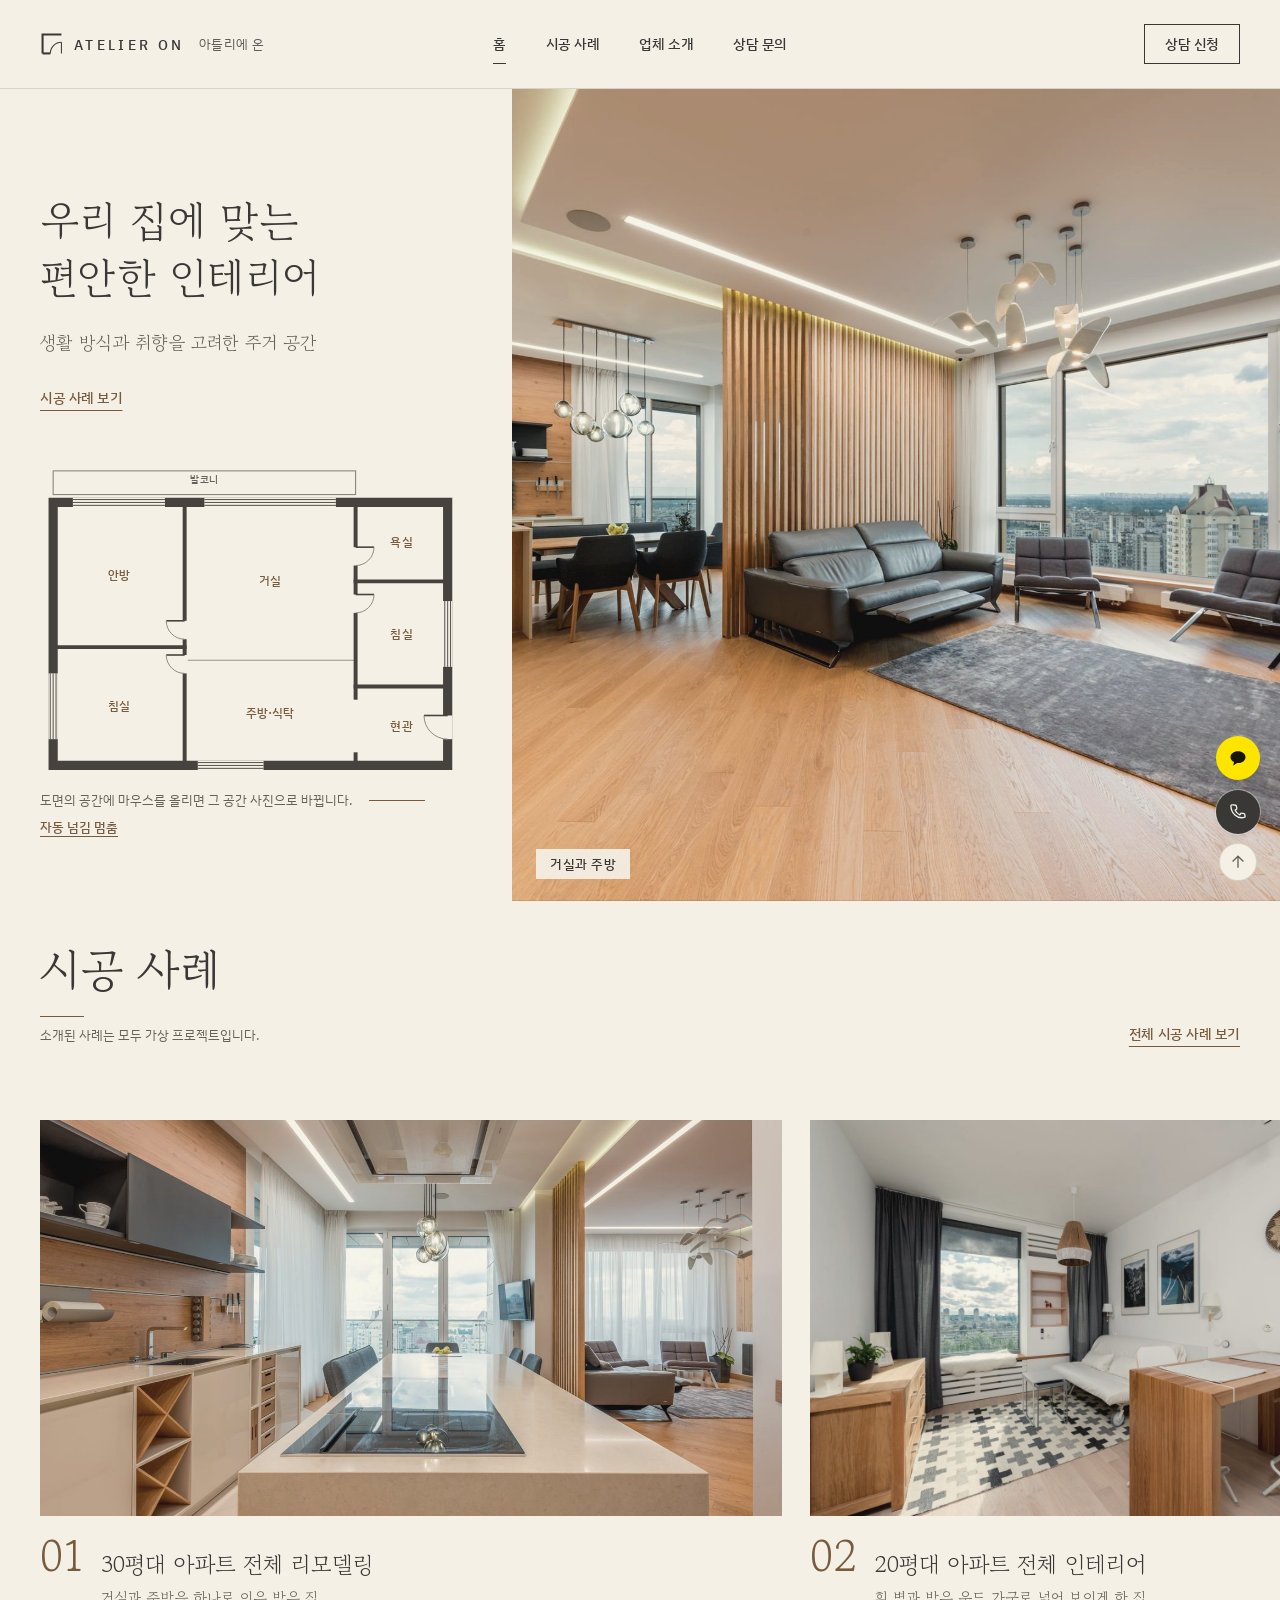
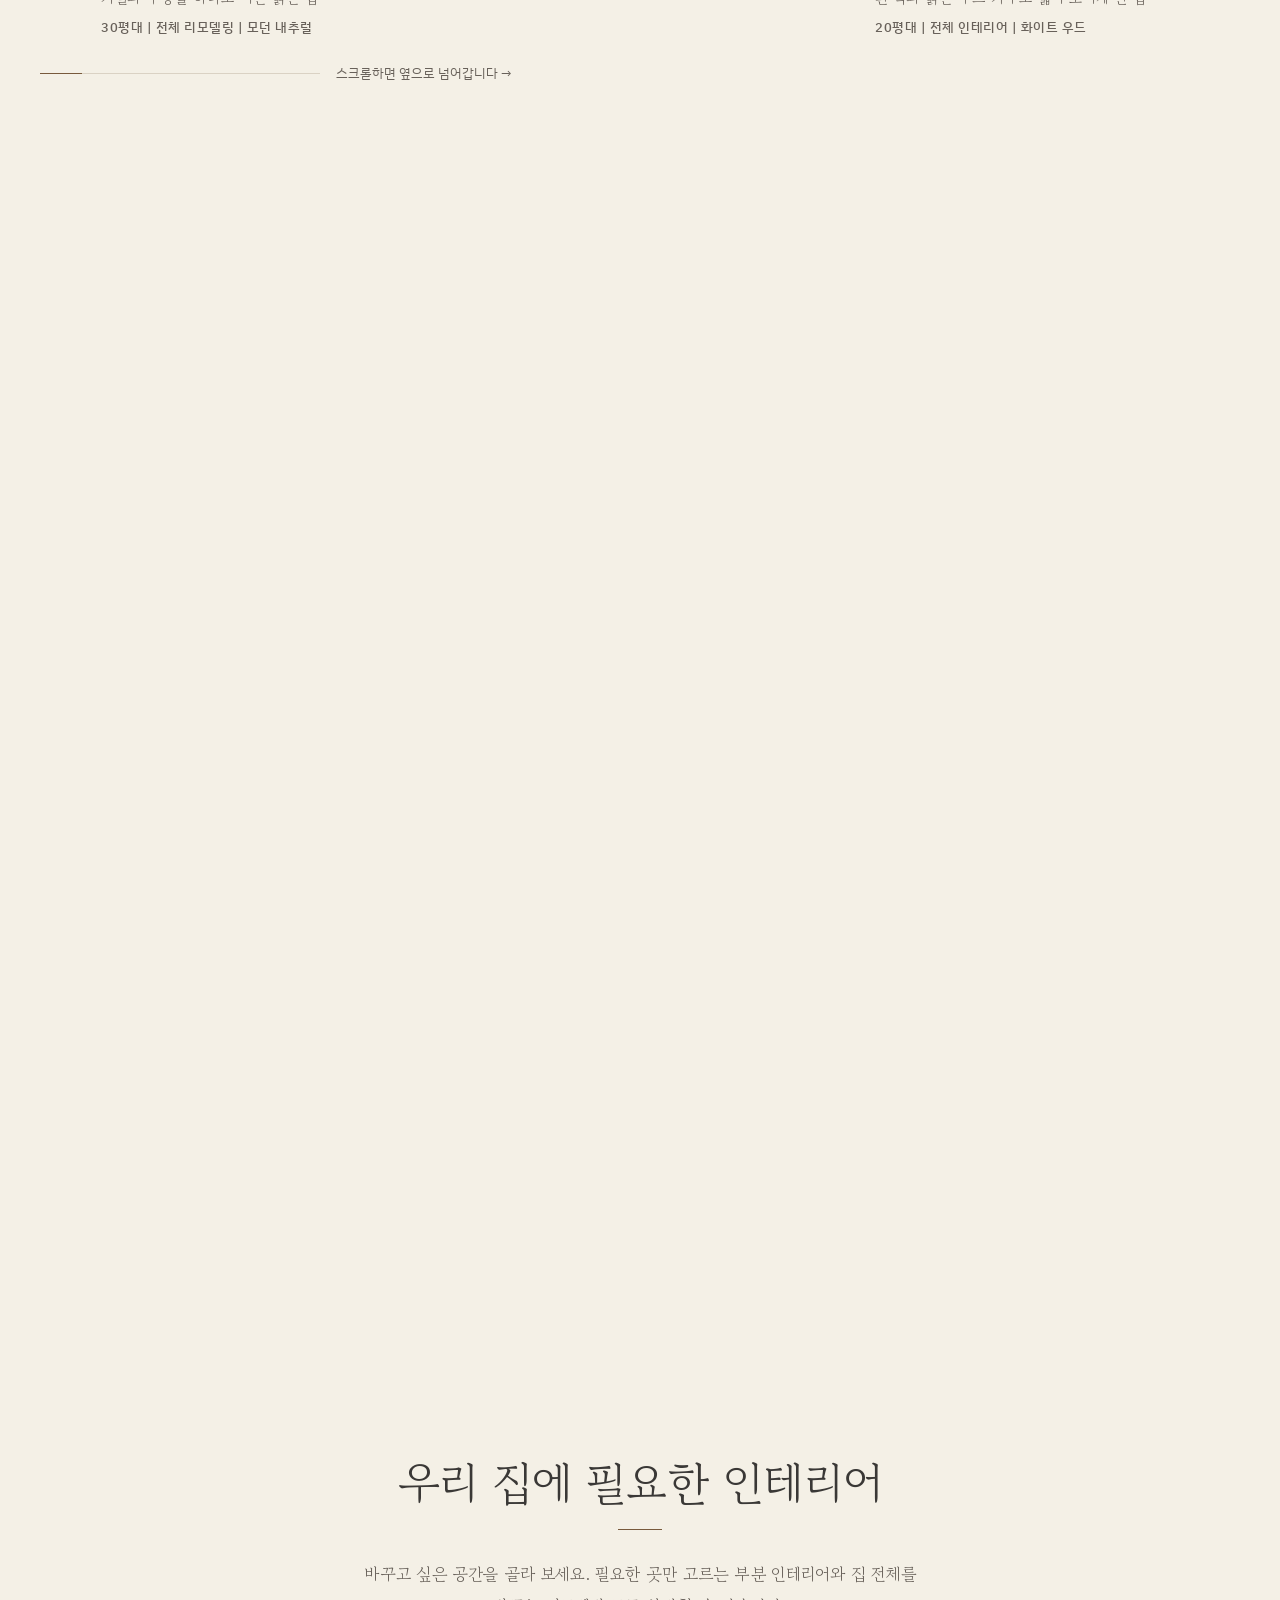
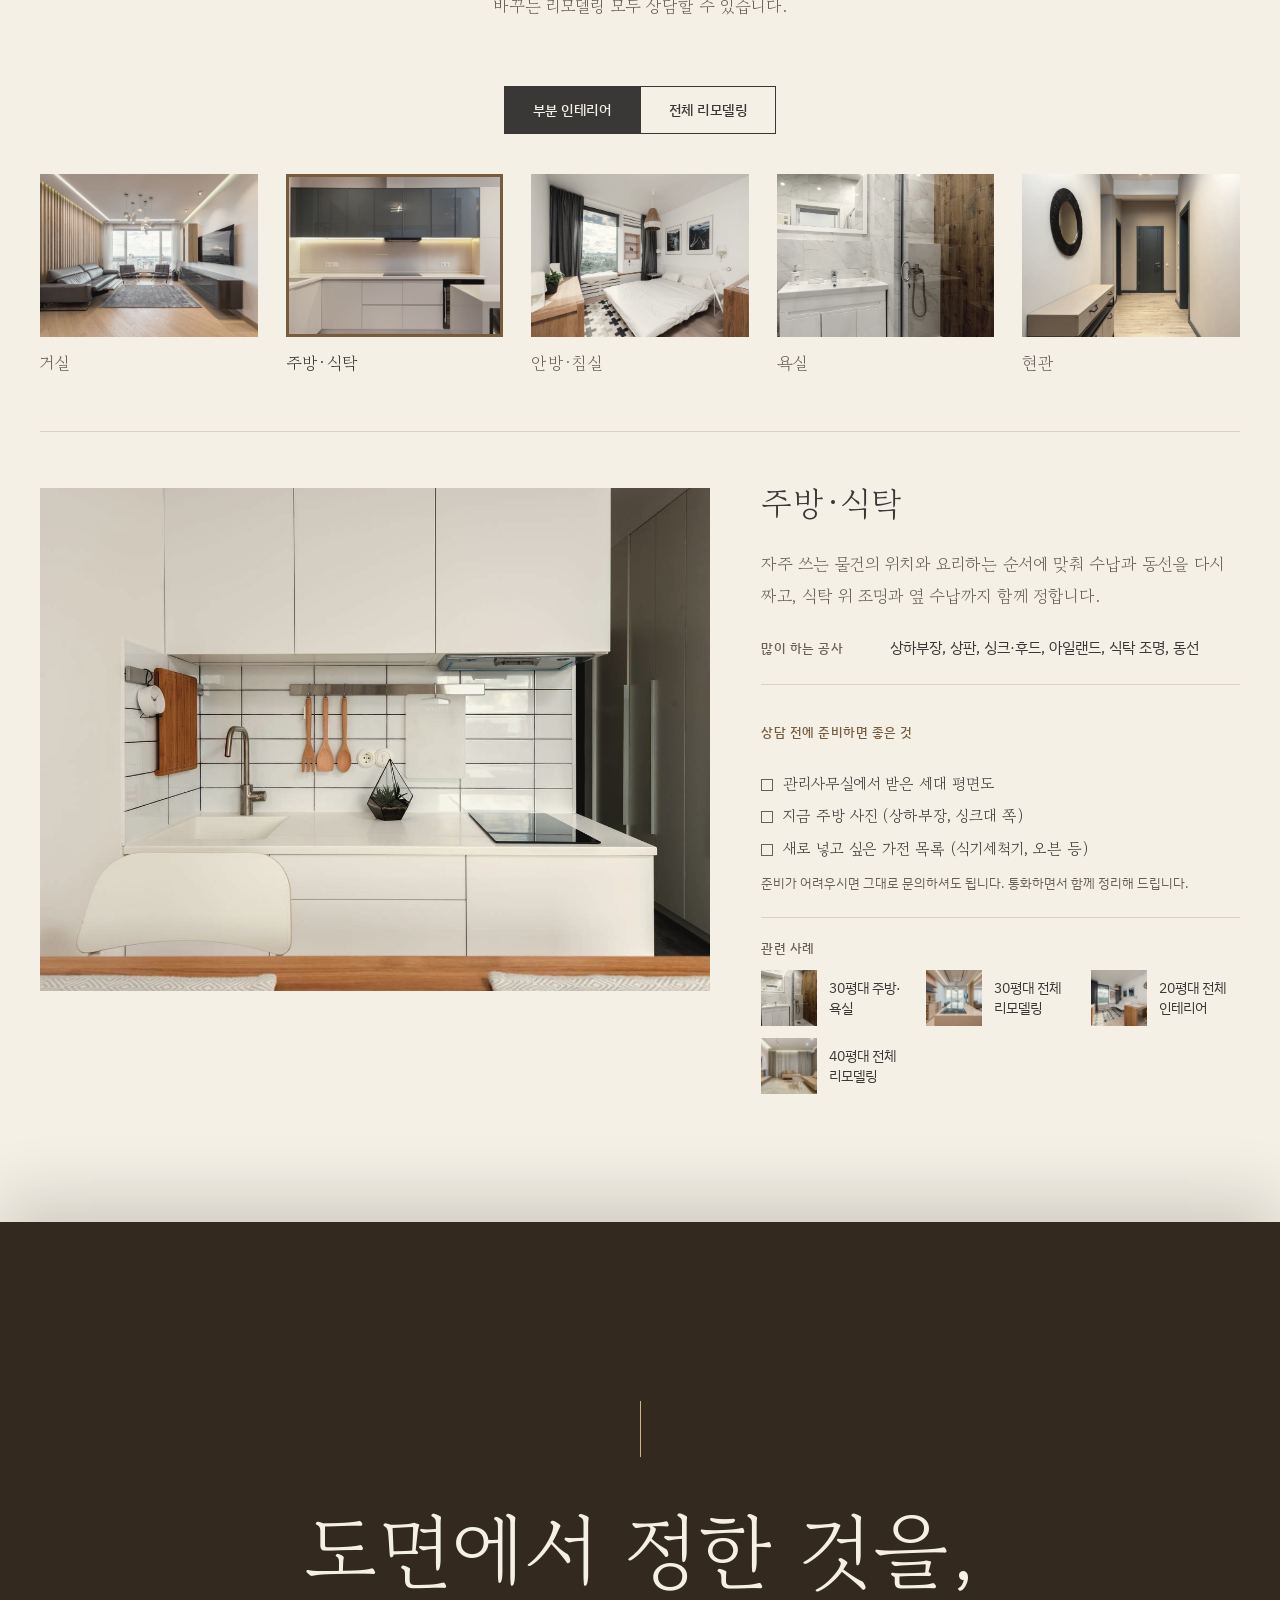
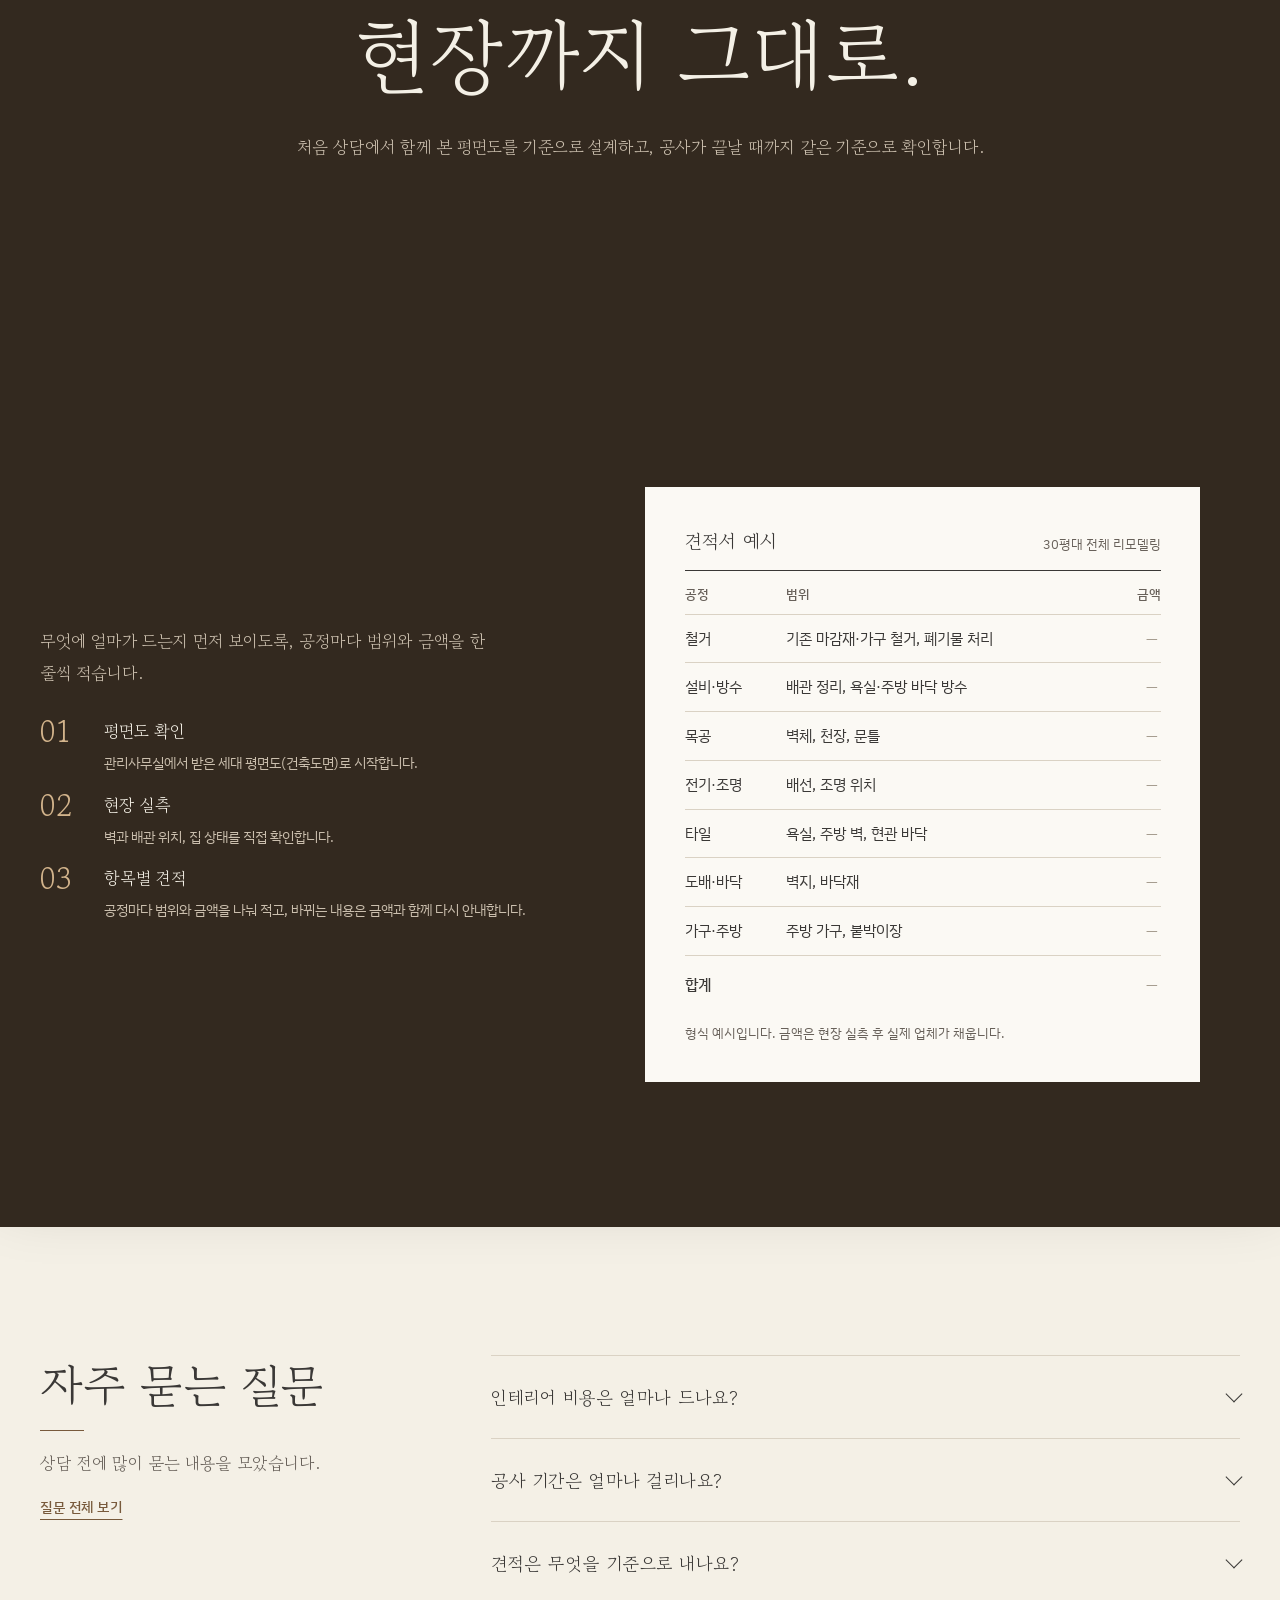
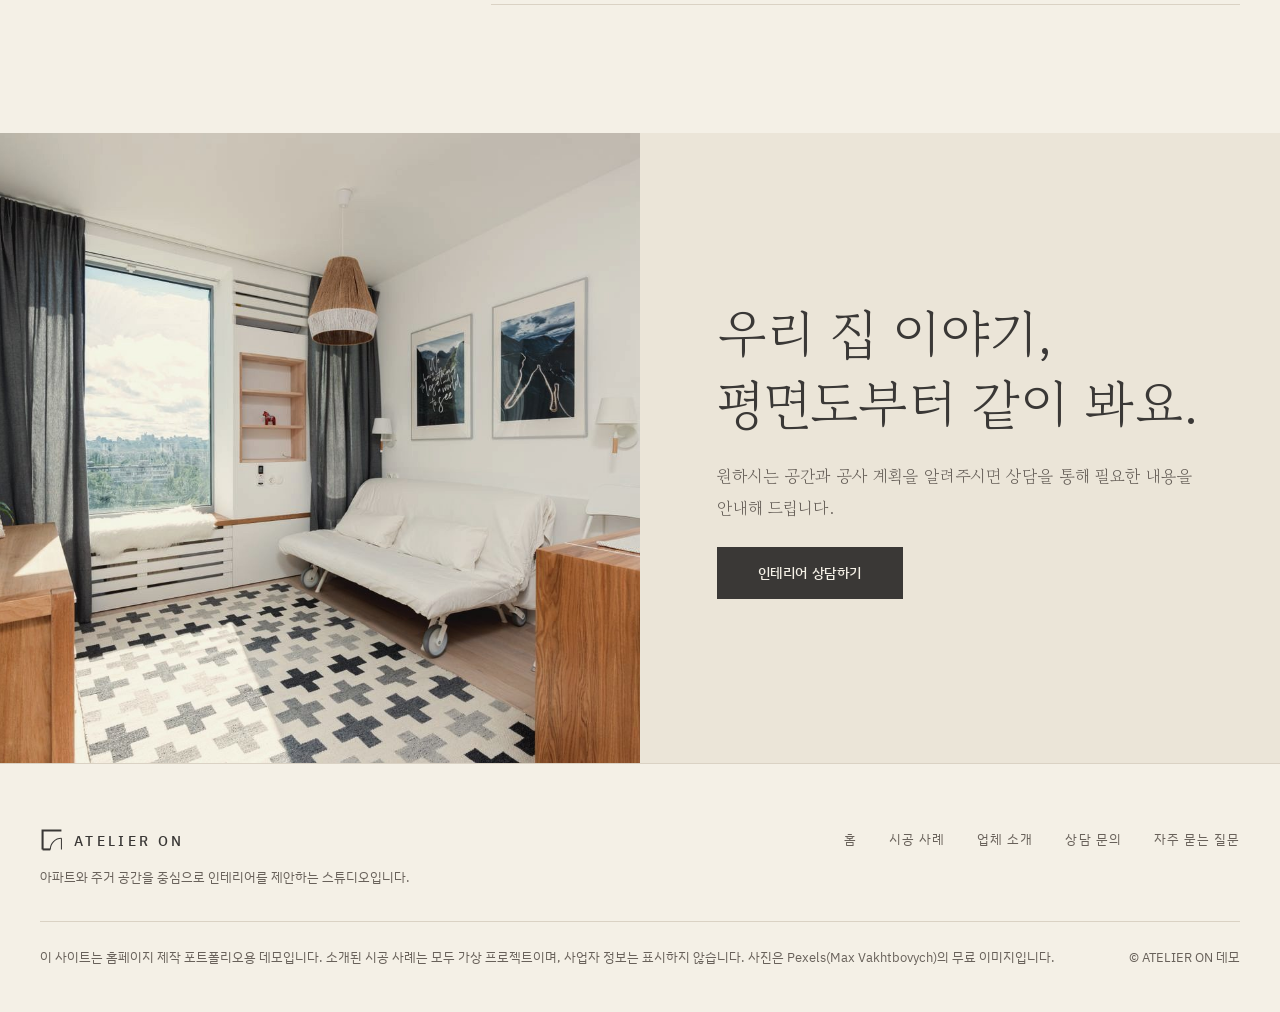
==== atelier-on/index.html @ ddf8c93c "Rework subpages and full-remodel picker mode - Home full-remodel mode: same layout as partial mode, " ====
<!doctype html>
<html lang="ko">
<head>
<meta charset="utf-8">
<meta name="viewport" content="width=device-width, initial-scale=1">
<title>아틀리에 온 | 우리 집에 맞는 편안한 인테리어</title>
<meta name="description" content="아파트·주거 인테리어 스튜디오 아틀리에 온의 시공 사례와 상담 안내 (포트폴리오 데모)">
<link rel="preconnect" href="https://fonts.googleapis.com">
<link rel="preconnect" href="https://fonts.gstatic.com" crossorigin>
<link href="https://fonts.googleapis.com/css2?family=Gowun+Batang&family=IBM+Plex+Sans+KR:wght@300;400;500;600&display=swap" rel="stylesheet">
<link rel="icon" href="favicon.svg" type="image/svg+xml">
<meta name="theme-color" content="#FAF9F6">
<meta property="og:type" content="website">
<meta property="og:site_name" content="아틀리에 온 (포트폴리오 데모)">
<meta property="og:title" content="아틀리에 온 | 우리 집에 맞는 편안한 인테리어">
<meta property="og:description" content="아파트·주거 인테리어 스튜디오 홈페이지 포트폴리오 데모입니다. 시공 사례는 가상 프로젝트입니다.">
<meta property="og:image" content="images/6933852.jpg">
<link rel="stylesheet" href="styles.css">
</head>
<body data-page="home">
<main>
  <section class="home-hero" aria-labelledby="hero-title">
    <div class="home-hero-copy">
      <div class="home-hero-text">
        <h1 id="hero-title" class="home-hero-title">우리 집에 맞는<br>편안한 인테리어</h1>
        <p>생활 방식과 취향을 고려한 주거 공간</p>
        <a class="link" href="projects.html">시공 사례 보기</a>
      </div>
      <figure class="home-hero-plan">
        <div data-hero-plan></div>
        <figcaption>도면의 공간에 마우스를 올리면 그 공간 사진으로 바뀝니다.</figcaption>
      </figure>
    </div>
    <div class="home-hero-photo"></div>
  </section>

  <section class="hscroll" aria-labelledby="work-title">
    <div class="hs-sticky">
      <div class="wrap row-head">
        <div><h2 class="sec-title" id="work-title">시공 사례</h2><p class="list-note">소개된 사례는 모두 가상 프로젝트입니다.</p></div>
        <a class="link" href="projects.html">전체 시공 사례 보기</a>
      </div>
      <div class="hs-track" data-hs></div>
      <div class="wrap hs-foot"><span class="hs-bar" aria-hidden="true"><i></i></span><span class="hs-hint">스크롤하면 옆으로 넘어갑니다</span></div>
    </div>
  </section>

  <div class="stack">
  <section class="section stack-under" aria-labelledby="service-title">
    <div class="wrap">
      <h2 class="sec-title" id="service-title">우리 집에 필요한 인테리어</h2>
      <p class="sec-lead">바꾸고 싶은 공간을 골라 보세요. 필요한 곳만 고르는 부분 인테리어와 집 전체를 바꾸는 리모델링 모두 상담할 수 있습니다.</p>
      <div class="picker" data-picker></div>
    </div>
  </section>

  <div class="dark-zone">
  <section class="promise" aria-label="아틀리에 온의 약속">
    <div class="wrap">
      <span class="promise-rule" aria-hidden="true"></span>
      <p class="promise-line">도면에서 정한 것을,<br>현장까지 그대로.</p>
      <p class="promise-sub">처음 상담에서 함께 본 평면도를 기준으로 설계하고, 공사가 끝날 때까지 같은 기준으로 확인합니다.</p>
    </div>
  </section>

  <section class="section" aria-labelledby="estimate-title">
    <div class="wrap estimate">
      <div class="estimate-side">
        <h2 class="sec-title" id="estimate-title">견적은 항목별로 나눠 드립니다</h2>
        <p>무엇에 얼마가 드는지 먼저 보이도록, 공정마다 범위와 금액을 한 줄씩 적습니다.</p>
        <ol class="estimate-steps">
          <li><b>평면도 확인</b><span>관리사무실에서 받은 세대 평면도(건축도면)로 시작합니다.</span></li>
          <li><b>현장 실측</b><span>벽과 배관 위치, 집 상태를 직접 확인합니다.</span></li>
          <li><b>항목별 견적</b><span>공정마다 범위와 금액을 나눠 적고, 바뀌는 내용은 금액과 함께 다시 안내합니다.</span></li>
        </ol>
      </div>
      <figure class="quote" aria-label="항목별 견적서 예시">
        <div class="quote-head"><b>견적서 예시</b><span>30평대 전체 리모델링</span></div>
        <table>
          <thead><tr><th scope="col">공정</th><th scope="col">범위</th><th scope="col">금액</th></tr></thead>
          <tbody>
              <tr><td>철거</td><td>기존 마감재·가구 철거, 폐기물 처리</td><td class="blank">—</td></tr>
              <tr><td>설비·방수</td><td>배관 정리, 욕실·주방 바닥 방수</td><td class="blank">—</td></tr>
              <tr><td>목공</td><td>벽체, 천장, 문틀</td><td class="blank">—</td></tr>
              <tr><td>전기·조명</td><td>배선, 조명 위치</td><td class="blank">—</td></tr>
              <tr><td>타일</td><td>욕실, 주방 벽, 현관 바닥</td><td class="blank">—</td></tr>
              <tr><td>도배·바닥</td><td>벽지, 바닥재</td><td class="blank">—</td></tr>
              <tr><td>가구·주방</td><td>주방 가구, 붙박이장</td><td class="blank">—</td></tr>
            <tr class="quote-total"><td>합계</td><td></td><td class="blank">—</td></tr>
          </tbody>
        </table>
        <figcaption class="quote-note">형식 예시입니다. 금액은 현장 실측 후 실제 업체가 채웁니다.</figcaption>
      </figure>
    </div>
  </section>
  </div>
  </div>

  <section class="section" aria-labelledby="faq-title">
    <div class="wrap faq-split">
      <div class="faq-side">
        <h2 class="sec-title" id="faq-title">자주 묻는 질문</h2>
        <p>상담 전에 많이 묻는 내용을 모았습니다.</p>
        <a class="link" href="contact.html#faq">질문 전체 보기</a>
      </div>
      <div class="qa-list" data-faq="3"></div>
    </div>
  </section>

  <div data-final></div>
</main>
<script src="main.js"></script>
</body>
</html>
---- atelier-on/styles.css ----
/* ATELIER ON — 시안 스타일
   방향: 조용한 갤러리형. 따뜻한 아이보리 바탕, 명조 본문, 작고 자간 넓은 제목과 정보 줄,
   사진이 주인공이고 둥근 모서리·진한 색 띠·채운 버튼은 쓰지 않습니다.
   기준: DAY 02 기획서 v2.0 / DAY 03 와이어프레임 v1.0 */
:root{
  --paper:#F4F0E6;     /* 아이보리 — 페이지 바탕 */
  --paper-2:#EBE5D8;   /* 리넨 — 교차 섹션 */
  --field:#FBF9F4;     /* 입력창 바탕 */
  --ink:#3A3836;       /* 본문 */
  --stone:#68615A;     /* 보조 글자 */
  --line:#DAD2C4;      /* 가는 선 */
  --oak:#785A3C;       /* 링크, 현재 메뉴, 밑줄 친 공간 */
  --beige:#CDB89A;     /* 강조 면 */
  --on-photo:#F6F1E6;  /* 사진 위 글자 */
  --err:#A3402E;

  --serif:"Gowun Batang","AppleMyungjo","Batang",serif;
  --sans:"IBM Plex Sans KR",system-ui,-apple-system,"Apple SD Gothic Neo","Malgun Gothic",sans-serif;

  --wrap:min(1440px, calc(100% - 80px));
  --header:88px;
  --sec:clamp(112px, 10vw, 168px);
  --gap:28px;
  --track:.06em;       /* 섹션 제목 자간 (한글은 넓히지 않음) */
  --track-s:.04em;     /* 작은 정보 줄 자간 */
}
@media (max-width:768px){
  :root{ --wrap:calc(100% - 40px); --header:64px; --sec:80px; --gap:20px }
}

*,*::before,*::after{box-sizing:border-box}
[hidden]{display:none!important}
html{-webkit-text-size-adjust:100%;scroll-padding-top:calc(var(--header) + 16px)}
body{margin:0;background:var(--paper);color:var(--ink);font:400 17px/1.9 var(--serif);word-break:keep-all;overflow-wrap:break-word}
img,svg{display:block;max-width:100%}
a{color:inherit}
h1,h2,h3,p{margin:0}
h1,h2,h3{font-family:var(--serif);font-weight:400;line-height:1.45;text-wrap:balance}
p,figcaption,li{text-wrap:pretty}
.wrap{width:var(--wrap);margin-inline:auto}
:focus-visible{outline:2px solid var(--oak);outline-offset:3px}
::selection{background:var(--beige);color:var(--ink)}
@media (prefers-reduced-motion:no-preference){ html{scroll-behavior:smooth} }

/* ---------- 글자 단계 ---------- */
.sec-title{font-size:clamp(30px, 3.6vw, 56px);line-height:1.3;letter-spacing:-.005em;text-align:center;margin-bottom:64px}
.t-h1{font-size:clamp(24px, 2.2vw, 30px);letter-spacing:.04em}
.t-h2{font-size:clamp(22px, 2vw, 27px);letter-spacing:.02em}
.t-h3{font-size:19px;letter-spacing:.04em}
.lead{font-size:17px;color:var(--stone)}
.small{font:400 14px/1.6 var(--sans);color:var(--stone)}
.sec-lead{max-width:34em;margin:-36px auto 64px;text-align:center;color:var(--stone)}
.sec-foot{margin-top:56px;text-align:center}
@media (max-width:768px){ .sec-title{margin-bottom:40px} .sec-lead{margin:-20px auto 40px} .sec-foot{margin-top:40px} }

/* ---------- 버튼·링크 ---------- */
.btn{display:inline-flex;align-items:center;justify-content:center;min-height:52px;padding:0 40px;border:1px solid var(--ink);border-radius:0;
  background:transparent;color:var(--ink);font:500 14px/1 var(--sans);letter-spacing:var(--track-s);text-decoration:none;cursor:pointer;transition:background .25s,color .25s}
.btn:hover{background:var(--ink);color:var(--paper)}
.link{font:500 14px/1.6 var(--sans);letter-spacing:.04em;color:var(--oak);text-decoration:underline;text-decoration-thickness:1px;text-underline-offset:7px}
.link:hover{text-decoration-thickness:2px}
.req{color:var(--oak);margin-left:2px}

/* ---------- 헤더 ---------- */
.skip{position:absolute;left:16px;top:-60px;z-index:50;padding:12px 18px;background:var(--ink);color:var(--paper);font:500 15px var(--sans);text-decoration:none}
.skip:focus{top:12px}
main:focus{outline:none}
.site-header{position:sticky;top:0;z-index:20;background:var(--paper);border-bottom:1px solid var(--line);color:var(--ink);transition:background .3s,color .3s,border-color .3s}
.site-header.over{position:fixed;left:0;right:0;background:transparent;border-color:transparent;color:var(--on-photo)}
.site-header.over.solid{background:var(--paper);border-color:var(--line);color:var(--ink)}
.header-inner{height:var(--header);display:grid;grid-template-columns:1fr auto 1fr;align-items:center}
.logo{display:flex;align-items:center;gap:10px;text-decoration:none;justify-self:start}
.logo svg{width:24px;height:24px}
.logo-word{font:500 14px var(--sans);letter-spacing:.24em}
.logo-ko{font:400 13px var(--sans);letter-spacing:.04em;opacity:.8;margin-left:4px}
.nav{display:flex;gap:40px}
.nav a{font:500 14px var(--sans);letter-spacing:var(--track-s);text-decoration:none;padding:10px 0;border-bottom:1px solid transparent}
.nav a:hover{border-color:currentColor}
.nav a[aria-current="page"]{border-color:currentColor}
.header-end{justify-self:end;display:flex;align-items:center;gap:16px}
.head-cta{display:inline-flex;align-items:center;min-height:40px;padding:0 20px;border:1px solid currentColor;font:500 13.5px/1 var(--sans);letter-spacing:.04em;text-decoration:none;transition:background .2s,color .2s}
.head-cta:hover{background:var(--ink);color:var(--paper);border-color:var(--ink)}
.menu-btn{display:none;width:44px;height:44px;margin-right:-10px;border:0;background:none;color:inherit;cursor:pointer}
.menu-btn svg{margin:auto}
.mobile-menu{position:fixed;inset:var(--header) 0 0 0;background:var(--paper);color:var(--ink);padding:24px 20px;display:flex;flex-direction:column;
  transform:translateY(-8px);opacity:0;visibility:hidden;transition:opacity .2s,transform .2s,visibility 0s .2s}
.mobile-menu.open{transform:none;opacity:1;visibility:visible;transition:opacity .2s,transform .2s}
.mobile-menu a{font:400 20px var(--serif);letter-spacing:.04em;min-height:44px;padding:16px 0;border-bottom:1px solid var(--line);text-decoration:none}
.mobile-menu a[aria-current="page"]{color:var(--oak)}
@media (max-width:900px){ .nav{display:none} .menu-btn{display:block} .header-inner{grid-template-columns:1fr auto} .head-cta{min-height:36px;padding:0 14px;font-size:13px} }
@media (max-width:768px){ .logo-ko{display:none} }

/* ---------- 사진 ---------- */
.ph{--ar:4/5;--pos:50% 50%;position:relative;overflow:hidden;aspect-ratio:var(--ar);max-width:100%;background:var(--paper-2)}
.ph img{width:100%;height:100%;object-fit:cover;object-position:var(--pos)}
.credit{font:400 13px/1.6 var(--sans);color:var(--stone)}

/* ---------- 사진 위 첫 화면 (홈 Hero, 상세 첫 화면) ---------- */
.hero{position:relative;height:clamp(560px, 88vh, 920px);display:grid;align-items:end;justify-items:center;color:var(--on-photo)}
.hero .ph,.photo-band .ph{position:absolute;inset:0;aspect-ratio:auto}
.hero::after,.photo-band::after{content:"";position:absolute;inset:0;pointer-events:none;
  background:linear-gradient(180deg,rgba(28,24,20,.38) 0,rgba(28,24,20,0) 13%,rgba(28,24,20,0) 58%,rgba(28,24,20,.5) 82%,rgba(28,24,20,.62) 100%)}
.hero-copy,.photo-band-copy{text-shadow:0 1px 14px rgba(28,24,20,.28);position:relative;z-index:1;width:min(760px, calc(100% - 40px));padding-bottom:clamp(56px, 9vh, 96px);text-align:center;display:grid;gap:14px;justify-items:center}
.hero-title{font-size:clamp(28px, 3.2vw, 46px);letter-spacing:.04em;line-height:1.5}
.hero-copy p,.photo-band-copy p{font-size:16px;opacity:.95}
.hero-link{margin-top:14px;font:500 13px/1 var(--sans);letter-spacing:.06em;text-decoration:none;padding:12px 2px;border-bottom:1px solid currentColor}
.hero-link:hover{opacity:.8}
.hero :focus-visible,.photo-band :focus-visible{outline-color:var(--on-photo)}
.meta-line{display:flex;flex-wrap:wrap;justify-content:center;font:500 13px/1.6 var(--sans);letter-spacing:var(--track-s)}
.meta-line span+span::before{content:"|";margin:0 .9em;opacity:.6}
.meta-tag{font:500 12.5px/1.6 var(--sans);letter-spacing:var(--track-s);opacity:.85}
@media (max-width:768px){
  .hero{height:clamp(520px, 82svh, 680px)}
  .hero .ph img{object-position:52% 50%}
  .hero-title{letter-spacing:.02em}
}

/* 홈 업체 소개: 화면 전체 사진 띠 */
.photo-band{position:relative;height:clamp(480px, 72vh, 780px);display:grid;align-items:end;justify-items:center;color:var(--on-photo)}
.band-title{font-size:clamp(22px, 2.2vw, 32px);letter-spacing:.04em}

/* ---------- 섹션 ---------- */
.section{padding-block:var(--sec)}
.section.band{background:var(--paper-2)}
.section.top{padding-top:clamp(72px, 8vw, 120px)}
.sec-head{display:grid;justify-items:center;text-align:center;gap:0;margin-bottom:64px}
.sec-head .t-h2{font-size:clamp(20px, 1.8vw, 24px);letter-spacing:var(--track);margin-bottom:24px}
.sec-head .lead{max-width:34em}
.mobile-only{display:none}
@media (max-width:768px){ .mobile-only{display:block} .sec-head{margin-bottom:40px} }

/* ---------- 시공 사례 카드 ---------- */
.cards{display:grid;grid-template-columns:repeat(3,1fr);gap:64px var(--gap);align-items:start}
.card{display:block;text-decoration:none}
.card .ph{--ar:4/5}
.card .ph img{transition:transform .9s cubic-bezier(.2,.7,.2,1)}
@media (prefers-reduced-motion:no-preference){ .card:hover .ph img{transform:scale(1.03)} }
.card-body{display:grid;gap:8px;padding-top:22px}
.card-title{grid-column:1;font-size:19px;letter-spacing:.02em}
.card:hover .card-title{color:var(--oak)}
.card-desc{grid-column:1;font-size:15px;line-height:1.75;color:var(--stone)}
.card-meta{grid-column:1;margin:4px 0 0;display:flex;flex-wrap:wrap;font:500 12.5px/1.6 var(--sans);letter-spacing:var(--track-s);color:var(--stone)}
.card-meta dt{position:absolute;width:1px;height:1px;overflow:hidden;clip:rect(0 0 0 0)}
.card-meta dd{margin:0}
.card-meta dd+dt+dd::before{content:"|";margin:0 .9em;opacity:.6}
.list-note{margin:-40px 0 40px;text-align:center;font:400 13px/1.6 var(--sans);color:var(--stone)}
.page-head + .wrap .list-note{margin-top:0}
@media (max-width:768px){ .list-note{margin:-24px 0 28px} }
.cards.four{grid-template-columns:repeat(4,1fr)}
@media (max-width:1200px){ .cards.four{grid-template-columns:repeat(2,1fr)} }
@media (max-width:768px){ .cards.four{grid-template-columns:1fr} }
/* 홈: 넓은 사진 1장 + 좁은 사진 2장, 같은 높이 */
.cards.lead-row{grid-template-columns:2fr 1fr 1fr}
.cards.lead-row .ph{aspect-ratio:auto;height:clamp(320px, 30vw, 480px)}
@media (max-width:1024px){
  .cards,.cards.lead-row{grid-template-columns:repeat(2,1fr)}
  .cards.lead-row .card:first-child{grid-column:1 / -1}
}
@media (max-width:768px){
  .cards,.cards.lead-row{grid-template-columns:1fr;gap:48px}
  .card .ph,.cards.lead-row .ph{aspect-ratio:4/3;height:auto}
}

/* ---------- 소개 (업체 소개 페이지) ---------- */
.split{display:grid;grid-template-columns:1fr 1fr;gap:clamp(40px, 7vw, 140px);align-items:center}
.split-text{display:grid;gap:24px;max-width:560px}
.split-text .lead{font-size:19px;line-height:1.85;color:var(--ink)}
.split-text .link{justify-self:start;margin-top:8px}
.split .ph{--ar:1/1}
@media (max-width:768px){ .split{grid-template-columns:1fr;gap:40px} .split .ph{--ar:4/3} }

/* ---------- 서비스: 가는 선으로 나눈 두 칸 ---------- */
.services{display:grid;grid-template-columns:1fr 1fr}
.service{display:grid;gap:16px;align-content:start;padding:8px clamp(24px, 4vw, 72px)}
.service+.service{border-left:1px solid var(--line)}
.service > [data-scope]{order:3;margin-top:12px}
.service .plan{max-width:340px}
.mini-steps{order:3;margin-top:12px;display:grid;gap:12px}
.mini-steps-title{font:500 12.5px/1.6 var(--sans);letter-spacing:var(--track-s);color:var(--stone)}
.mini-steps ol{list-style:none;margin:0;padding:0;counter-reset:ms;display:grid;grid-template-columns:1fr 1fr;column-gap:24px;border-top:1px solid var(--line)}
.mini-steps li{counter-increment:ms;display:flex;gap:12px;align-items:baseline;padding:10px 0;border-bottom:1px solid var(--line);font-size:16px}
.mini-steps li::before{content:counter(ms,decimal-leading-zero);font-size:14px;color:var(--oak)}
.service p{color:var(--stone)}
.scope-key{display:flex;justify-content:center;align-items:center;gap:10px;margin-top:56px;font:400 13px/1.6 var(--sans);color:var(--stone)}
.scope-key i{flex:none;width:16px;height:16px;border:1px solid var(--ink);background:repeating-linear-gradient(45deg,#8C7050 0 1.5px,#C9B08C 1.5px 5.5px)}
@media (max-width:768px){
  .services{grid-template-columns:1fr}
  .service{padding:0}
  .service+.service{border-left:0;border-top:1px solid var(--line);margin-top:40px;padding-top:40px}
  .service .plan{max-width:none}
  .scope-key{justify-content:flex-start;align-items:flex-start;margin-top:40px}
}

/* ---------- 평면도로 공간 고르기 (메인) ---------- */
.picker{display:grid;gap:40px}
.picker-modes{display:flex;justify-content:center;gap:0}
.picker-modes button{min-height:48px;padding:0 28px;border:1px solid var(--ink);background:transparent;color:var(--ink);font:500 14px/1 var(--sans);letter-spacing:var(--track-s);cursor:pointer}
.picker-modes button+button{border-left:0}
.picker-modes button[aria-checked="true"]{background:var(--ink);color:var(--paper)}
/* 부분 인테리어: 위 카드 한 줄 / 아래 사진 + 글 묶음 */
.picker-body{display:grid;grid-template-columns:minmax(0,1fr);gap:56px}
.picker-plan{display:grid;gap:0}
.picker-cards{display:grid;grid-template-columns:repeat(5,1fr);gap:var(--gap)}
.space-card{display:grid;gap:12px;padding:0;border:0;background:none;text-align:left;cursor:pointer;color:var(--ink);font:400 17px/1.4 var(--serif);letter-spacing:.02em}
.space-card .ph{--ar:4/3}
.space-card .ph::after{content:"";position:absolute;inset:0;box-shadow:inset 0 0 0 0 var(--oak);transition:box-shadow .2s;pointer-events:none}
.space-card .ph img{transition:transform .6s cubic-bezier(.2,.7,.2,1),filter .3s}
.space-card:hover .ph img{transform:scale(1.04)}
.space-card[aria-pressed="false"] .ph img{filter:saturate(.7) brightness(1.03)}
.space-card[aria-pressed="false"] span{color:var(--stone)}
.space-card[aria-pressed="true"] .ph::after{box-shadow:inset 0 0 0 3px var(--oak)}
.space-card[aria-pressed="true"] span{color:var(--ink)}
.space-card span{padding-top:2px}
.space-card:focus-visible{outline:none}
.space-card:focus-visible .ph{outline:2px solid var(--oak);outline-offset:3px}
.picker-info{display:grid;grid-template-columns:minmax(0,7fr) minmax(0,5fr);gap:clamp(32px, 4vw, 72px);align-items:start;padding-top:56px;border-top:1px solid var(--line)}
.picker-photo .ph{--ar:4/3}
.picker-text{display:grid;gap:24px;align-content:start}
.picker-name{font-size:clamp(28px, 2.6vw, 38px);letter-spacing:.02em;line-height:1.25;margin:-6px 0 0}
.picker-desc{color:var(--stone)}
.picker-metas{display:grid;gap:8px;padding-top:4px}
.picker-meta{display:grid;grid-template-columns:7.5em 1fr;align-items:baseline;gap:4px 16px;font:400 15px/1.6 var(--sans);color:var(--ink)}
.picker-meta span{font:500 12.5px/1.6 var(--sans);letter-spacing:var(--track-s);color:var(--stone)}
.picker-meta .lk{display:flex;flex-wrap:wrap;gap:4px 16px;font:inherit;letter-spacing:0;color:inherit}
.prep{display:grid;gap:12px;padding-top:20px;border-top:1px solid var(--line)}
.prep-title{font:500 12.5px/1.6 var(--sans);letter-spacing:var(--track-s);color:var(--oak)}
.prep-list{list-style:none;margin:0;padding:0;display:grid;gap:8px}
.prep-list li{display:grid;grid-template-columns:22px 1fr;align-items:baseline;font-size:15.5px;line-height:1.6}
.prep-list li::before{content:"";width:12px;height:12px;border:1px solid var(--stone);transform:translateY(1px)}
.prep-note{font:400 12.5px/1.6 var(--sans);color:var(--stone)}
.picker-note{font:400 13px/1.6 var(--sans);color:var(--stone)}
/* 전체 리모델링: 공사 순서 | 사진 + 글 */
.picker.is-full .picker-info{padding-top:0;border-top:0}
.picker.is-full .picker-name{margin:0}
@media (max-width:900px){
  .picker-info{grid-template-columns:1fr}
  .picker-info{padding-top:40px}
}
@media (max-width:768px){
  .picker-modes button{flex:1;padding:0 12px}
  .picker-body{gap:32px}
  .picker-cards{display:flex;gap:12px;overflow-x:auto;margin-inline:-20px;padding:0 20px 4px;scroll-snap-type:x mandatory;scrollbar-width:none}
  .picker-cards::-webkit-scrollbar{display:none}
  .space-card{flex:none;width:38%;scroll-snap-align:start;font-size:15px}
    }

/* ---------- 왼쪽 정렬 머리 (홈 시공 사례·FAQ) ---------- */
.row-head{display:flex;justify-content:space-between;align-items:flex-end;gap:24px;margin-bottom:48px}
.row-head .sec-title{text-align:left;margin-bottom:8px}
.row-head .list-note{margin:0;text-align:left}
.faq-split{display:grid;grid-template-columns:minmax(0,1fr) minmax(0,2fr);gap:clamp(40px, 6vw, 120px);align-items:start}
.faq-side{display:grid;gap:16px;justify-items:start}
.faq-side .sec-title{text-align:left;margin-bottom:0}
.faq-side p{color:var(--stone)}
.faq-side .faq-note{margin:0;text-align:left}
.home-hero-plan .link{justify-self:start;margin-top:4px}
@media (max-width:768px){
  .row-head{flex-direction:column;align-items:flex-start;margin-bottom:32px}
  .faq-split{grid-template-columns:1fr;gap:28px}
}

/* ---------- 상담 안내 ---------- */
.cta{display:grid;justify-items:center;text-align:center;gap:16px}
.cta .sec-title{margin-bottom:16px}
.cta p{max-width:30em;color:var(--stone)}
.cta .btn{margin-top:24px}
.cta-steps{list-style:none;margin:8px 0 0;padding:0;counter-reset:cs;display:flex;flex-wrap:wrap;justify-content:center;gap:8px 32px;font:400 14px/1.6 var(--sans);color:var(--stone)}
.cta-steps li{counter-increment:cs;display:flex;gap:8px;align-items:baseline}
.cta-steps li::before{content:counter(cs,decimal-leading-zero);font:400 15px var(--serif);color:var(--oak)}
@media (max-width:768px){ .cta .btn{width:100%} }

/* ---------- 평면도 ---------- */
.plan{width:100%;height:auto;--plan-bg:var(--paper)}
.band .plan{--plan-bg:var(--paper-2)}
.plan .room text{font:500 9px var(--sans);fill:var(--ink);text-anchor:middle;letter-spacing:.02em}
.plan .room.on text{paint-order:stroke;stroke:#D3BE9C;stroke-width:4px;stroke-linejoin:round}
.plan .ap-fill{fill:transparent;transition:fill .2s}
.plan .ap-walls line,.plan .ap-walls rect{fill:none;stroke:#46423E;stroke-linecap:square}
.plan .ap-walls .in{stroke-width:3}
.plan .ap-walls .out{stroke-width:7}
.plan .ap-open line{stroke:#9B9287;stroke-width:.8;stroke-dasharray:3 3}
.plan .ap-cut{fill:var(--plan-bg)}
.plan .ap-marks .win{stroke:#46423E;stroke-width:.7}
.plan .ap-marks .leaf{stroke:#46423E;stroke-width:1.2}
.plan .ap-marks .swing{fill:none;stroke:#8A8175;stroke-width:.7}
.plan .ap-balcony rect{fill:none;stroke:#8A8175;stroke-width:.8}
.plan .ap-balcony text{font:500 7.5px var(--sans);fill:var(--stone);text-anchor:middle;letter-spacing:.04em}
@media (max-width:768px){ .plan .room text{font-size:11px} }
/* 첫 화면 도면: 벽과 문이 한 번 그려집니다 */
@media (prefers-reduced-motion:no-preference){
  .plan.draw .ap-walls line,.plan.draw .ap-walls rect,.plan.draw .ap-marks .swing{stroke-dasharray:1;stroke-dashoffset:1;animation:draw 1.2s cubic-bezier(.5,0,.2,1) .1s forwards}
  .plan.draw .ap-marks .swing{animation-delay:.9s;animation-duration:.6s}
  .plan.draw .room text,.plan.draw .ap-balcony,.plan.draw .ap-open{opacity:0;animation:fade .5s ease 1s forwards}
  /* 첫 화면 순서: 벽 → 사진 */
  @media (min-width:901px){
    /* 사진: 우드 슬랫처럼 세로 띠가 차례로 걷히며 드러남 */
    .home-hero-photo .hero-slats{position:absolute;inset:0;z-index:2;display:grid;grid-template-columns:repeat(6,1fr);pointer-events:none}
    .hero-slats i{background:var(--paper);transform-origin:50% 0;animation:slat .9s cubic-bezier(.7,0,.2,1) forwards}
    .hero-slats i:nth-child(1){animation-delay:1.5s}.hero-slats i:nth-child(2){animation-delay:1.62s}.hero-slats i:nth-child(3){animation-delay:1.74s}
    .hero-slats i:nth-child(4){animation-delay:1.86s}.hero-slats i:nth-child(5){animation-delay:1.98s}.hero-slats i:nth-child(6){animation-delay:2.1s}
    .home-hero-photo .hero-shot.on img{transform:scale(1.06);animation:settle 2s cubic-bezier(.2,.7,.2,1) 1.5s forwards}
    .home-hero-photo .hero-shot-name{opacity:0;animation:fade .5s ease 3s forwards}
  }
}
@keyframes slat{to{transform:scaleY(0)}}

@keyframes settle{to{transform:none}}
@keyframes draw{to{stroke-dashoffset:0}}
@keyframes fade{to{opacity:1}}

/* ---------- 홈 첫 화면: 왼쪽 글과 도면, 오른쪽 사진 ---------- */
.home-hero{display:grid;grid-template-columns:minmax(380px, 40%) 1fr;min-height:clamp(620px, calc(100svh - var(--header)), 900px)}
.home-hero-copy{display:flex;flex-direction:column;justify-content:center;gap:clamp(48px, 6vh, 72px);padding:clamp(48px, 6vw, 96px) clamp(32px, 4vw, 72px) 40px max(40px, calc((100vw - 1440px) / 2))}
.home-hero-text{display:grid;gap:20px;justify-items:start}
.home-hero-title{font-size:clamp(32px, 3.3vw, 50px);line-height:1.35;letter-spacing:.01em}
.home-hero-text p{font-size:18px;color:var(--stone)}
.home-hero-text .link{margin-top:8px}
.home-hero-plan{margin:0;display:grid;gap:12px;max-width:460px}
.home-hero-plan figcaption{display:flex;flex-wrap:wrap;align-items:center;gap:8px 16px;font:400 12.5px/1.5 var(--sans);color:var(--stone)}
.hero-progress{flex:none;width:56px;height:1px;background:var(--line);overflow:hidden}
.hero-progress i{display:block;height:100%;background:var(--oak);transform:scaleX(0);transform-origin:0 50%}
.hero-progress i.run{animation:heroBar linear forwards}
@keyframes heroBar{to{transform:scaleX(1)}}
.hero-auto{border:0;background:none;padding:10px 0;margin:-10px 0;font:500 12.5px/1.5 var(--sans);color:var(--oak);text-decoration:underline;text-underline-offset:4px;cursor:pointer}
.home-hero-photo{position:relative;min-height:100%}
.home-hero-photo .hero-shot{position:absolute;inset:0;opacity:0;transition:opacity .6s ease}
.home-hero-photo .hero-shot.on{opacity:1}
.home-hero-photo .ph{position:absolute;inset:0;aspect-ratio:auto}
.hero-shot-name{position:absolute;z-index:3;left:24px;bottom:22px;margin:0;padding:6px 14px;display:flex;gap:10px;align-items:baseline;background:rgba(244,240,230,.92);font:500 13px/1.4 var(--sans);letter-spacing:var(--track-s);color:var(--ink)}
.home-hero-plan [data-view]{cursor:pointer;outline:none}
.home-hero-plan [data-view] .ap-fill{transition:fill .25s}
.home-hero-plan [data-view]:hover .ap-fill,.home-hero-plan [data-view].cur .ap-fill{fill:rgba(205,184,154,.35)}
.home-hero-plan [data-view]:focus-visible .ap-fill{stroke:var(--oak);stroke-width:2}
.home-hero-plan [data-view] text{fill:var(--oak)}
.hero-shot-name span{font-weight:400;font-size:12px;color:var(--stone)}
.hero-slats{display:none}
@media (max-width:900px){
  .home-hero{grid-template-columns:1fr;min-height:0}
  .home-hero-photo{order:-1;min-height:0}
  .home-hero-photo{aspect-ratio:4/3}
  .home-hero-photo .hero-shot:not(.on){display:none}
  .hero-shot-name{display:none}
  .home-hero-copy{padding:40px 20px 8px;gap:40px}
  .home-hero-plan{max-width:none}
  .home-hero-plan [data-hero-plan],.home-hero-plan figcaption{display:none}
}

/* ---------- 페이지 제목 (시공 사례 목록) ---------- */
.list-sec{padding-bottom:var(--sec)}
.page-head{padding-top:clamp(80px, 8vw, 128px);padding-bottom:clamp(48px, 5vw, 80px);display:grid;justify-items:center;text-align:center;gap:20px}
.page-head .lead{max-width:30em}

/* ---------- 시공 사례 상세 ---------- */
.crumb-row{padding-top:40px;max-width:1040px}
.crumb{display:flex;gap:10px;font:500 13px/1.6 var(--sans);letter-spacing:var(--track-s);color:var(--stone)}
.crumb a{text-decoration:none;display:inline-block;padding:10px 0;margin:-10px 0}
.crumb a:hover{color:var(--oak)}
.story{max-width:1040px;display:grid;grid-template-columns:200px minmax(0,1fr);gap:48px;align-items:start}
.facts{margin:0;display:grid;gap:22px;padding-top:6px}
.facts dt{font:500 12.5px/1.6 var(--sans);letter-spacing:var(--track-s);color:var(--stone)}
.facts dd{margin:2px 0 0;font-size:17px;letter-spacing:.04em}
.facts .todo dd{color:var(--stone);font-size:15px;display:grid}
.facts .todo dd small{font:400 12.5px/1.6 var(--sans);color:var(--stone)}
@media (max-width:768px){ .facts .todo dd{text-align:right} }
.story-text{display:grid;gap:22px}
.story-text p{font-size:18px;line-height:1.95}

/* 고민 → 방향 → 핵심 결정 */
.story-part{display:grid;gap:10px;padding-top:22px;border-top:1px solid var(--line)}
.story-part h3{font:500 13px/1.6 var(--sans);letter-spacing:var(--track-s);color:var(--oak)}
.decisions{list-style:none;margin:0;padding:0;counter-reset:dc;display:grid;gap:10px}
.decisions li{counter-increment:dc;display:grid;grid-template-columns:34px 1fr;font-size:17px;line-height:1.75}
.decisions li::before{content:counter(dc,decimal-leading-zero);font:400 15px/1.9 var(--serif);color:var(--oak)}

/* 공간별 자재 표 */
.materials{display:grid;gap:28px;max-width:1040px;padding-block:clamp(96px, 9vw, 140px)}
.spaces + .materials{border-top:1px solid var(--line);border-bottom:1px solid var(--line);margin-block:clamp(72px, 8vw, 120px)}
.materials-head{display:grid;gap:12px}
.materials-head .sec-title{text-align:left;margin-bottom:0}
.materials-head p{color:var(--stone);max-width:36em}
.mat-table{width:100%;border-collapse:collapse;font:400 14.5px/1.6 var(--sans)}
.mat-table thead th{font-weight:500;font-size:12.5px;letter-spacing:var(--track-s);color:var(--stone);text-align:left;padding:0 16px 12px 0;border-bottom:1px solid var(--ink)}
.mat-table tbody th{font:400 16px/1.6 var(--serif);text-align:left;padding:16px 16px 16px 0;white-space:nowrap;vertical-align:top}
.mat-table td{padding:16px 16px 16px 0;border-bottom:1px solid var(--line);vertical-align:top}
.mat-table tbody th{border-bottom:1px solid var(--line)}
.mat-note{font:400 12.5px/1.6 var(--sans);color:var(--stone)}
@media (max-width:600px){
  .mat-table thead{position:absolute;width:1px;height:1px;overflow:hidden;clip:rect(0 0 0 0)}
  .mat-table,.mat-table tbody,.mat-table tr,.mat-table th,.mat-table td{display:block}
  .mat-table tr{padding:14px 0;border-top:1px solid var(--line)}
  .mat-table tbody th{border:0;padding:0 0 6px}
  .mat-table td{border:0;padding:2px 0;display:grid;grid-template-columns:72px 1fr;gap:8px}
  .mat-table td::before{content:attr(data-k);font-size:12.5px;color:var(--stone)}
}

/* 공간별 사진 묶음 */
.spaces{display:grid;gap:clamp(72px, 8vw, 120px)}
.space-block{display:grid;grid-template-columns:220px minmax(0,1fr);gap:48px;align-items:start;scroll-margin-top:calc(var(--header) + 24px)}
.space-head{display:grid;gap:10px;position:sticky;top:calc(var(--header) + 32px)}
.space-head h3{font-size:clamp(24px, 2.2vw, 30px);letter-spacing:.02em}
.space-head p{color:var(--stone);font-size:16px}
.space-photos{display:grid;gap:var(--gap)}
.space-photos figure{margin:0}
.space-photos figcaption{padding-top:10px;font:400 13px/1.6 var(--sans);color:var(--stone);display:flex;flex-wrap:wrap;gap:4px 12px}
.ref-mark{color:var(--oak)}
.n1 .space-photos .ph{--ar:16/10}
.n2 .space-photos{grid-template-columns:3fr 2fr;align-items:end}
.n2 .space-photos figure:first-child .ph{--ar:4/3}
.n2 .space-photos figure:last-child .ph{--ar:4/5}
.n3 .space-photos{grid-template-columns:1fr 1fr}
.n3 .space-photos figure:first-child{grid-column:1 / -1}
.n3 .space-photos figure:first-child .ph{--ar:16/9}
.n3 .space-photos figure:not(:first-child) .ph{--ar:4/5}
.spaces .credit{margin-top:-40px}
@media (max-width:900px){
  .space-block{grid-template-columns:1fr;gap:20px}
  .space-head{position:static}
}
@media (max-width:600px){
  .n2 .space-photos,.n3 .space-photos{grid-template-columns:1fr}
  .space-photos .ph{--ar:4/3 !important}
}

/* 이전·다음 사례 */
.pn{display:grid;grid-template-columns:1fr auto 1fr;align-items:center;gap:24px;margin-top:clamp(96px, 9vw, 140px);margin-bottom:clamp(72px, 7vw, 112px);padding:36px 0;border-top:1px solid var(--line);border-bottom:1px solid var(--line)}
.pn-prev,.pn-next{display:grid;gap:6px;text-decoration:none}
.pn-next{text-align:right}
.pn span{font:500 12.5px/1.6 var(--sans);letter-spacing:var(--track-s);color:var(--stone)}
.pn b{font-weight:400;font-size:18px;letter-spacing:.02em}
.pn-prev:hover b,.pn-next:hover b{color:var(--oak)}

@media (max-width:1100px){
  .story{grid-template-columns:180px minmax(0,1fr)}
}
@media (max-width:768px){
  .story{grid-template-columns:1fr;gap:32px}
  .story-text{order:-1}
  .facts{gap:0;padding:0}
  .facts div{display:flex;justify-content:space-between;align-items:baseline;padding:14px 0;border-top:1px solid var(--line)}
  .facts dd{margin:0}
  .pn{grid-template-columns:1fr 1fr;gap:20px 16px}
  .pn-all{grid-row:2;grid-column:1 / -1;justify-self:center}
  .pn b{font-size:16px;letter-spacing:.04em}
}

/* ---------- 진행 과정 ---------- */
.steps{list-style:none;margin:0;padding:0;display:grid;grid-template-columns:repeat(5,1fr);counter-reset:s;border-top:1px solid var(--line)}
.steps li{counter-increment:s;padding:28px 28px 0 0;display:grid;gap:10px;align-content:start}
.steps li::before{content:counter(s,decimal-leading-zero);font:400 clamp(40px, 4vw, 64px)/1 var(--serif);letter-spacing:.08em;color:var(--oak)}
.steps h3{font-size:18px;letter-spacing:.06em}
.steps p{font-size:15px;line-height:1.8;color:var(--stone)}
@media (max-width:1024px){
  .steps{grid-template-columns:1fr;border-top:0}
  .steps li{padding:24px 0;border-top:1px solid var(--line);grid-template-columns:56px 1fr;column-gap:16px}
  .steps li::before{grid-row:1 / span 2}
}

/* ---------- 상담 문의 ---------- */
.contact{display:grid;grid-template-columns:minmax(0,1fr) minmax(0,640px);gap:clamp(40px, 7vw, 140px);align-items:start}
.contact-aside{display:grid;gap:22px;position:sticky;top:calc(var(--header) + 48px)}
.notice{background:var(--paper-2);padding:20px 24px;font:400 15px/1.75 var(--sans)}
.notice b{font-weight:600}
.next{display:grid;gap:12px;padding-top:12px}
.next ol{margin:0;padding-left:1.4em;display:grid;gap:6px;color:var(--stone)}
.next ol li::marker{color:var(--oak)}
#process,#faq{scroll-margin-top:calc(var(--header) + 24px)}
.next-links{display:flex;flex-wrap:wrap;gap:8px 24px;margin-top:4px}
.hint{font:400 13px/1.6 var(--sans);color:var(--stone)}

/* ---------- 자주 묻는 질문 ---------- */
.faq{max-width:880px}
.qa-list{border-top:1px solid var(--line)}
.qa{border-bottom:1px solid var(--line)}
.qa summary{list-style:none;cursor:pointer;display:flex;justify-content:space-between;align-items:center;gap:24px;padding:24px 0;font-size:18px;letter-spacing:.03em}
.qa summary::-webkit-details-marker{display:none}
.qa summary::after{content:"";flex:none;width:12px;height:12px;border-right:1px solid currentColor;border-bottom:1px solid currentColor;transform:translateY(-3px) rotate(45deg);transition:transform .2s}
.qa[open] summary::after{transform:translateY(3px) rotate(-135deg)}
.qa summary:hover{color:var(--oak)}
.qa p{padding:0 0 28px;max-width:40em;color:var(--stone)}
.faq-note{margin-top:28px;text-align:center;font:400 13px/1.6 var(--sans);color:var(--stone)}
.form{display:grid;gap:24px;font-family:var(--sans)}
.field{display:grid;gap:8px;align-content:start}
.field label{font:500 14px/1.5 var(--sans);letter-spacing:.06em}
.input{width:100%;min-height:52px;padding:12px 16px;border:1px solid #8A8175;border-radius:0;background:var(--field);font:400 16px/1.5 var(--sans);color:var(--ink)}
.input:focus{outline:2px solid var(--oak);outline-offset:0;border-color:var(--oak)}
textarea.input{min-height:160px;resize:vertical}
select.input{appearance:none;background:var(--field) url("data:image/svg+xml,%3Csvg xmlns='http://www.w3.org/2000/svg' width='12' height='8'%3E%3Cpath d='M1 1l5 5 5-5' fill='none' stroke='%233A3836' stroke-width='1.5'/%3E%3C/svg%3E") no-repeat right 16px center;padding-right:44px}
.field.err .input{border-color:var(--err)}
.err-msg{font-size:14px;color:var(--err)}
.two{display:grid;grid-template-columns:1fr 1fr;gap:24px;align-items:start}
.consent{border:1px solid var(--line);background:var(--field);padding:20px;display:grid;gap:12px}
.consent summary{cursor:pointer;font-size:14px;color:var(--oak)}
.consent dl{font-size:14px;color:var(--stone);margin:8px 0 0;display:grid;grid-template-columns:auto 1fr;gap:4px 16px}
.consent dd{margin:0}
.check{display:flex;gap:10px;align-items:flex-start;font-size:15px;cursor:pointer}
.check input{width:20px;height:20px;margin:3px 0 0;accent-color:var(--ink)}
.form .btn{width:100%;min-height:56px;font-size:15px;background:var(--ink);color:var(--paper)}
.form .btn:hover{background:var(--oak);border-color:var(--oak)}
.result{padding:20px 24px;background:var(--ink);color:var(--paper);font-size:15px}
@media (max-width:900px){ .contact{grid-template-columns:1fr} .contact-aside{position:static} }
@media (max-width:480px){ .two{grid-template-columns:1fr} }

/* ---------- 푸터 ---------- */
.site-footer{border-top:1px solid var(--line);padding:64px 0 44px;font:400 13px/1.7 var(--sans);color:var(--stone)}
.foot{display:grid;grid-template-columns:1fr auto;gap:32px}
.foot .logo{margin-bottom:14px;color:var(--ink)}
.foot nav{display:flex;gap:32px;align-items:flex-start;margin-top:-10px}
.foot nav a{display:inline-block;padding:10px 0;letter-spacing:.08em;text-decoration:none}
.foot nav a:hover{color:var(--oak)}
.foot-note{grid-column:1 / -1;padding-top:24px;border-top:1px solid var(--line);display:flex;justify-content:space-between;gap:16px;flex-wrap:wrap}
@media (max-width:768px){ .foot{grid-template-columns:1fr} .foot nav{flex-wrap:wrap;gap:12px 24px} }

/* ---------- 섹션 제목 등장: 가는 선이 그려진 뒤 글자가 선 위로 올라옴 ---------- */
.title-motion .sec-title,.title-motion .t-h2{position:relative}
.title-motion .sec-title .tt,.title-motion .t-h2 .tt{display:inline-block;overflow:hidden;vertical-align:top;padding-bottom:.08em}
.title-motion .sec-title .tt>span,.title-motion .t-h2 .tt>span{display:inline-block;transform:translateY(110%);transition:transform .9s cubic-bezier(.2,.75,.2,1) .35s}
.title-motion .sec-title::after,.title-motion .t-h2::after{content:"";display:block;width:44px;height:1px;margin:12px auto 0;background:var(--oak);transform:scaleX(0);transition:transform .5s cubic-bezier(.5,0,.2,1)}
.title-motion .row-head .sec-title::after,.title-motion .faq-side .sec-title::after,.title-motion .t-h2::after{margin-left:0;transform-origin:0 50%}
.title-motion .cta .sec-title::after,.title-motion .sec-head .t-h2::after{margin-left:auto;transform-origin:50% 50%}
.title-motion .in .tt>span{transform:none}
.title-motion .in::after{transform:scaleX(1)}

/* ---------- 홈: 약속 한 줄 ---------- */
.promise{padding-block:clamp(40px, 5vw, 72px) clamp(112px, 11vw, 168px);text-align:center}
.promise-line{font:400 clamp(40px, 6.4vw, 108px)/1.28 var(--serif);letter-spacing:.01em;color:var(--ink);text-wrap:balance}
.promise-sub{margin-top:24px;color:var(--stone)}
.promise-rule{display:block;width:1px;height:56px;margin:0 auto 40px;background:var(--oak)}

/* ---------- 홈: 견적 ---------- */
.estimate{display:grid;grid-template-columns:minmax(0,1fr) minmax(0,1.3fr);gap:clamp(40px, 6vw, 120px);align-items:start}
.estimate-side{display:grid;gap:18px;justify-items:start}
.estimate-side .sec-title{text-align:left;margin-bottom:0}
.estimate-side p{color:var(--stone)}
.estimate-steps{list-style:none;margin:8px 0 0;padding:0;counter-reset:es;display:grid;gap:14px}
.estimate-steps li{counter-increment:es;display:grid;grid-template-columns:56px 1fr;gap:4px 8px}
.estimate-steps li::before{content:counter(es,decimal-leading-zero);font:400 30px/1.1 var(--serif);color:var(--oak)}
.estimate-steps b{font-weight:400;font-size:17px}
.estimate-steps span{grid-column:2;font:400 14px/1.6 var(--sans);color:var(--stone)}
.quote{border:1px solid var(--line);background:var(--field);padding:clamp(24px, 3vw, 40px)}
.quote-head{display:flex;justify-content:space-between;align-items:baseline;gap:16px;padding-bottom:16px;border-bottom:1px solid var(--ink)}
.quote-head b{font:400 19px var(--serif);letter-spacing:.02em}
.quote-head span{font:400 12.5px var(--sans);color:var(--stone)}
.quote table{width:100%;border-collapse:collapse;font:400 14.5px/1.5 var(--sans)}
.quote th{font-weight:500;font-size:12.5px;color:var(--stone);text-align:left;padding:14px 8px 10px 0;border-bottom:1px solid var(--line)}
.quote td{padding:13px 8px 13px 0;border-bottom:1px solid var(--line);vertical-align:top}
.quote td:first-child{white-space:nowrap;color:var(--ink)}
.quote td:last-child,.quote th:last-child{text-align:right;padding-right:0;white-space:nowrap}
.quote td.blank{color:#A69D90;letter-spacing:.2em}
.quote-total td{border-bottom:0;padding-top:18px;font-weight:500}
.quote-note{margin-top:14px;font:400 12.5px/1.6 var(--sans);color:var(--stone)}
@media (max-width:900px){ .estimate{grid-template-columns:1fr} }
@media (max-width:480px){ .quote td:nth-child(2),.quote th:nth-child(2){display:none} }

/* ---------- 시공 사례 가로 스크롤 (홈) ---------- */
.hscroll{position:relative;padding-top:var(--sec)}
.hs-sticky{display:grid;grid-template-columns:minmax(0,1fr);gap:36px;align-content:start;padding-bottom:var(--sec)}
.hs-track{min-width:0;width:100%}
.hs-track{display:flex;gap:var(--gap);overflow-x:auto;scroll-snap-type:x mandatory;padding:0 max(40px, calc((100vw - 1440px) / 2));scroll-padding-inline:40px;scrollbar-width:none;overscroll-behavior-x:contain}
.hs-track::-webkit-scrollbar{display:none}
.hs-card{flex:none;width:min(78vw, 640px);scroll-snap-align:start;text-decoration:none;display:grid;gap:18px}
.hs-card .ph{--ar:4/3}
.hs-card .ph img{transition:transform 1s cubic-bezier(.2,.7,.2,1)}
.hs-card:hover .ph img{transform:scale(1.04)}
.hs-info{display:grid;grid-template-columns:auto 1fr;gap:4px 18px;align-items:baseline}
.hs-no{grid-row:span 3;font:400 clamp(36px, 3.4vw, 54px)/1 var(--serif);color:var(--oak)}
.hs-title{font:400 clamp(20px, 1.8vw, 26px)/1.4 var(--serif)}
.hs-card:hover .hs-title{color:var(--oak)}
.hs-desc{font-size:15px;color:var(--stone)}
.hs-meta{font:500 12.5px/1.6 var(--sans);letter-spacing:var(--track-s);color:var(--stone)}
.hs-foot{display:flex;align-items:center;gap:16px}
.hs-bar{flex:1;max-width:280px;height:1px;background:var(--line);overflow:hidden}
.hs-bar i{display:block;height:100%;background:var(--oak);transform:scaleX(.15);transform-origin:0 50%}
.hs-hint{font:400 12.5px/1.5 var(--sans);color:var(--stone)}
.hs-hint::after{content:" →"}
@media (max-width:900px){ .hs-hint{display:none} }
/* PC: 세로 스크롤에 맞춰 옆으로 흐름 */
.hs-on .hs-sticky{position:sticky;top:var(--header);height:calc(100vh - var(--header));padding-block:clamp(24px, 4vh, 48px);gap:clamp(20px, 3vh, 32px);align-content:center;overflow:hidden}
.hs-on.hscroll{padding-top:0}
.hs-on .hs-track{overflow:visible;scroll-snap-type:none;will-change:transform}
.hs-on .hs-card{width:clamp(420px, 44vw, 700px)}
.hs-on .hs-card .ph{--ar:auto;aspect-ratio:auto;height:min(44vh, 480px)}
.hs-on .hs-card:first-child{width:clamp(560px, 58vw, 920px)}

/* ---------- 어두운 월넛 구간 (약속 + 견적) ---------- */
.dark-zone{--walnut:#33291F;position:relative;z-index:2;background:var(--walnut);color:var(--paper);box-shadow:0 -24px 60px rgba(30,24,18,.16)}
/* 고정 범위를 이 묶음 안으로 제한: 월넛 판이 끝나면 서비스 섹션도 함께 올라감 */
.stack{position:relative}
/* 덮이는 서비스 섹션: 멈춘 채 살짝 어두워지고 작아짐 */
.stack-under{position:sticky;z-index:1;--cover:0;transform-origin:50% 100%;transform:scale(calc(1 - var(--cover) * .04))}
.stack-under::after{content:"";position:absolute;inset:0;pointer-events:none;background:rgb(30,24,18);opacity:calc(var(--cover) * .35)}
@media (prefers-reduced-motion:reduce){ .stack-under{transform:none} .stack-under::after{display:none} }
.dark-zone .promise-sub,.dark-zone .estimate-side p,.dark-zone .estimate-steps span{color:#CBBFAE;transition:color .9s}
.dark-zone .promise-rule,.dark-zone .sec-title::after{background:#D3B48C}
.dark-zone .estimate-steps li::before{color:#D3B48C}
.dark-zone .quote{color:var(--ink);border-color:transparent}
.dark-zone .promise-line{color:inherit}
.dark-zone .promise{padding-block:clamp(120px, 14vw, 220px)}
.dark-zone :focus-visible{outline-color:#D3B48C}
@media (max-width:768px){ .hs-track{padding:0 20px;scroll-padding-inline:20px} }

.sr-only{position:absolute;width:1px;height:1px;overflow:hidden;clip:rect(0 0 0 0);white-space:nowrap}

/* ---------- 플로팅 버튼 ---------- */
.fab{position:fixed;z-index:30;right:max(20px, env(safe-area-inset-right, 0px));bottom:max(20px, env(safe-area-inset-bottom, 0px));display:grid;justify-items:end;gap:10px}
.fab-btn{position:relative;display:grid;place-items:center;width:44px;height:44px;border-radius:50%;border:0;padding:0;cursor:pointer;text-decoration:none;box-shadow:0 2px 6px rgba(30,24,18,.10);transition:transform .2s,box-shadow .2s,opacity .25s,visibility .25s}
.fab-btn svg{width:20px;height:20px}
.fab-btn:hover{transform:translateY(-2px)}
.fab-btn:focus-visible{outline:2px solid var(--oak);outline-offset:3px}
.fab-kakao{background:#FEE500;color:#191600}
.fab-tel{background:var(--ink);color:var(--paper);box-shadow:0 0 0 1px rgba(244,240,230,.35),0 2px 6px rgba(30,24,18,.10)}
.fab-top{width:36px;height:36px;justify-self:center;background:var(--paper);color:var(--stone);box-shadow:0 0 0 1px var(--line);opacity:0;visibility:hidden;transform:translateY(8px)}
.show-top .fab-top{opacity:1;visibility:visible;transform:none}
.fab-label{position:absolute;right:54px;top:50%;transform:translateY(-50%);white-space:nowrap;padding:6px 12px;background:var(--ink);color:var(--paper);font:500 13px/1.4 var(--sans);opacity:0;pointer-events:none;transition:opacity .2s}
.fab-btn:hover .fab-label,.fab-btn:focus-visible .fab-label{opacity:1}
.fab-toast{position:absolute;right:62px;bottom:0;width:max-content;max-width:min(320px, 70vw);margin:0;padding:12px 16px;background:var(--ink);color:var(--paper);font:400 13.5px/1.6 var(--sans);opacity:0;visibility:hidden;transition:opacity .2s}
.toast-on .fab-toast{opacity:1;visibility:visible}
@media (max-width:768px){
  .fab{left:0;right:0;bottom:0;gap:0;display:grid;justify-items:stretch;grid-template-columns:1fr 1fr;padding-bottom:env(safe-area-inset-bottom, 0px);background:var(--paper);box-shadow:0 -1px 0 var(--line)}
  .fab-btn{width:auto;height:52px;border-radius:0;display:flex;gap:8px;justify-content:center;align-items:center;box-shadow:none;font:500 14.5px/1 var(--sans)}
  .fab-btn:hover{transform:none}
  .fab-tel{box-shadow:none}
  .fab-label{position:static;transform:none;opacity:1;padding:0;background:none;color:inherit;font:inherit;pointer-events:auto}
  .fab-top{display:none}
  .fab-toast{right:12px;left:12px;bottom:64px;max-width:none;width:auto}
  body{padding-bottom:calc(52px + env(safe-area-inset-bottom, 0px))}
}
}
@media (prefers-reduced-motion:reduce){ .fab-btn{transition:none} }
@media print{ .fab{display:none} }

/* 가로 스크롤 다음 섹션 위 여백 줄이기 */
.hscroll + .stack .stack-under{padding-top:clamp(56px, 5vw, 88px)}
.hs-on .hs-sticky{padding-bottom:clamp(16px, 3vh, 32px)}

/* ---------- 홈 마지막 상담: 큰 제목 + 사진 ---------- */
.cta-final{display:grid;grid-template-columns:minmax(0,1fr) minmax(0,1fr);min-height:clamp(520px, 70vh, 760px);background:var(--paper-2)}
.cta-final-photo{position:relative;min-height:320px}
.cta-final-photo .ph{position:absolute;inset:0;aspect-ratio:auto}
.cta-final-text{display:grid;align-content:center;justify-items:start;gap:22px;padding:clamp(56px, 7vw, 120px) max(40px, calc((100vw - 1440px) / 2 + 40px)) clamp(56px, 7vw, 120px) clamp(40px, 6vw, 112px)}
.cta-final-title{font-size:clamp(34px, 4.2vw, 68px);line-height:1.3;letter-spacing:-.005em}
.cta-final-text p{color:var(--stone);max-width:30em}
.cta-final .cta-steps{justify-content:flex-start;margin:0}
.btn-solid{background:var(--ink);color:var(--paper);border-color:var(--ink)}
.btn-solid:hover{background:var(--oak);border-color:var(--oak)}
@media (max-width:900px){
  .cta-final{grid-template-columns:1fr;min-height:0}
  .cta-final-photo{aspect-ratio:4/3;min-height:0}
  .cta-final-text{padding:56px 20px 72px}
  .cta-final .btn{width:100%}
}

/* ---------- 공간 고르기: 사례 미리보기, 공사 기간 막대 ---------- */
.cases{display:grid;gap:12px;padding-top:20px;border-top:1px solid var(--line)}
.cases-title{font:500 12.5px/1.6 var(--sans);letter-spacing:var(--track-s);color:var(--stone)}
.cases-list{display:grid;grid-template-columns:repeat(auto-fill,minmax(140px,1fr));gap:12px 16px}
.case-mini{display:grid;grid-template-columns:56px 1fr;gap:12px;align-items:center;text-decoration:none;font:400 14px/1.45 var(--sans);color:var(--ink)}
.case-mini .ph{--ar:1/1}
.case-mini:hover span{color:var(--oak);text-decoration:underline;text-underline-offset:3px}
.period{display:grid;gap:12px}
.period-head{display:flex;align-items:baseline;gap:16px;font:400 15px/1.6 var(--sans)}
.period-head span{font:500 12.5px/1.6 var(--sans);letter-spacing:var(--track-s);color:var(--stone)}
.period-head b{font:400 22px/1 var(--serif);letter-spacing:.02em;color:var(--ink)}
.period-bar{list-style:none;margin:0;padding:0;display:flex;gap:4px}
.period-bar li{display:grid;gap:6px;min-width:0;font:400 13px/1.4 var(--sans);color:var(--ink)}
.period-bar i{display:block;height:8px;background:#C9B08C}
.period-bar li:nth-child(2) i{background:var(--oak)}
.period-bar li:nth-child(3) i{background:#5A4632}
.period-bar small{font-size:12px;color:var(--stone)}
.period-note{font:400 12.5px/1.6 var(--sans);color:var(--stone)}

/* ---------- 시공 사례 목록 ---------- */
.list-head{display:flex;justify-content:space-between;align-items:flex-end;gap:32px;flex-wrap:wrap;padding-top:clamp(96px, 9vw, 144px);padding-bottom:clamp(40px, 4vw, 64px)}
.list-head > div:first-child{display:grid;gap:14px}
.list-title{font-size:clamp(34px, 4.2vw, 64px);line-height:1.2;letter-spacing:-.005em}
.list-head .lead{color:var(--stone)}
.list-head .list-note{margin:0;text-align:left}
.filter{display:flex;gap:28px;border-bottom:1px solid var(--line)}
.filter button{position:relative;display:flex;gap:6px;align-items:baseline;min-height:44px;padding:0;border:0;background:none;cursor:pointer;font:500 14.5px/1 var(--sans);letter-spacing:var(--track-s);color:var(--stone)}
.filter button small{font:400 12px/1 var(--sans);color:var(--oak)}
.filter button[aria-pressed="true"]{color:var(--ink)}
.filter button[aria-pressed="true"]::after{content:"";position:absolute;left:0;right:0;bottom:-1px;height:2px;background:var(--ink)}
.filter button:hover{color:var(--ink)}
.filter button:focus-visible{outline:2px solid var(--oak);outline-offset:4px}
@media (max-width:768px){ .filter{width:100%;gap:22px} .list-head{gap:28px} }

/* ---------- 업체 소개 ---------- */
.eyebrow{font:500 13px/1.6 var(--sans);letter-spacing:var(--track-s);color:var(--oak)}
.about-title{font-size:clamp(34px, 4.2vw, 64px);line-height:1.3;letter-spacing:-.005em}
.about-hero .split-text{gap:20px}
.about-hero .split-text > p:last-child{color:var(--stone)}
.about-hero .ph{--ar:4/5}
@media (max-width:768px){ .about-hero .ph{--ar:4/3} }
.service .scope-key{order:4;justify-content:flex-start;margin-top:0}
.fit{order:3;display:grid;gap:12px;margin-top:12px}
.fit-title{font:500 12.5px/1.6 var(--sans);letter-spacing:var(--track-s);color:var(--stone)}
.fit ul{list-style:none;margin:0;padding:0;border-top:1px solid var(--line)}
.fit li{display:flex;gap:12px;align-items:baseline;padding:12px 0;border-bottom:1px solid var(--line);font-size:16px;color:var(--ink)}
.fit li::before{content:"";flex:none;width:6px;height:6px;background:var(--oak);transform:translateY(-3px)}
.ways{list-style:none;margin:0;padding:0;counter-reset:w;display:grid;grid-template-columns:repeat(3,1fr);gap:var(--gap)}
.ways li{counter-increment:w;display:grid;gap:14px;align-content:start;padding-top:28px;border-top:1px solid var(--ink)}
.ways li::before{content:counter(w,decimal-leading-zero);font:400 15px/1 var(--serif);letter-spacing:.08em;color:var(--oak)}
.ways h3{font-size:clamp(20px, 1.8vw, 24px);letter-spacing:.02em}
.ways p{color:var(--stone);font-size:16px;line-height:1.85}
@media (max-width:900px){ .ways{grid-template-columns:1fr;gap:40px} }
.owner{display:grid;grid-template-columns:minmax(0,340px) minmax(0,1fr);gap:clamp(40px, 7vw, 120px);align-items:center}
.owner-photo{aspect-ratio:4/5;display:grid;place-items:center;text-align:center;border:1px dashed #A99C89;font:500 14px/1.7 var(--sans);color:var(--stone)}
.owner-photo small{font-weight:400;font-size:12.5px}
.owner-text{display:grid;gap:20px;max-width:560px}
.owner-text .t-h2{line-height:1.5}
.owner-text p{color:var(--stone)}
.owner-todo{font:400 12.5px/1.6 var(--sans)}
@media (max-width:768px){ .owner{grid-template-columns:1fr} .owner-photo{aspect-ratio:4/3} }

/* ---------- 상담 문의: 공간 고르기 칸 ---------- */
.chips{border:0;margin:0;padding:0;min-width:0}
.chips legend{padding:0;margin-bottom:10px;font:500 14px/1.5 var(--sans);letter-spacing:.06em}
.chips .opt{margin-left:8px;font-weight:400;font-size:12.5px;letter-spacing:0;color:var(--stone)}
.chip-list{display:flex;flex-wrap:wrap;gap:8px}
.chip{position:relative;cursor:pointer}
.chip input{position:absolute;opacity:0;width:100%;height:100%;margin:0;cursor:pointer}
.chip span{display:inline-flex;align-items:center;min-height:44px;padding:0 18px;border:1px solid #8A8175;background:var(--field);font:400 15px/1 var(--sans);color:var(--ink);transition:background .15s,color .15s}
.chip input:checked + span{background:var(--ink);border-color:var(--ink);color:var(--paper)}
.chip input:focus-visible + span{outline:2px solid var(--oak);outline-offset:2px}
.chip:hover span{border-color:var(--ink)}
.next p{color:var(--stone)}
@media (max-width:768px){ body[data-page="contact"] .fab{display:none} }

/* ---------- 사례 상세: 간격과 이전·다음 ---------- */
.crumb-row + .section{padding-top:clamp(48px, 5vw, 72px)}
.facts .ex dd{display:flex;align-items:baseline;gap:8px}
.facts .ex small{font:500 11px/1 var(--sans);letter-spacing:.04em;padding:3px 6px;border:1px solid var(--line);color:var(--stone)}
.materials{padding-block:clamp(56px, 6vw, 88px)}
.spaces + .materials{margin-block:clamp(56px, 6vw, 88px)}
.pn{margin-top:clamp(56px, 6vw, 88px)}
.pn-prev,.pn-next{grid-template-columns:96px 1fr;column-gap:20px;align-items:center}
.pn-prev .ph,.pn-next .ph{--ar:4/3;grid-row:1 / span 2}
.pn-next{grid-template-columns:1fr 96px}
.pn-next .ph{grid-column:2}
.pn-next span,.pn-next b{grid-column:1}
.pn-prev span,.pn-next span{align-self:end}
.pn-prev b,.pn-next b{align-self:start}
@media (max-width:768px){ .pn-prev,.pn-next{grid-template-columns:1fr} .pn-next{grid-template-columns:1fr} .pn-prev .ph,.pn-next .ph{grid-row:auto;grid-column:auto} }
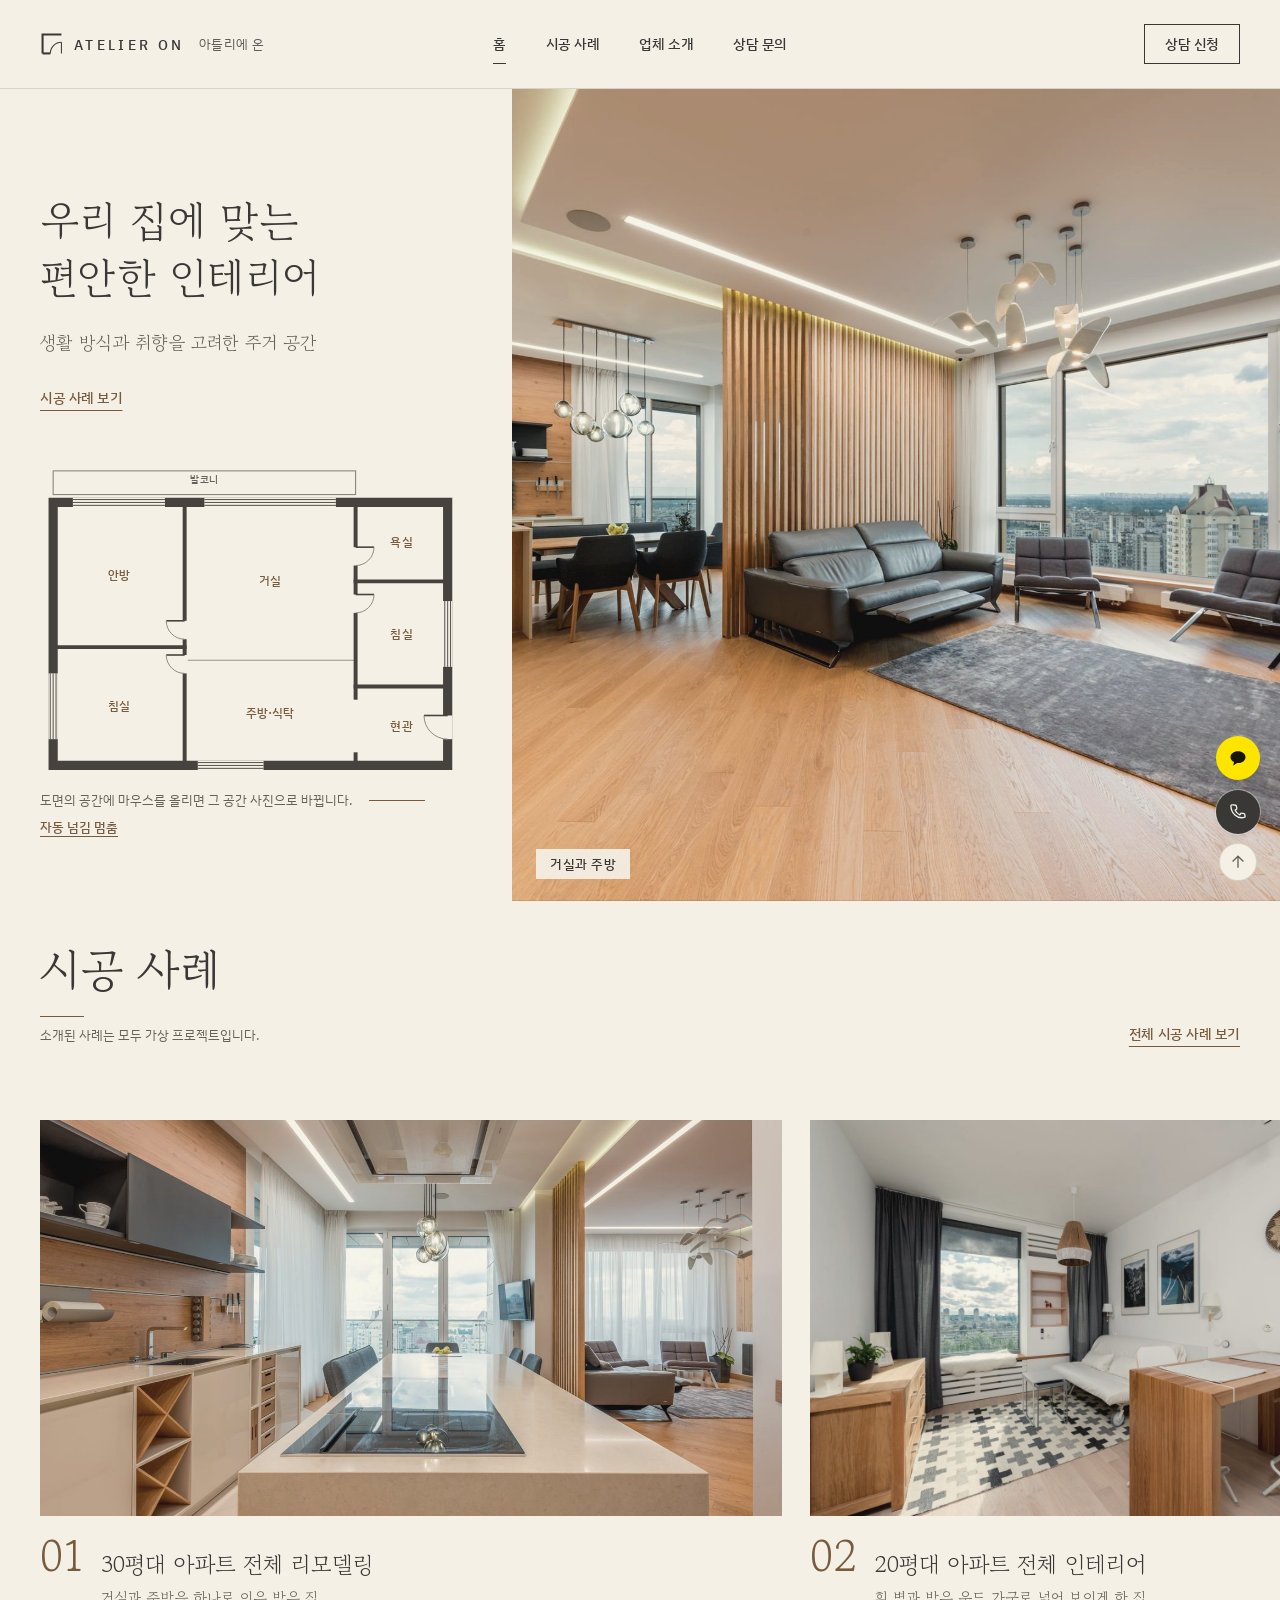
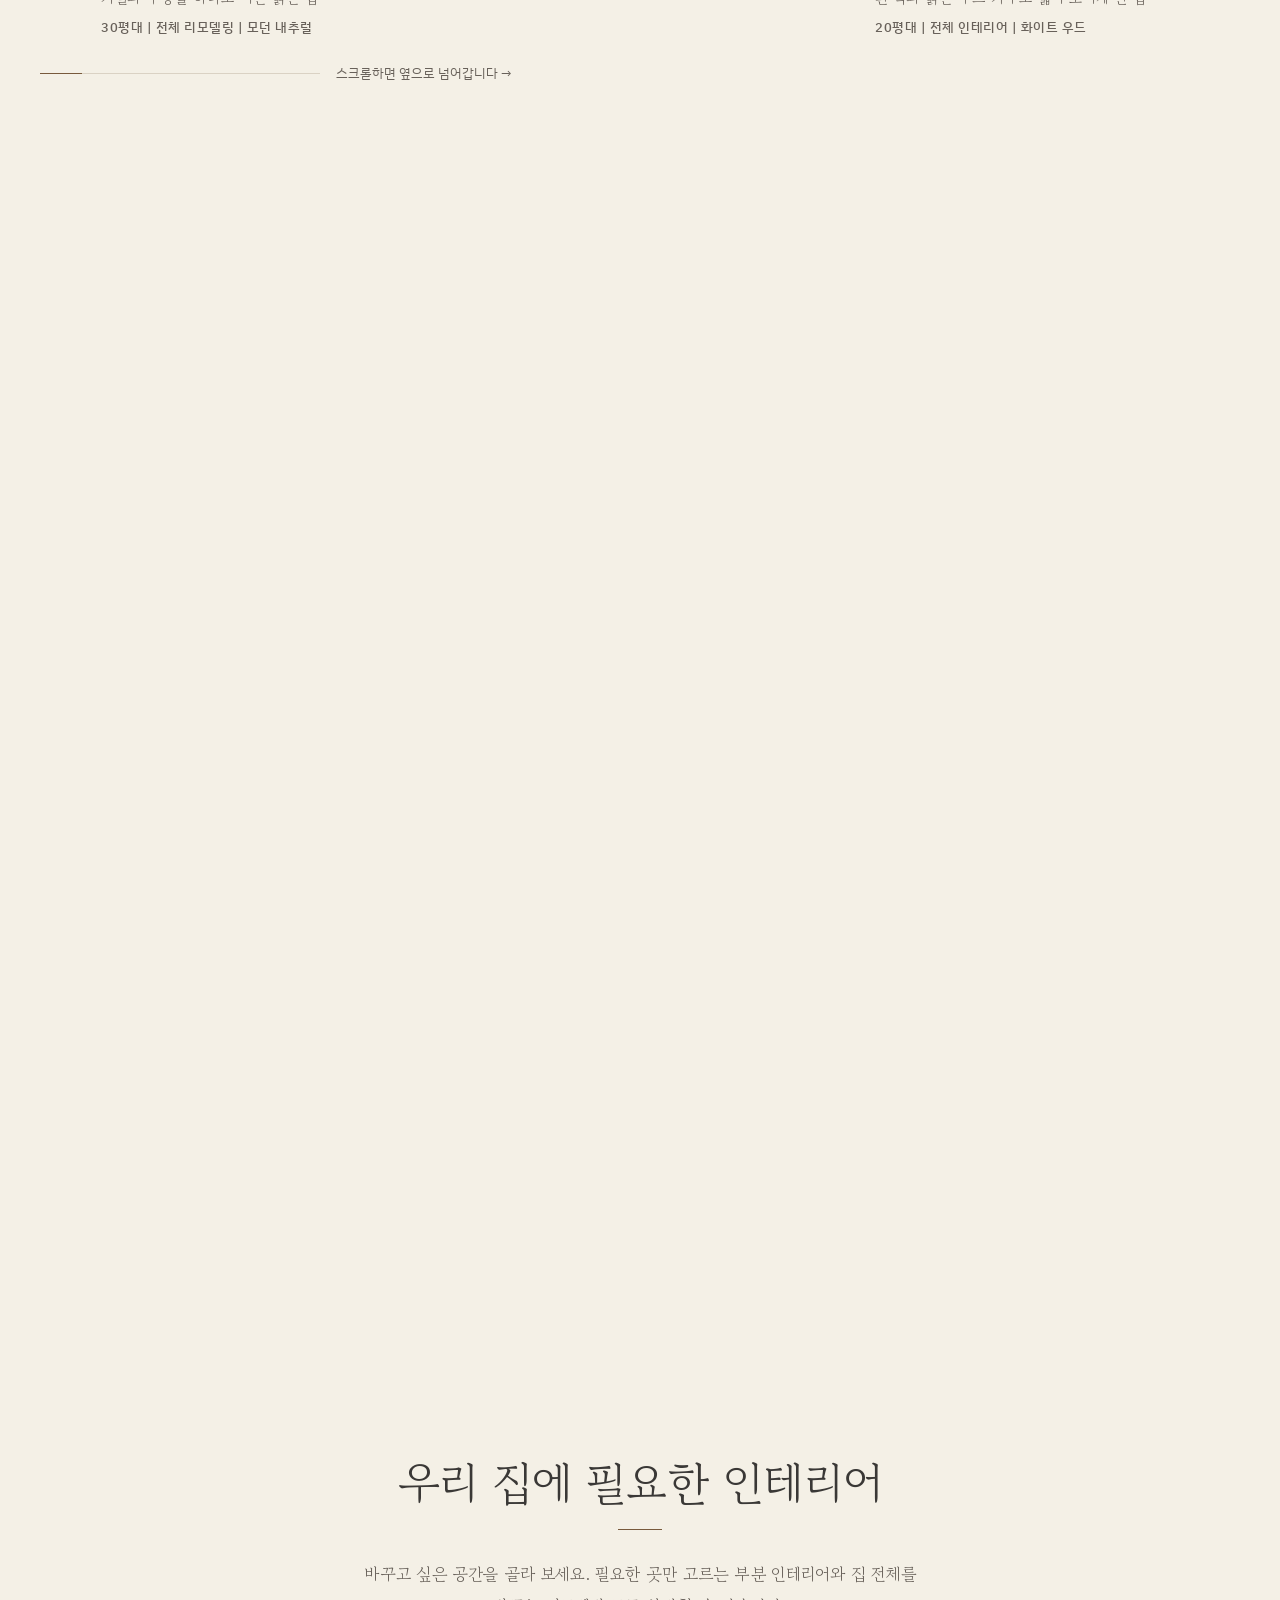
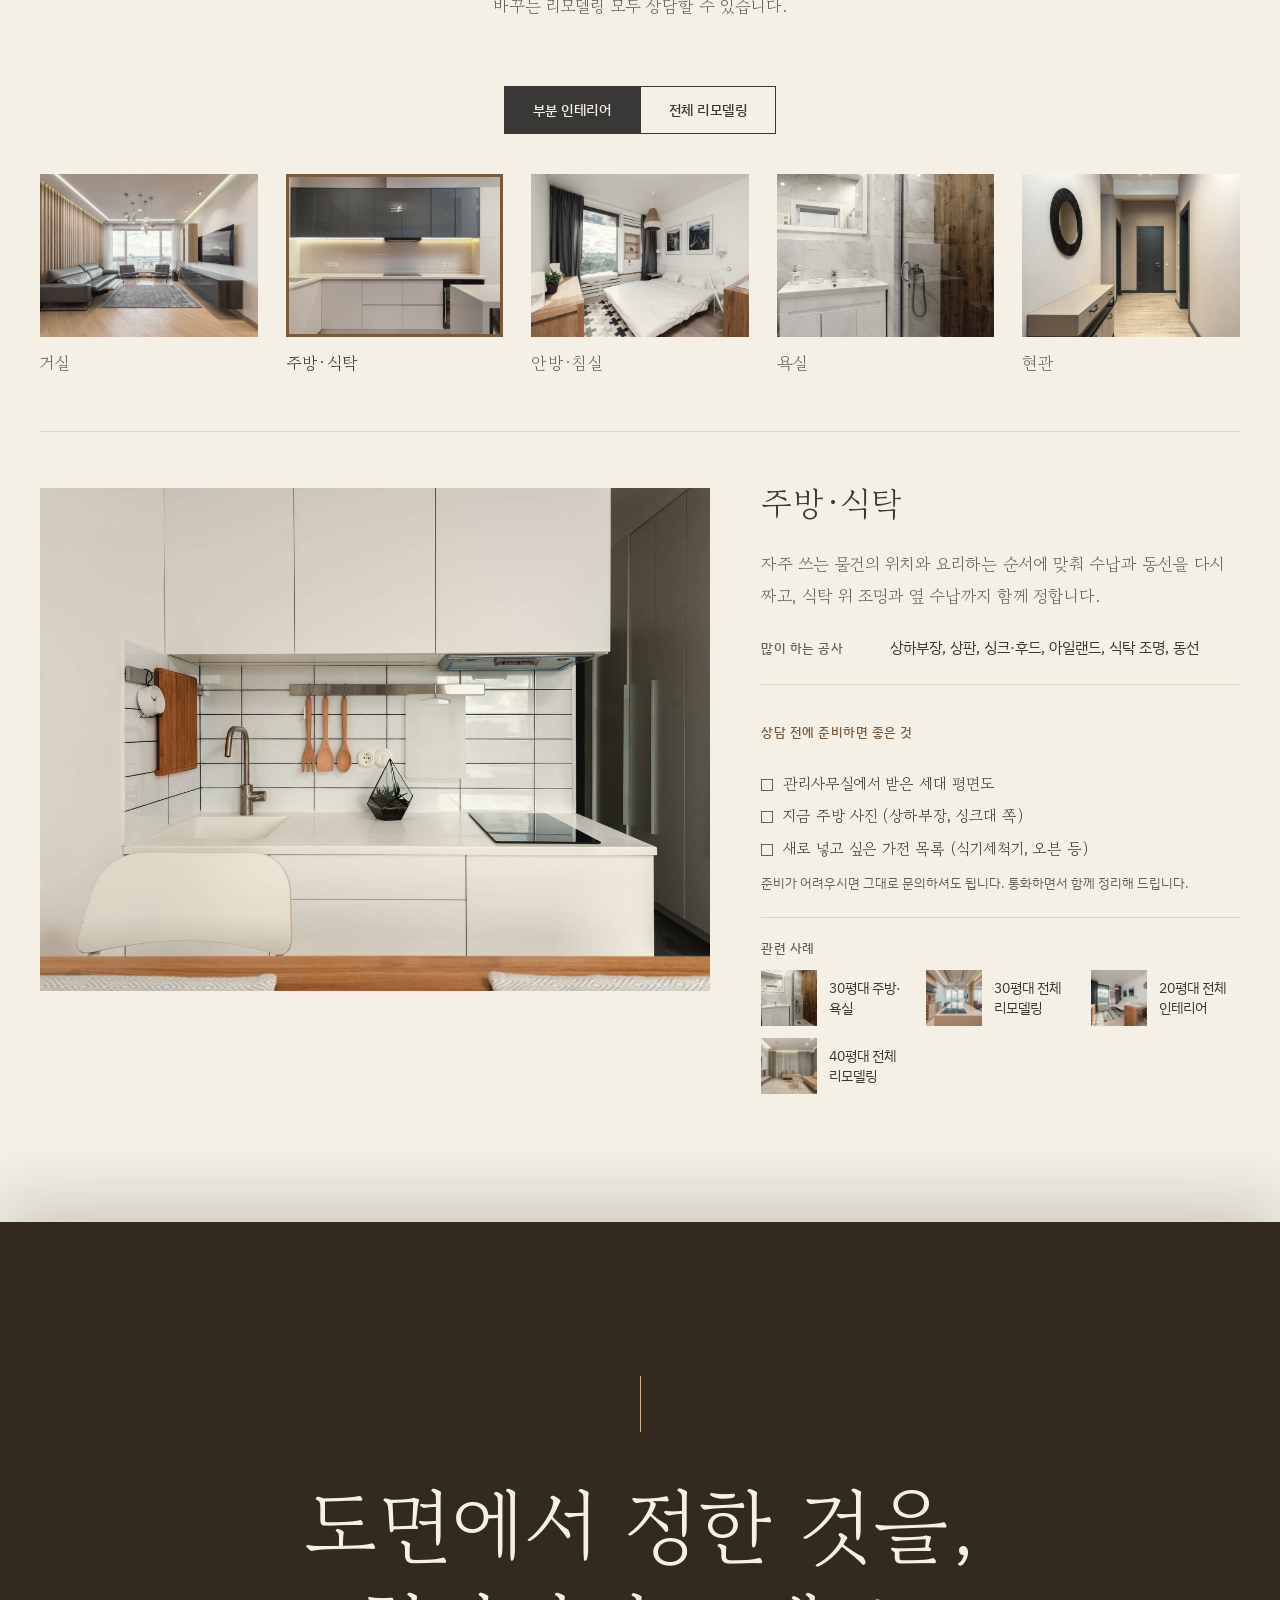
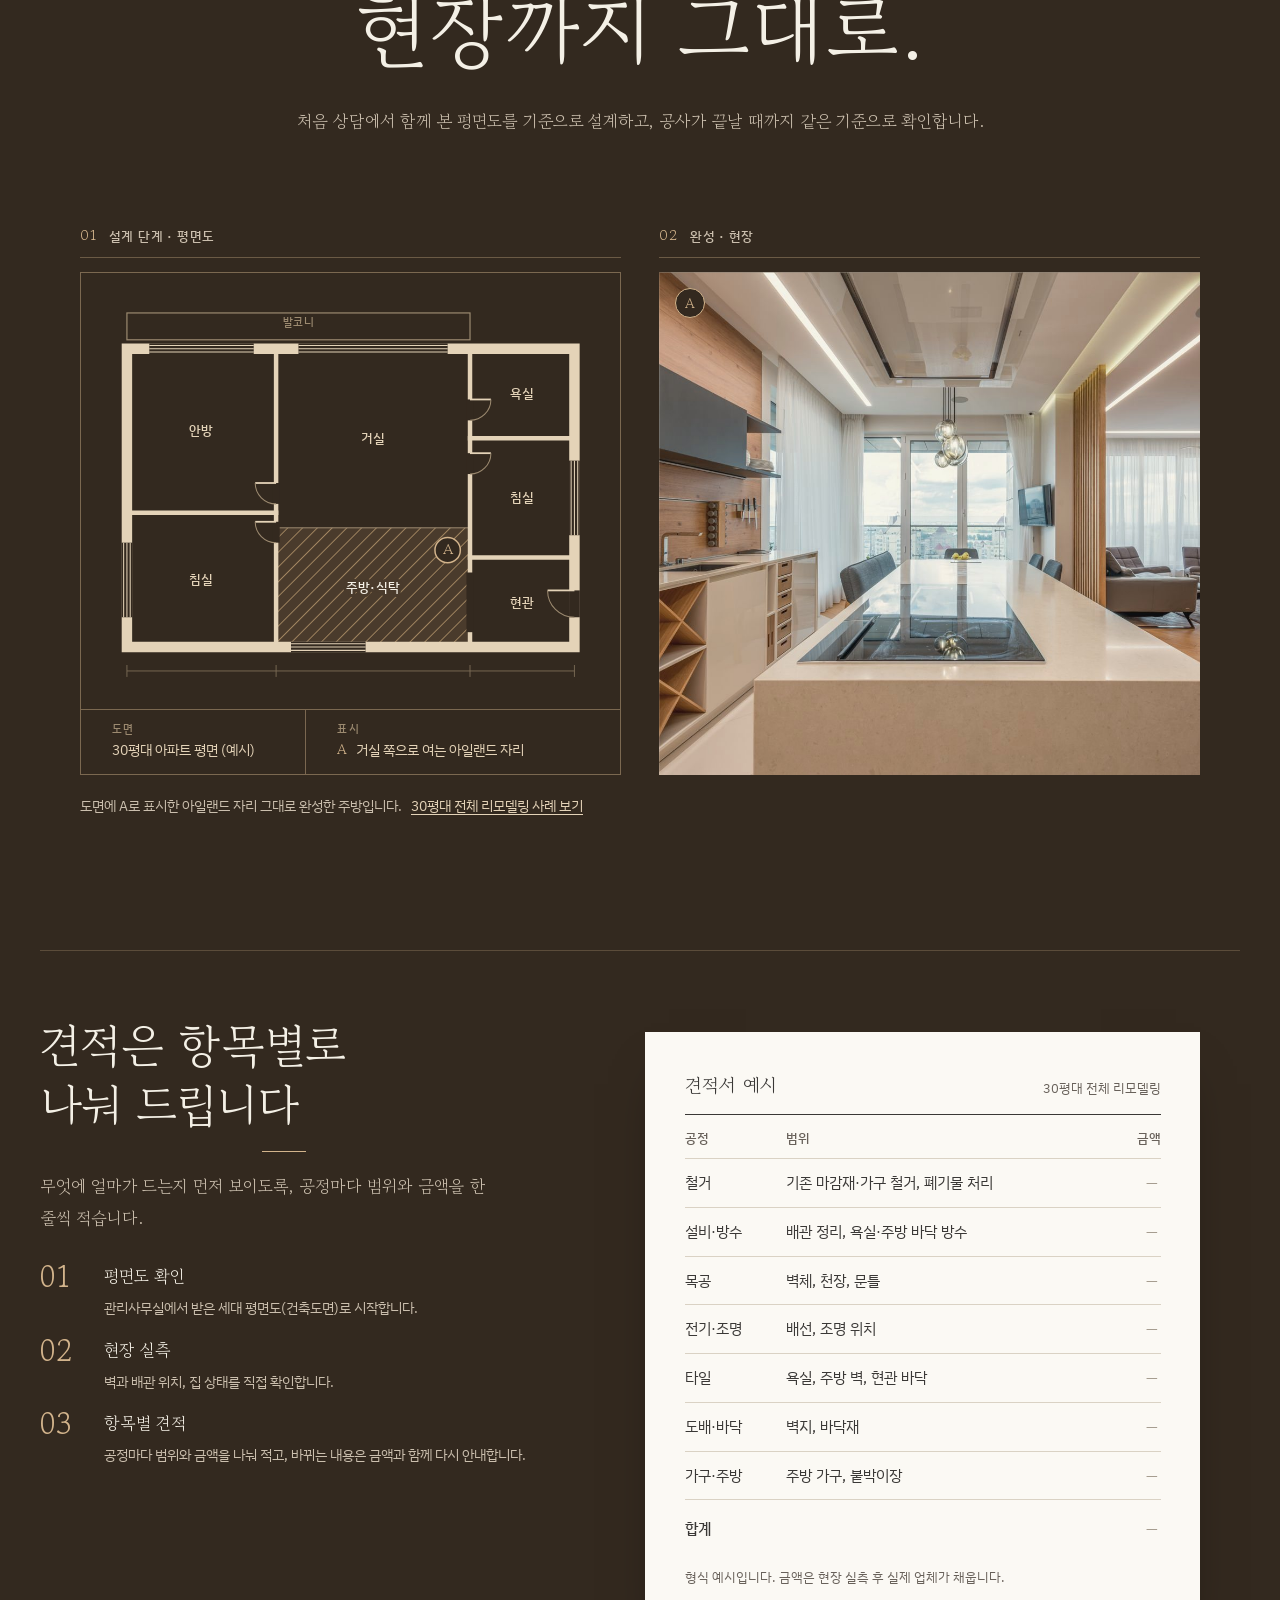
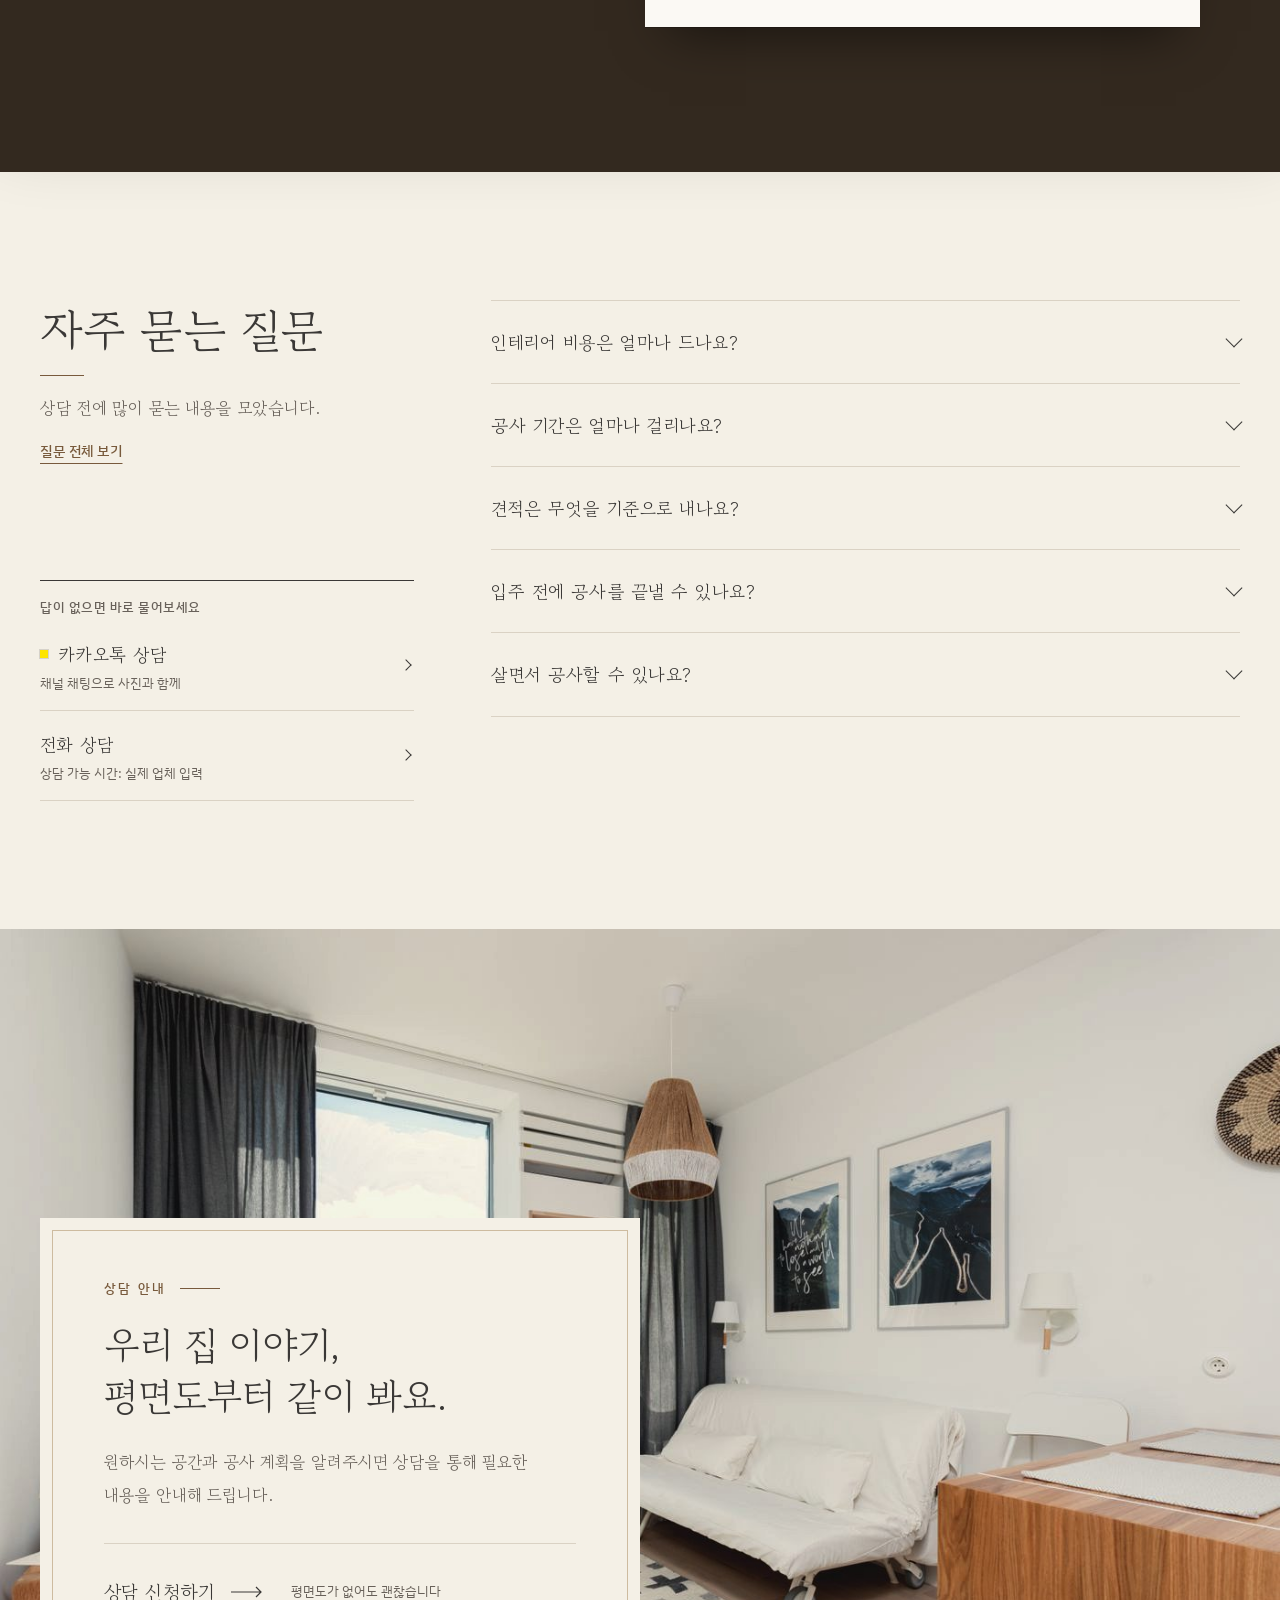
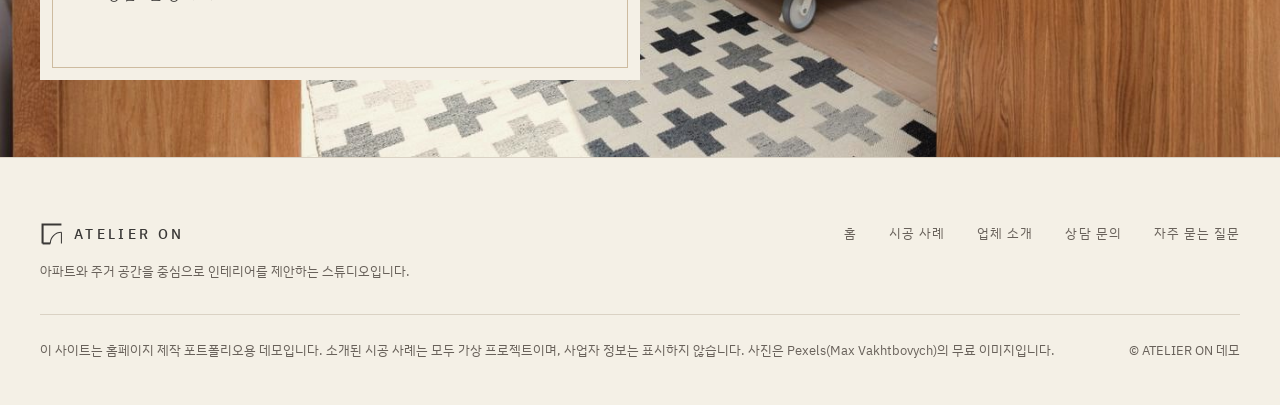
==== commit fb710037: "Home: plan-to-site proof figure, estimate spacing, FAQ quick contact Co-Authored-By: Claude Opus 5.5" ====
--- a/atelier-on/index.html
+++ b/atelier-on/index.html
@@ -60,6 +60,26 @@
       <span class="promise-rule" aria-hidden="true"></span>
       <p class="promise-line">도면에서 정한 것을,<br>현장까지 그대로.</p>
       <p class="promise-sub">처음 상담에서 함께 본 평면도를 기준으로 설계하고, 공사가 끝날 때까지 같은 기준으로 확인합니다.</p>
+      <figure class="proof">
+        <div class="proof-col">
+          <p class="proof-step"><span>01</span>설계 단계 · 평면도</p>
+          <div class="proof-sheet">
+            <div data-proof-plan></div>
+            <dl class="title-block">
+              <div><dt>도면</dt><dd>30평대 아파트 평면 (예시)</dd></div>
+              <div><dt>표시</dt><dd><b>A</b> 거실 쪽으로 여는 아일랜드 자리</dd></div>
+            </dl>
+          </div>
+        </div>
+        <div class="proof-col">
+          <p class="proof-step"><span>02</span>완성 · 현장</p>
+          <div class="proof-photo">
+            <div data-img="6933853" data-alt="거실 쪽으로 열린 아일랜드 주방" data-pos="50% 60%"></div>
+            <b class="proof-tag" aria-hidden="true">A</b>
+          </div>
+        </div>
+        <figcaption>도면에 A로 표시한 아일랜드 자리 그대로 완성한 주방입니다. <a href="project-30.html">30평대 전체 리모델링 사례 보기</a></figcaption>
+      </figure>
     </div>
   </section>
 
@@ -103,7 +123,12 @@
         <p>상담 전에 많이 묻는 내용을 모았습니다.</p>
         <a class="link" href="contact.html#faq">질문 전체 보기</a>
       </div>
-      <div class="qa-list" data-faq="3"></div>
+      <div class="qa-list" data-faq="5"></div>
+      <div class="quick">
+          <p class="quick-title">답이 없으면 바로 물어보세요</p>
+          <a class="quick-row" href="#" data-quick="kakao"><span class="quick-name"><i class="kk" aria-hidden="true"></i>카카오톡 상담</span><span class="quick-sub">채널 채팅으로 사진과 함께</span></a>
+          <a class="quick-row" href="#" data-quick="tel"><span class="quick-name">전화 상담</span><span class="quick-sub">상담 가능 시간: 실제 업체 입력</span></a>
+      </div>
     </div>
   </section>
 
--- a/atelier-on/styles.css
+++ b/atelier-on/styles.css
@@ -594,7 +594,7 @@
 .dark-zone .estimate-steps li::before{color:#D3B48C}
 .dark-zone .quote{color:var(--ink);border-color:transparent}
 .dark-zone .promise-line{color:inherit}
-.dark-zone .promise{padding-block:clamp(120px, 14vw, 220px)}
+.dark-zone .promise{padding-block:clamp(120px, 12vw, 180px) clamp(48px, 4vw, 64px)}
 .dark-zone :focus-visible{outline-color:#D3B48C}
 @media (max-width:768px){ .hs-track{padding:0 20px;scroll-padding-inline:20px} }
 
@@ -633,20 +633,33 @@
 .hs-on .hs-sticky{padding-bottom:clamp(16px, 3vh, 32px)}
 
 /* ---------- 홈 마지막 상담: 큰 제목 + 사진 ---------- */
-.cta-final{display:grid;grid-template-columns:minmax(0,1fr) minmax(0,1fr);min-height:clamp(520px, 70vh, 760px);background:var(--paper-2)}
-.cta-final-photo{position:relative;min-height:320px}
+.cta-final{position:relative;display:grid;align-items:end;min-height:clamp(620px, 92vh, 920px);overflow:hidden;background:var(--walnut, #33291F)}
+.cta-final-photo{position:absolute;inset:0}
 .cta-final-photo .ph{position:absolute;inset:0;aspect-ratio:auto}
-.cta-final-text{display:grid;align-content:center;justify-items:start;gap:22px;padding:clamp(56px, 7vw, 120px) max(40px, calc((100vw - 1440px) / 2 + 40px)) clamp(56px, 7vw, 120px) clamp(40px, 6vw, 112px)}
-.cta-final-title{font-size:clamp(34px, 4.2vw, 68px);line-height:1.3;letter-spacing:-.005em}
-.cta-final-text p{color:var(--stone);max-width:30em}
-.cta-final .cta-steps{justify-content:flex-start;margin:0}
-.btn-solid{background:var(--ink);color:var(--paper);border-color:var(--ink)}
-.btn-solid:hover{background:var(--oak);border-color:var(--oak)}
-@media (max-width:900px){
-  .cta-final{grid-template-columns:1fr;min-height:0}
-  .cta-final-photo{aspect-ratio:4/3;min-height:0}
-  .cta-final-text{padding:56px 20px 72px}
-  .cta-final .btn{width:100%}
+.cta-final-photo .ph img{transform:scale(1.08);transition:transform 2.6s cubic-bezier(.2,.6,.2,1)}
+.cta-final.seen .cta-final-photo .ph img{transform:none}
+.cta-final-inner{position:relative;padding-block:clamp(48px, 6vw, 96px)}
+.cta-card{position:relative;max-width:600px;display:grid;gap:24px;padding:clamp(48px, 5vw, 72px);background:var(--paper);opacity:0;transform:translateY(32px);transition:opacity 1s ease .5s,transform 1.2s cubic-bezier(.2,.7,.2,1) .5s}
+.cta-card::before{content:"";position:absolute;inset:12px;border:1px solid #CDBB9F;pointer-events:none}
+.cta-final.seen .cta-card{opacity:1;transform:none}
+.cta-label{display:flex;align-items:center;gap:14px;font:500 12.5px/1 var(--sans);letter-spacing:.18em;color:var(--oak)}
+.cta-label::after{content:"";width:40px;height:1px;background:currentColor}
+.cta-final-title{font-size:clamp(30px, 3vw, 46px);line-height:1.35;letter-spacing:-.005em}
+.cta-text{color:var(--stone);max-width:28em}
+.cta-actions{display:flex;flex-wrap:wrap;align-items:center;gap:12px 28px;margin-top:8px;padding-top:24px;border-top:1px solid var(--line)}
+.cta-go{display:inline-flex;align-items:center;gap:16px;min-height:48px;font:400 19px/1 var(--serif);letter-spacing:.02em;color:var(--ink);text-decoration:none}
+.cta-go svg{width:32px;height:12px;transition:transform .35s cubic-bezier(.2,.7,.2,1)}
+.cta-go:hover{color:var(--oak)}
+.cta-go:hover svg{transform:translateX(8px)}
+.cta-go:focus-visible{outline:2px solid var(--oak);outline-offset:4px}
+.cta-aside{font:400 13px/1.6 var(--sans);color:var(--stone)}
+@media (prefers-reduced-motion:reduce){ .cta-final-photo .ph img,.cta-card{transition:none;transform:none;opacity:1} }
+@media (max-width:768px){
+  .cta-final{display:block;min-height:0;background:var(--paper-2)}
+  .cta-final-photo{position:relative;aspect-ratio:4/3}
+  .cta-final-inner{padding:0 20px 64px;margin-top:-56px}
+  .cta-card{padding:40px 28px}
+  .cta-card::before{inset:8px}
 }
 
 /* ---------- 공간 고르기: 사례 미리보기, 공사 기간 막대 ---------- */
@@ -740,3 +753,69 @@
 .pn-prev span,.pn-next span{align-self:end}
 .pn-prev b,.pn-next b{align-self:start}
 @media (max-width:768px){ .pn-prev,.pn-next{grid-template-columns:1fr} .pn-next{grid-template-columns:1fr} .pn-prev .ph,.pn-next .ph{grid-row:auto;grid-column:auto} }
+.spaces + .materials{border-bottom:0;margin-bottom:0;padding-bottom:0}
+.materials{max-width:none;grid-template-columns:220px minmax(0,1fr);column-gap:48px;row-gap:20px;align-items:start}
+.materials-head{grid-row:1 / span 2;position:sticky;top:calc(var(--header) + 32px)}
+.materials-head p{font-size:16px}
+.materials .mat-wrap,.materials .mat-note{grid-column:2}
+@media (max-width:900px){ .materials{grid-template-columns:1fr} .materials-head{grid-row:auto;position:static} .materials .mat-wrap,.materials .mat-note{grid-column:1} }
+
+/* ---------- 약속: 도면 → 현장 ---------- */
+.proof{display:grid;grid-template-columns:repeat(2,minmax(0,1fr));gap:20px clamp(24px, 3vw, 48px);margin-top:clamp(64px, 7vw, 112px);text-align:left}
+.proof-col{display:grid;grid-template-rows:auto 1fr;gap:14px;min-width:0}
+.proof-step{display:flex;align-items:baseline;gap:12px;padding-bottom:12px;border-bottom:1px solid rgba(211,180,140,.35);font:500 13px/1.4 var(--sans);letter-spacing:.06em;color:#CBBFAE}
+.proof-step span{font:400 15px/1 var(--serif);color:#D3B48C}
+.proof-sheet{position:relative;display:grid;grid-template-rows:1fr auto;border:1px solid rgba(211,180,140,.45);padding:clamp(20px, 2.4vw, 36px) clamp(20px, 2.4vw, 36px) 0}
+.proof-sheet .plan{--plan-bg:var(--walnut);display:block;max-height:420px;margin:0 auto}
+.proof .plan .ap-walls line,.proof .plan .ap-walls rect,.proof .plan .ap-marks .win,.proof .plan .ap-marks .leaf{stroke:#E4D3B8}
+.proof .plan .ap-marks .swing,.proof .plan .ap-balcony rect,.proof .plan .ap-open line{stroke:#9C8A70}
+.proof .plan .room text{fill:#E4D3B8}
+.proof .plan .ap-balcony text{fill:#9C8A70}
+.proof .plan pattern rect{fill:#4A3B2C}
+.proof .plan pattern path{stroke:#B99A6E;stroke-width:1}
+.proof .plan .room.on text{stroke:#4A3B2C;fill:#F4F0E6}
+.proof .ap-callout line{stroke:#D3B48C;stroke-width:.8}
+.proof .ap-callout circle{fill:var(--walnut);stroke:#D3B48C;stroke-width:1}
+.proof .ap-callout text{font:400 10px var(--serif);fill:#D3B48C;text-anchor:middle}
+.proof .ap-dim line{stroke:#7E6E58;stroke-width:.6}
+.title-block{display:grid;grid-template-columns:1fr 1.4fr;margin:clamp(16px, 2vw, 28px) calc(-1 * clamp(20px, 2.4vw, 36px)) 0;border-top:1px solid rgba(211,180,140,.45)}
+.title-block div{padding:12px clamp(20px, 2.4vw, 36px) 14px;display:grid;gap:2px}
+.title-block div+div{border-left:1px solid rgba(211,180,140,.45)}
+.title-block dt{font:500 11px/1.4 var(--sans);letter-spacing:.12em;color:#9C8A70}
+.title-block dd{margin:0;font:400 14px/1.5 var(--sans);color:#E4D3B8}
+.title-block b{font:400 14px var(--serif);color:#D3B48C;margin-right:6px}
+.proof-photo{position:relative;min-height:0}
+.proof-photo .ph{position:absolute;inset:0;aspect-ratio:auto}
+.proof-tag{position:absolute;left:16px;top:16px;display:grid;place-items:center;width:30px;height:30px;border-radius:50%;background:var(--walnut);border:1px solid #D3B48C;font:400 14px/1 var(--serif);color:#D3B48C}
+.proof figcaption{grid-column:1 / -1;font:400 13.5px/1.7 var(--sans);color:#CBBFAE}
+.proof figcaption a{color:#E4D3B8;text-underline-offset:3px;margin-left:6px}
+.proof figcaption a:hover{color:#D3B48C}
+@media (prefers-reduced-motion:no-preference){
+  .proof-photo .ph{clip-path:inset(0 100% 0 0);transition:clip-path 1.3s cubic-bezier(.7,0,.2,1) 1.1s}
+  .proof-tag,.proof .ap-callout,.title-block{opacity:0;transition:opacity .6s ease 1.6s}
+  .proof.seen .proof-photo .ph{clip-path:inset(0)}
+  .proof.seen .proof-tag,.proof.seen .ap-callout,.proof.seen .title-block{opacity:1}
+}
+@media (max-width:768px){
+  .proof{grid-template-columns:1fr;gap:40px}
+  .proof-photo{aspect-ratio:4/3}
+  .title-block{grid-template-columns:1fr}
+  .title-block div+div{border-left:0;border-top:1px solid rgba(211,180,140,.45)}
+}
+.dark-zone .promise + .section{padding-top:clamp(56px, 5vw, 80px)}
+.dark-zone .estimate{padding-top:clamp(48px, 5vw, 72px);border-top:1px solid rgba(211,180,140,.25)}
+.dark-zone .quote{box-shadow:0 1px 0 rgba(0,0,0,.2),0 28px 50px -24px rgba(0,0,0,.55)}
+
+/* ---------- 자주 묻는 질문: 바로 물어보기 ---------- */
+.quick{align-self:stretch;width:100%;margin-top:clamp(24px, 3vw, 48px);border-top:1px solid var(--ink)}
+.quick-title{padding:16px 0 4px;font:500 12.5px/1.6 var(--sans);letter-spacing:var(--track-s);color:var(--stone)}
+.quick-row{display:grid;gap:2px;padding:16px 28px 16px 0;border-bottom:1px solid var(--line);text-decoration:none;position:relative}
+.quick-row::after{content:"";position:absolute;right:4px;top:50%;width:8px;height:8px;border-top:1px solid currentColor;border-right:1px solid currentColor;transform:translateY(-50%) rotate(45deg);transition:right .25s}
+.quick-row:hover::after{right:0}
+.quick-name{display:flex;align-items:center;gap:10px;font-size:18px;letter-spacing:.02em}
+.quick-row:hover .quick-name{color:var(--oak)}
+.quick-sub{font:400 13px/1.6 var(--sans);color:var(--stone)}
+.quick .kk{width:8px;height:8px;background:#FEE500;box-shadow:0 0 0 1px rgba(0,0,0,.12)}
+.faq-split > .quick{margin-top:0}
+@media (min-width:769px){ .faq-split{grid-template-rows:auto 1fr} .faq-split > .qa-list{grid-column:2;grid-row:1 / span 2} .faq-split > .quick{grid-column:1;grid-row:2;align-self:end;margin-top:40px} }
+@media (max-width:768px){ .faq-split > .quick{margin-top:12px} }
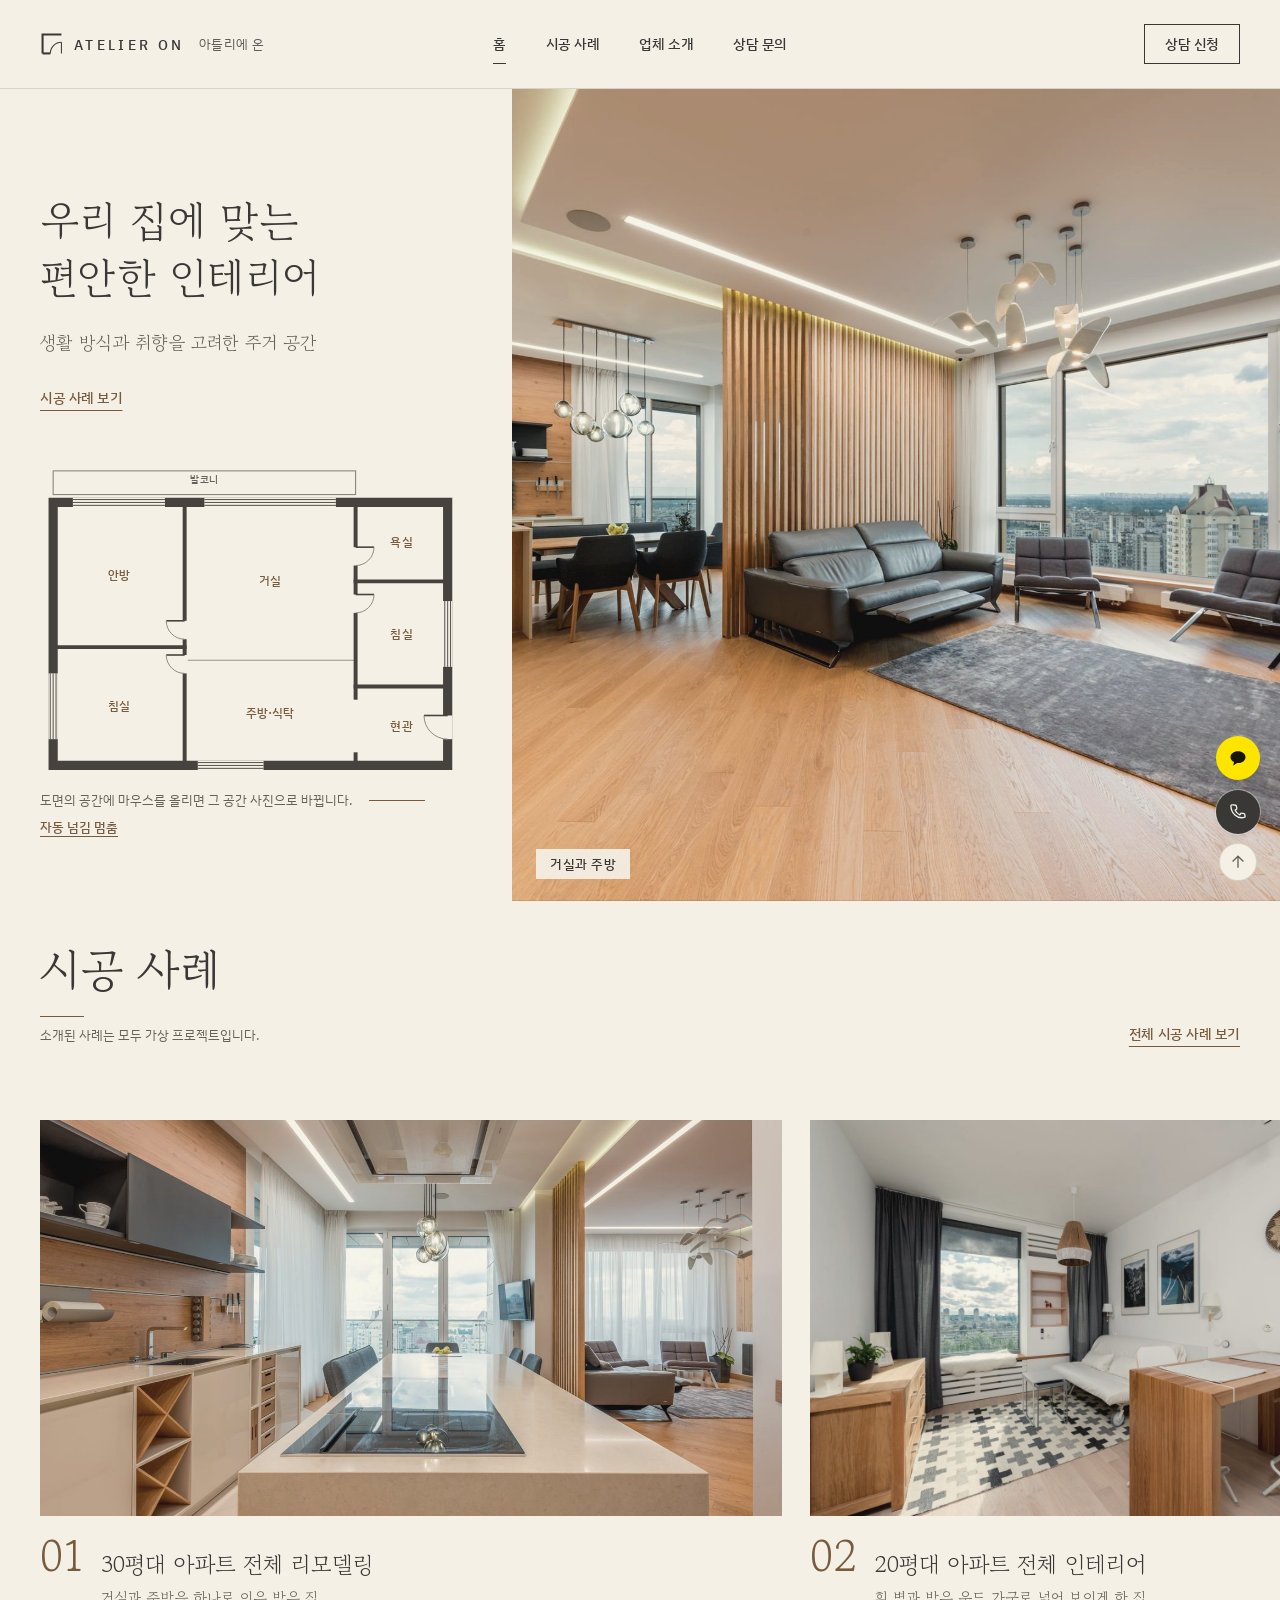
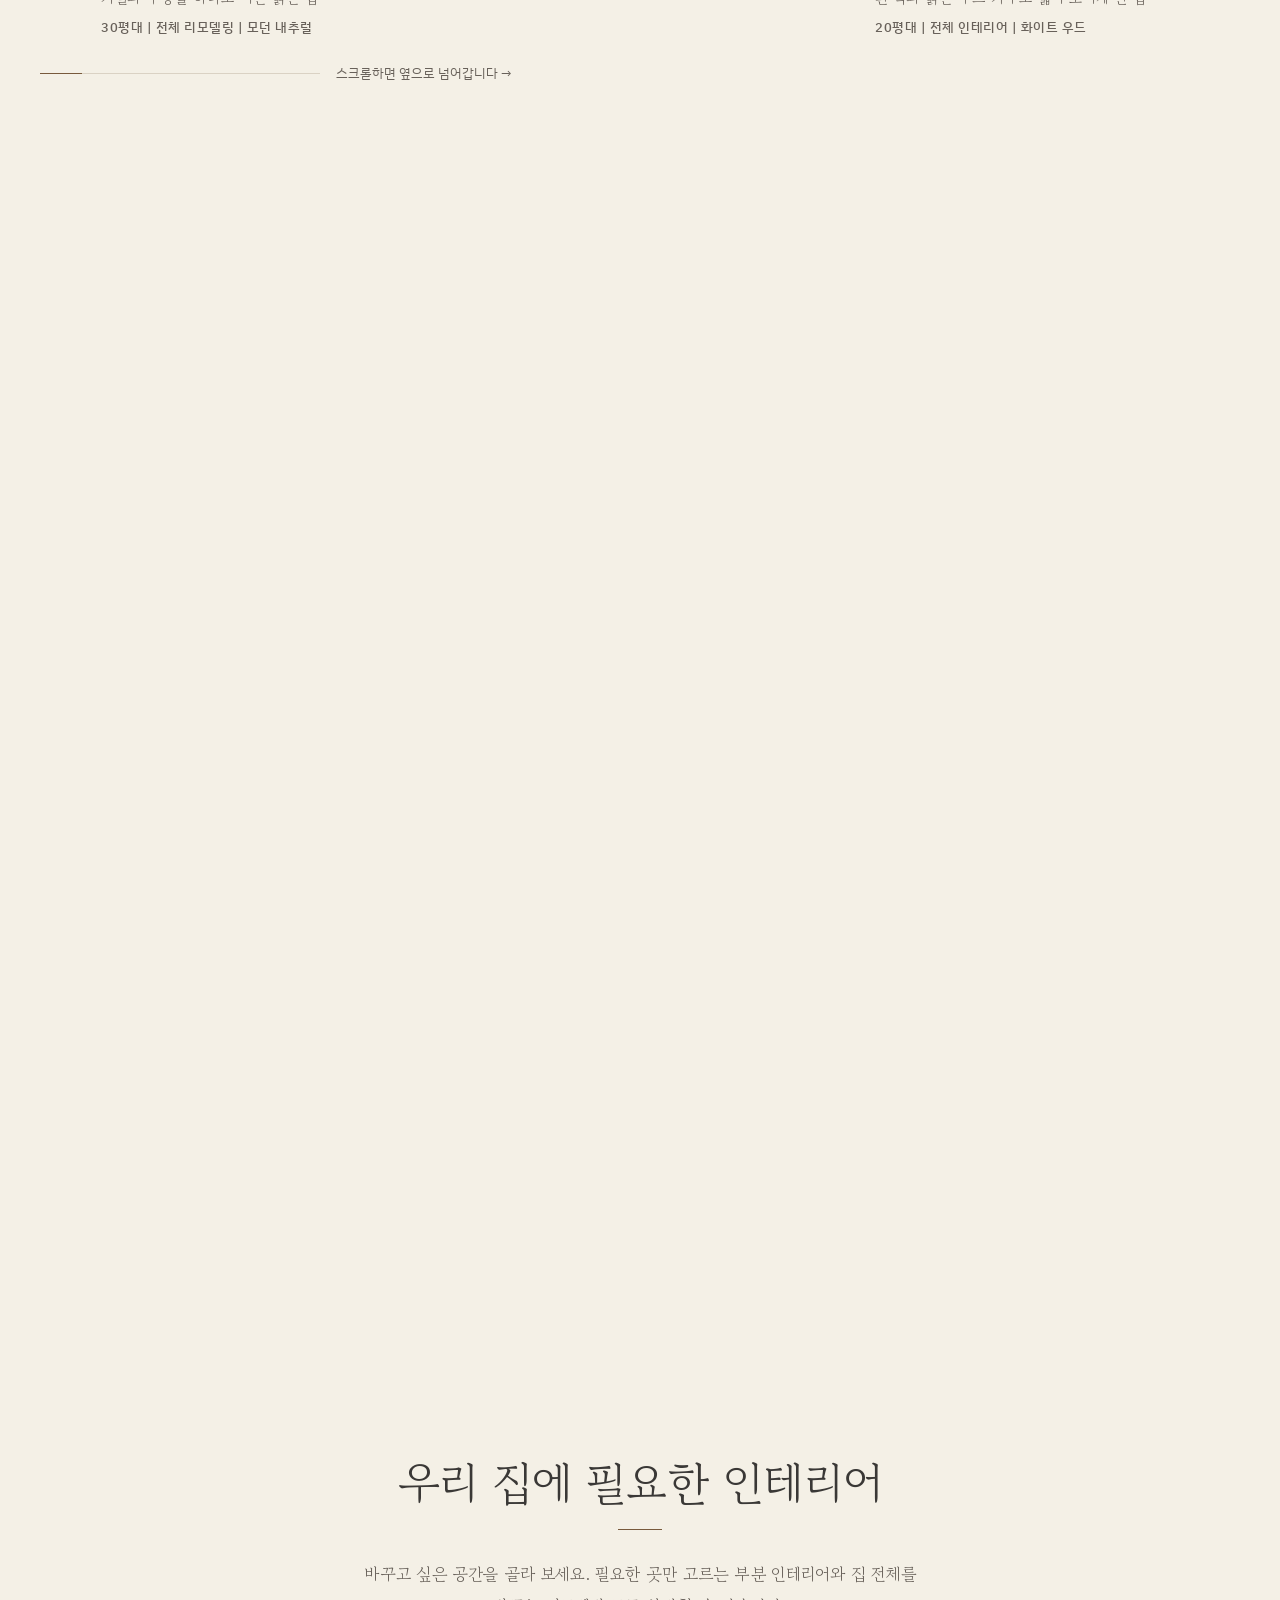
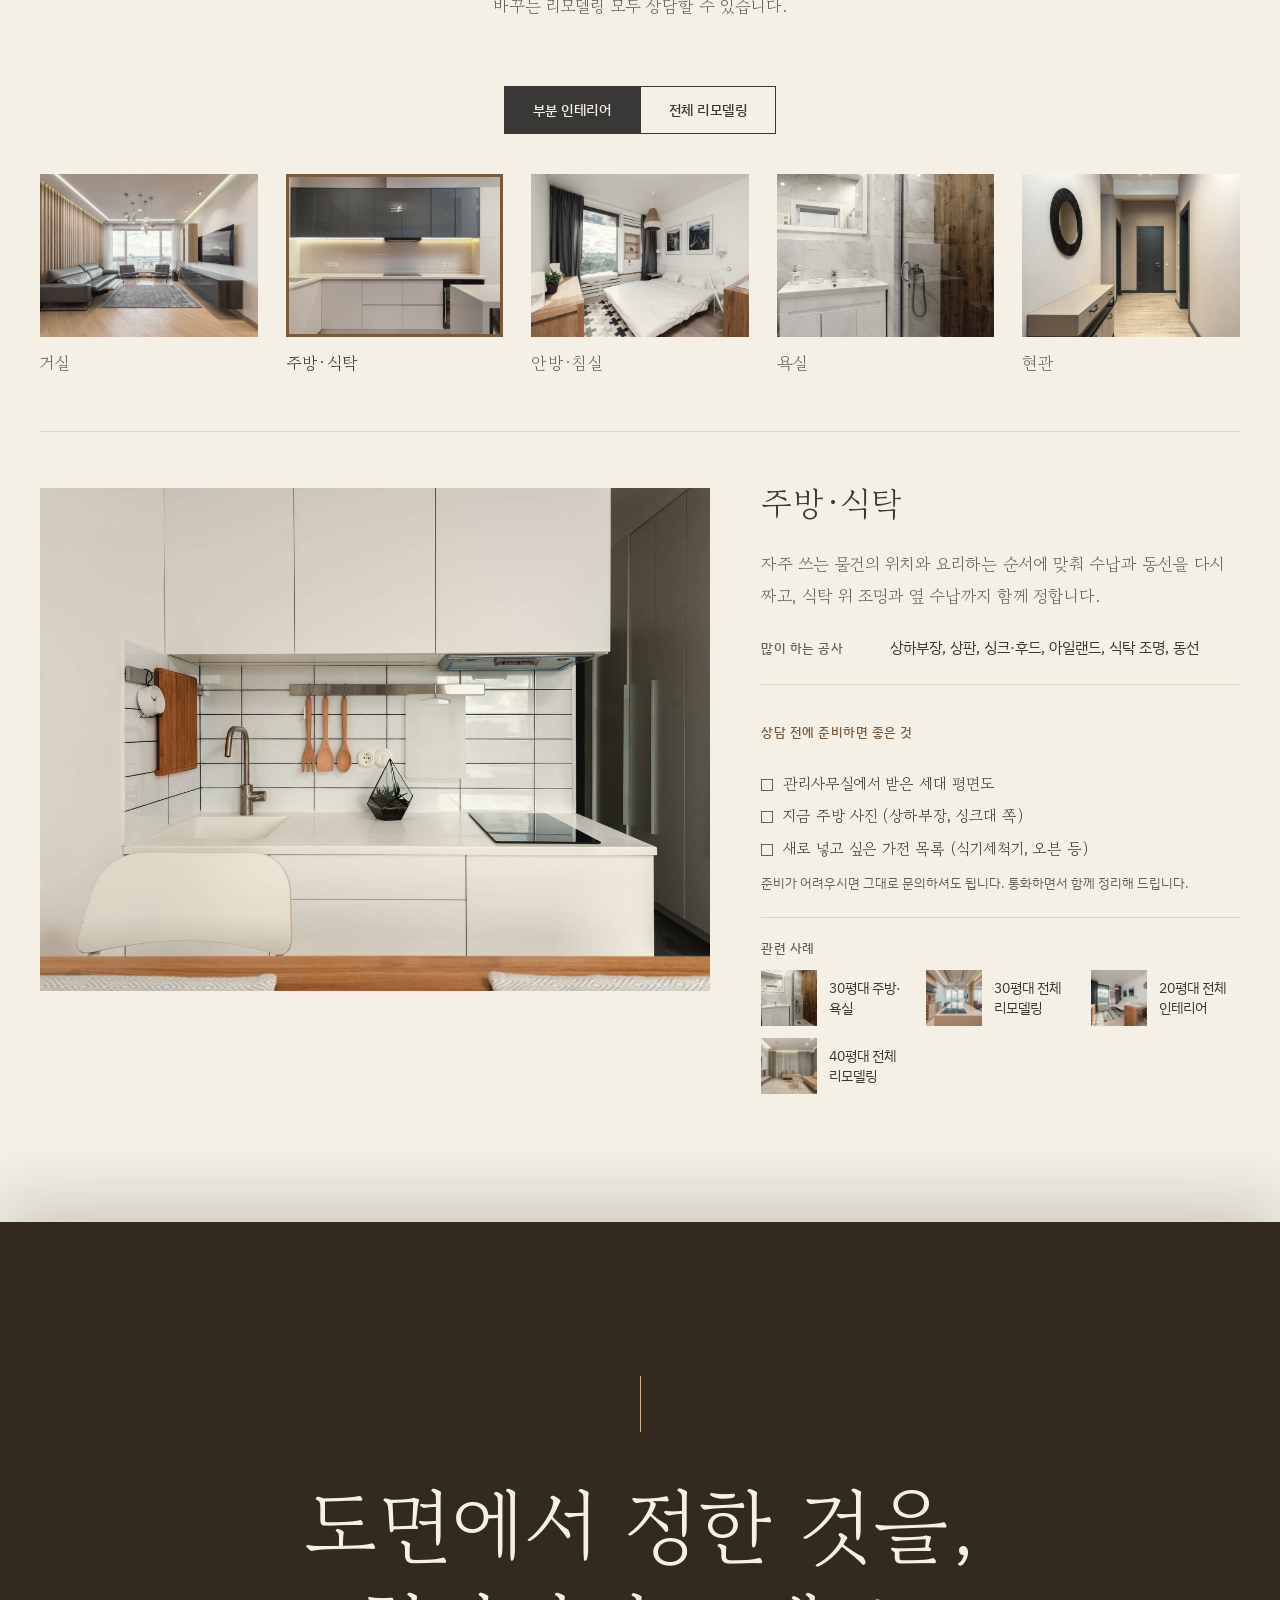
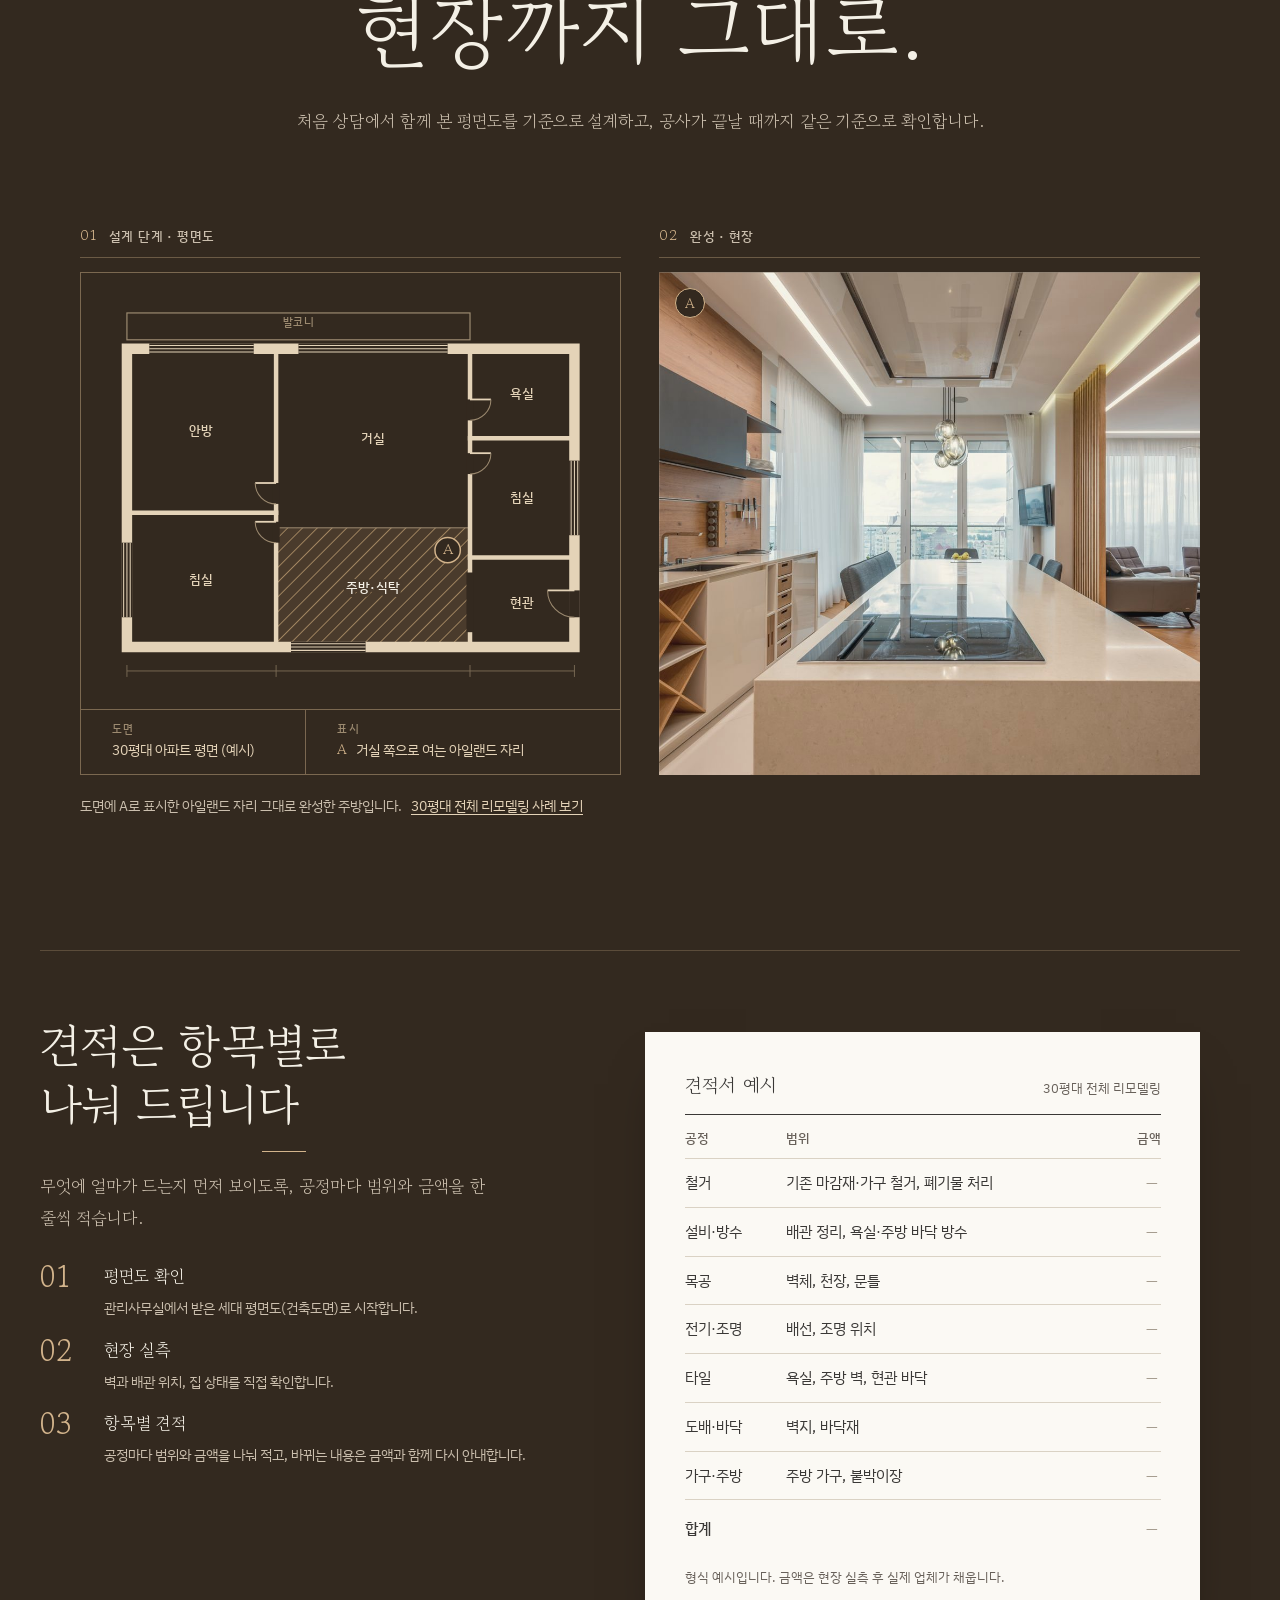
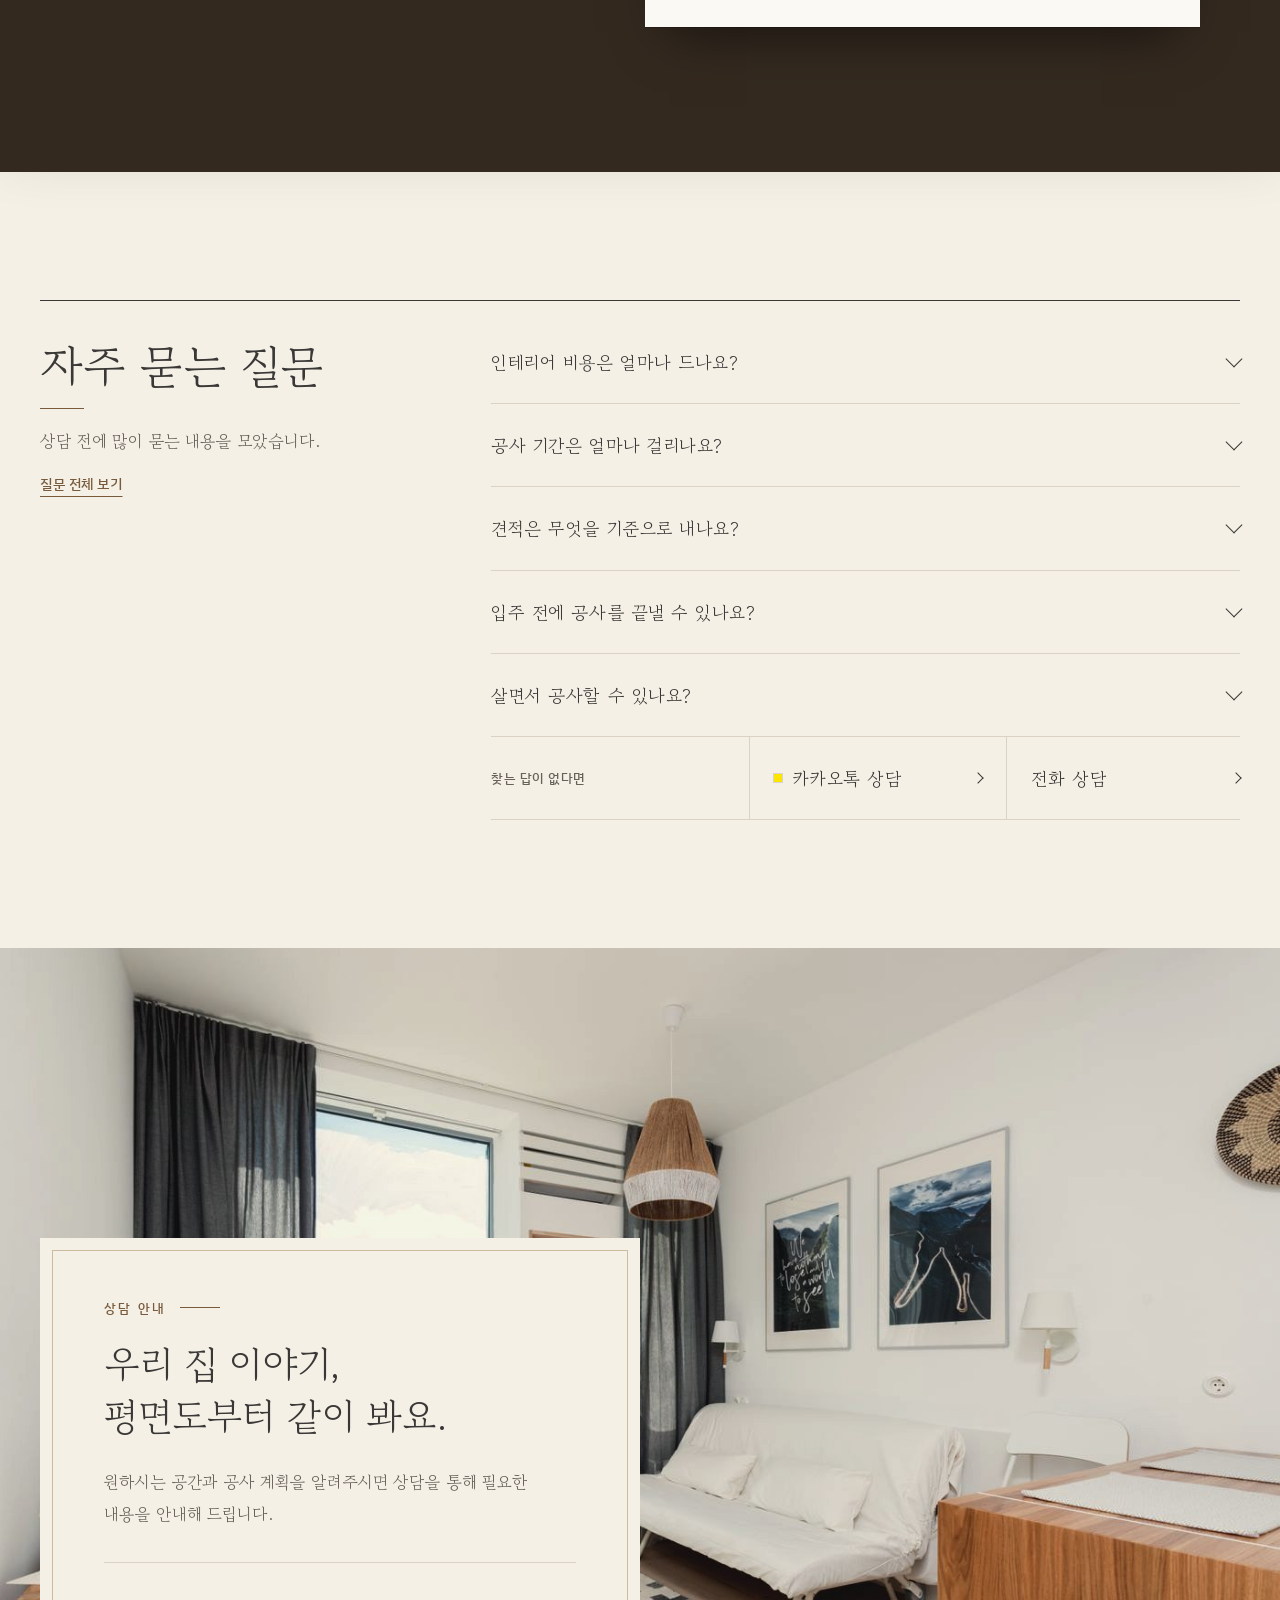
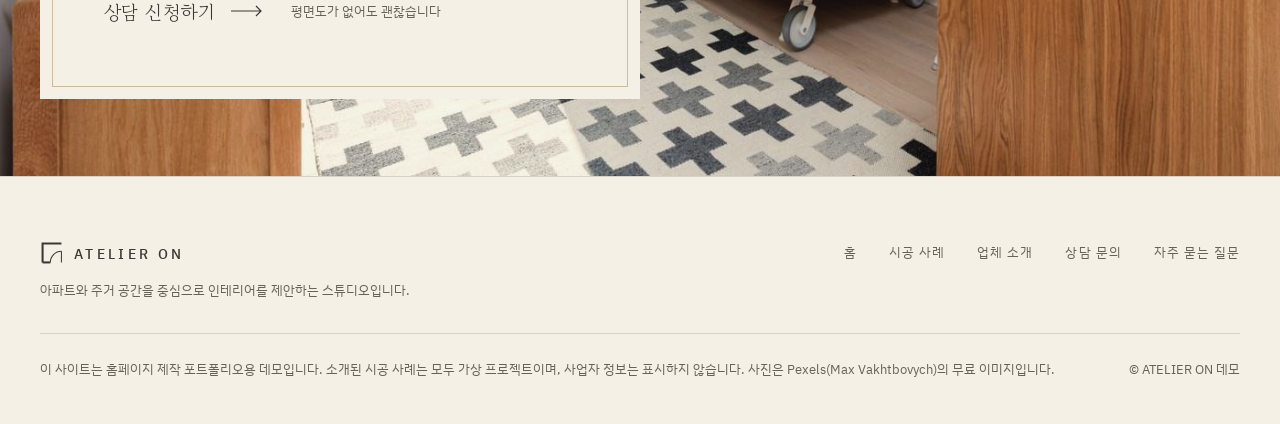
==== commit bee4b9d6: "FAQ: one top rule aligning title and first question; quick contact as last row Co-Authored-By: Claud" ====
--- a/atelier-on/index.html
+++ b/atelier-on/index.html
@@ -125,9 +125,9 @@
       </div>
       <div class="qa-list" data-faq="5"></div>
       <div class="quick">
-          <p class="quick-title">답이 없으면 바로 물어보세요</p>
-          <a class="quick-row" href="#" data-quick="kakao"><span class="quick-name"><i class="kk" aria-hidden="true"></i>카카오톡 상담</span><span class="quick-sub">채널 채팅으로 사진과 함께</span></a>
-          <a class="quick-row" href="#" data-quick="tel"><span class="quick-name">전화 상담</span><span class="quick-sub">상담 가능 시간: 실제 업체 입력</span></a>
+          <p class="quick-title">찾는 답이 없다면</p>
+          <a class="quick-row" href="#" data-quick="kakao"><span class="quick-name"><i class="kk" aria-hidden="true"></i>카카오톡 상담</span></a>
+          <a class="quick-row" href="#" data-quick="tel"><span class="quick-name">전화 상담</span></a>
       </div>
     </div>
   </section>
--- a/atelier-on/styles.css
+++ b/atelier-on/styles.css
@@ -807,15 +807,26 @@
 .dark-zone .quote{box-shadow:0 1px 0 rgba(0,0,0,.2),0 28px 50px -24px rgba(0,0,0,.55)}
 
 /* ---------- 자주 묻는 질문: 바로 물어보기 ---------- */
-.quick{align-self:stretch;width:100%;margin-top:clamp(24px, 3vw, 48px);border-top:1px solid var(--ink)}
-.quick-title{padding:16px 0 4px;font:500 12.5px/1.6 var(--sans);letter-spacing:var(--track-s);color:var(--stone)}
-.quick-row{display:grid;gap:2px;padding:16px 28px 16px 0;border-bottom:1px solid var(--line);text-decoration:none;position:relative}
-.quick-row::after{content:"";position:absolute;right:4px;top:50%;width:8px;height:8px;border-top:1px solid currentColor;border-right:1px solid currentColor;transform:translateY(-50%) rotate(45deg);transition:right .25s}
-.quick-row:hover::after{right:0}
-.quick-name{display:flex;align-items:center;gap:10px;font-size:18px;letter-spacing:.02em}
-.quick-row:hover .quick-name{color:var(--oak)}
-.quick-sub{font:400 13px/1.6 var(--sans);color:var(--stone)}
+/* 자주 묻는 질문: 위 굵은 선 하나에 왼쪽 제목과 오른쪽 첫 질문을 맞추고, 바로 물어보기는 질문 목록의 마지막 줄로 */
+.faq-split{border-top:1px solid var(--ink);padding-top:clamp(28px, 3vw, 40px);row-gap:0}
+.faq-split .qa-list{border-top:0}
+.faq-split .qa:first-child summary{padding-top:6px}
+.faq-split .faq-side .sec-title{line-height:1.15}
+.quick{display:grid;grid-template-columns:repeat(3,minmax(0,1fr));align-items:center;column-gap:24px;border-bottom:1px solid var(--line)}
+.quick-title{font:500 12.5px/1.6 var(--sans);letter-spacing:var(--track-s);color:var(--stone)}
+.quick-row{display:flex;align-items:center;justify-content:space-between;gap:12px;padding:24px 0;text-decoration:none;font-size:18px;letter-spacing:.03em}
+.quick-row::after{content:"";flex:none;width:8px;height:8px;border-top:1px solid currentColor;border-right:1px solid currentColor;transform:rotate(45deg);transition:transform .25s}
+.quick-row:hover{color:var(--oak)}
+.quick-row:hover::after{transform:translateX(3px) rotate(45deg)}
+.quick-row{padding-left:24px;border-left:1px solid var(--line)}
+.quick-name{display:flex;align-items:center;gap:10px}
+.quick-sub{display:none}
 .quick .kk{width:8px;height:8px;background:#FEE500;box-shadow:0 0 0 1px rgba(0,0,0,.12)}
-.faq-split > .quick{margin-top:0}
-@media (min-width:769px){ .faq-split{grid-template-rows:auto 1fr} .faq-split > .qa-list{grid-column:2;grid-row:1 / span 2} .faq-split > .quick{grid-column:1;grid-row:2;align-self:end;margin-top:40px} }
-@media (max-width:768px){ .faq-split > .quick{margin-top:12px} }
+@media (min-width:769px){ .faq-split > .qa-list{grid-column:2;grid-row:1} .faq-split > .quick{grid-column:2;grid-row:2} .faq-split > .faq-side{grid-row:1 / span 2} }
+@media (max-width:768px){
+  .quick{grid-template-columns:1fr 1fr}
+  .quick-title{grid-column:1 / -1;padding-top:24px}
+  .quick-row{padding:16px 0 20px 20px}
+  .quick-row:first-of-type{padding-left:0;border-left:0}
+}
+@media (max-width:768px){ .faq-split{row-gap:28px} }
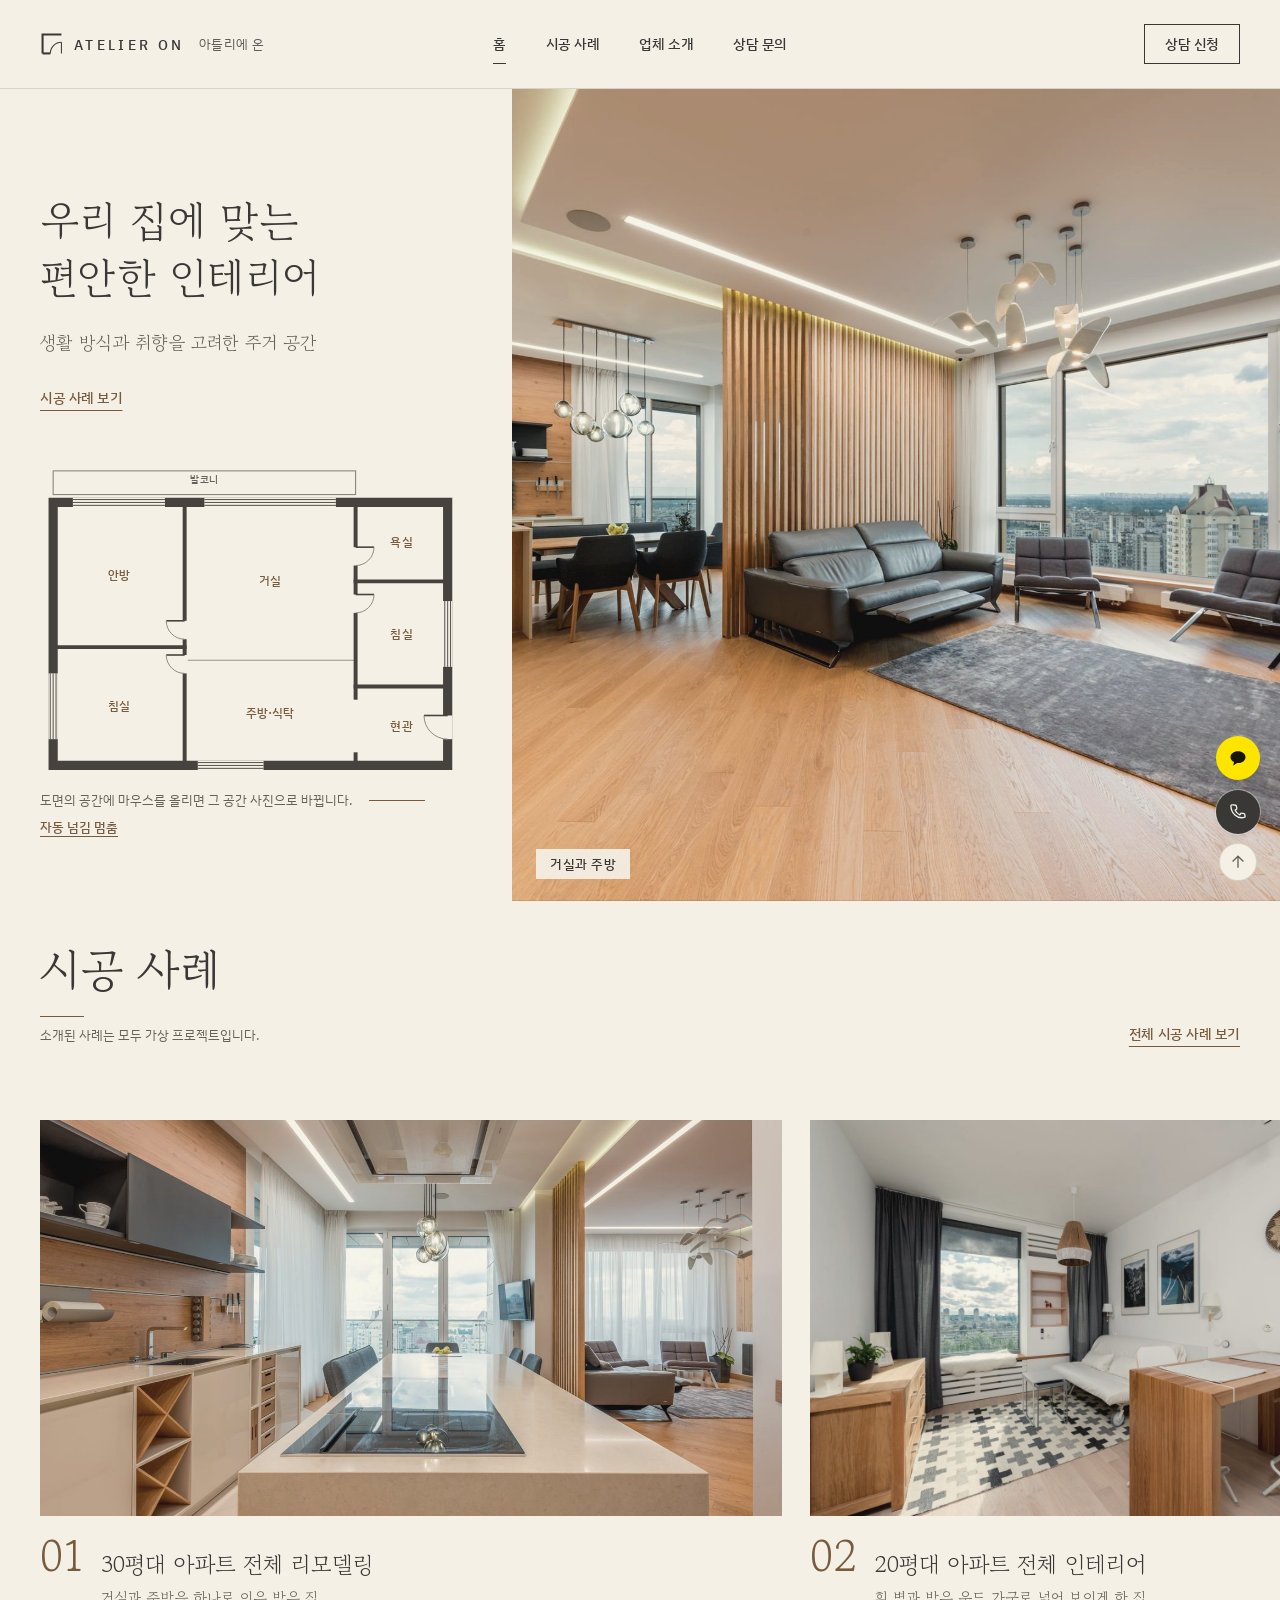
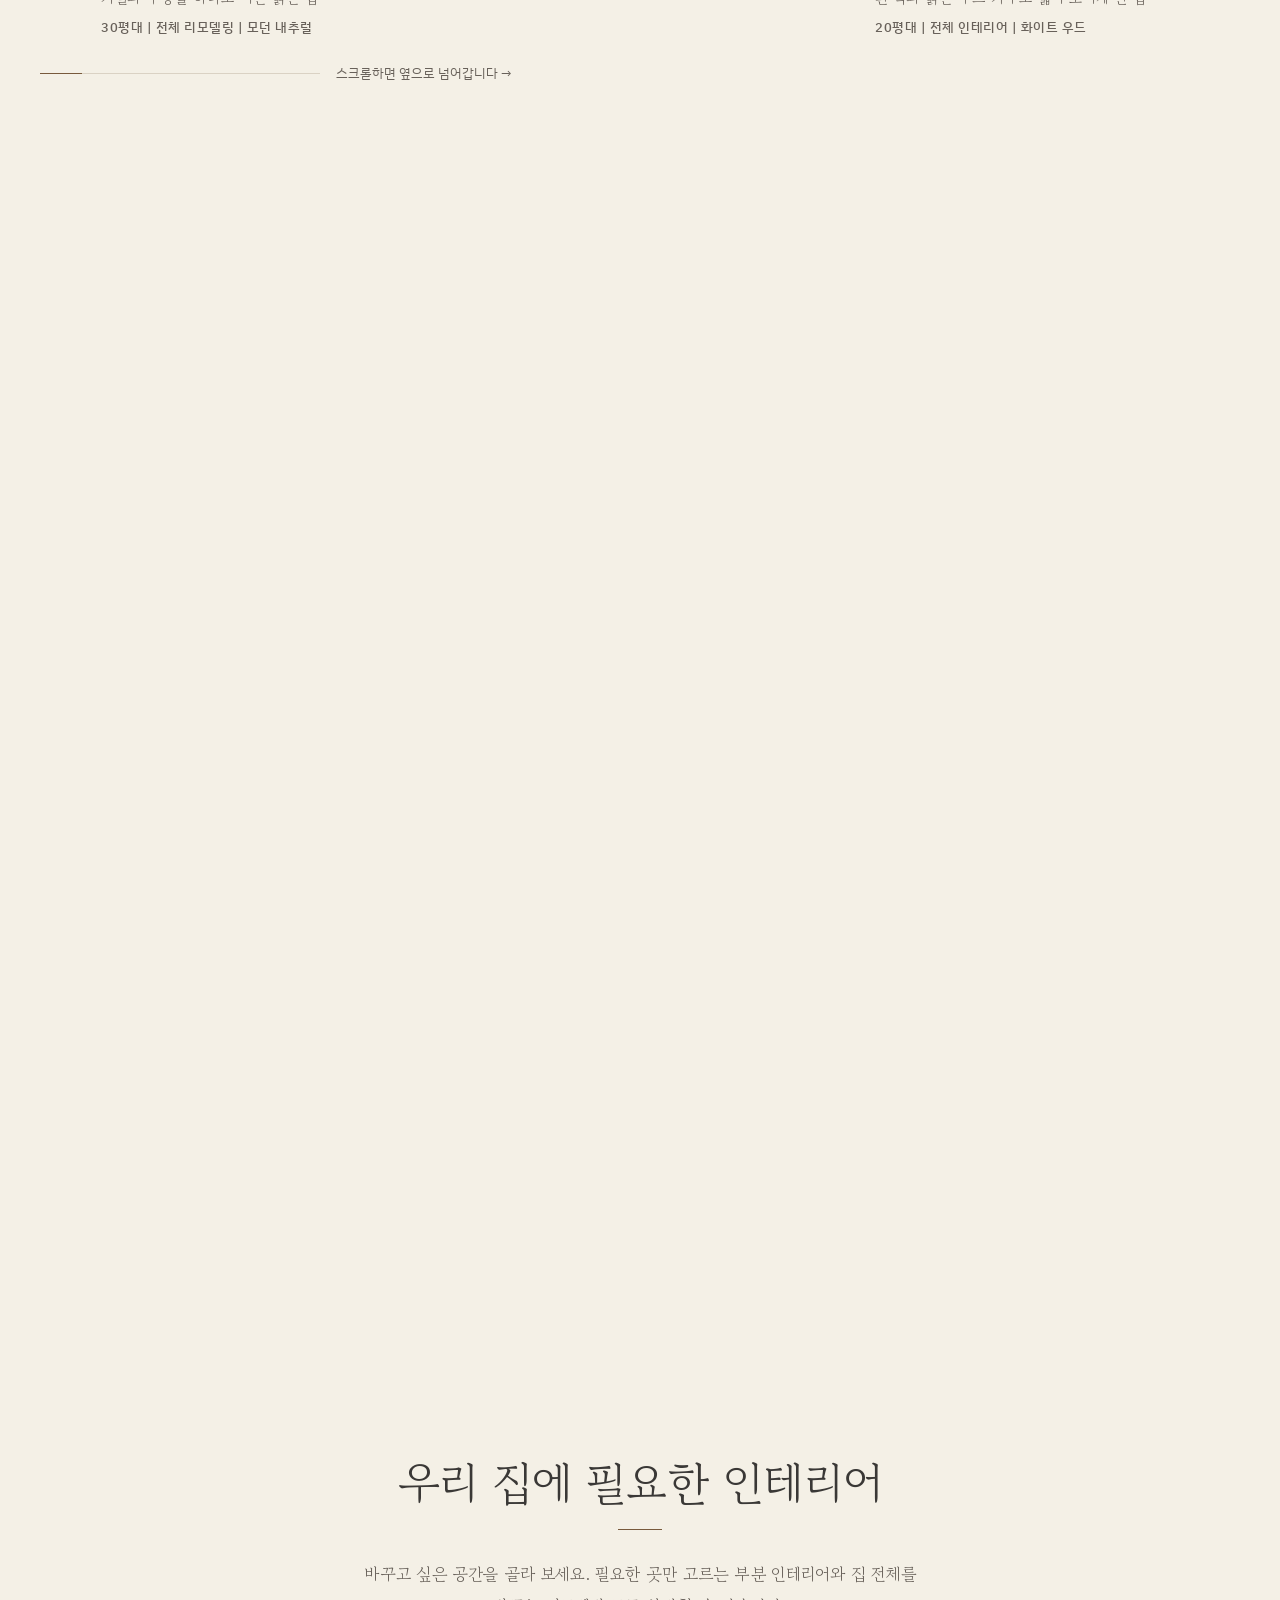
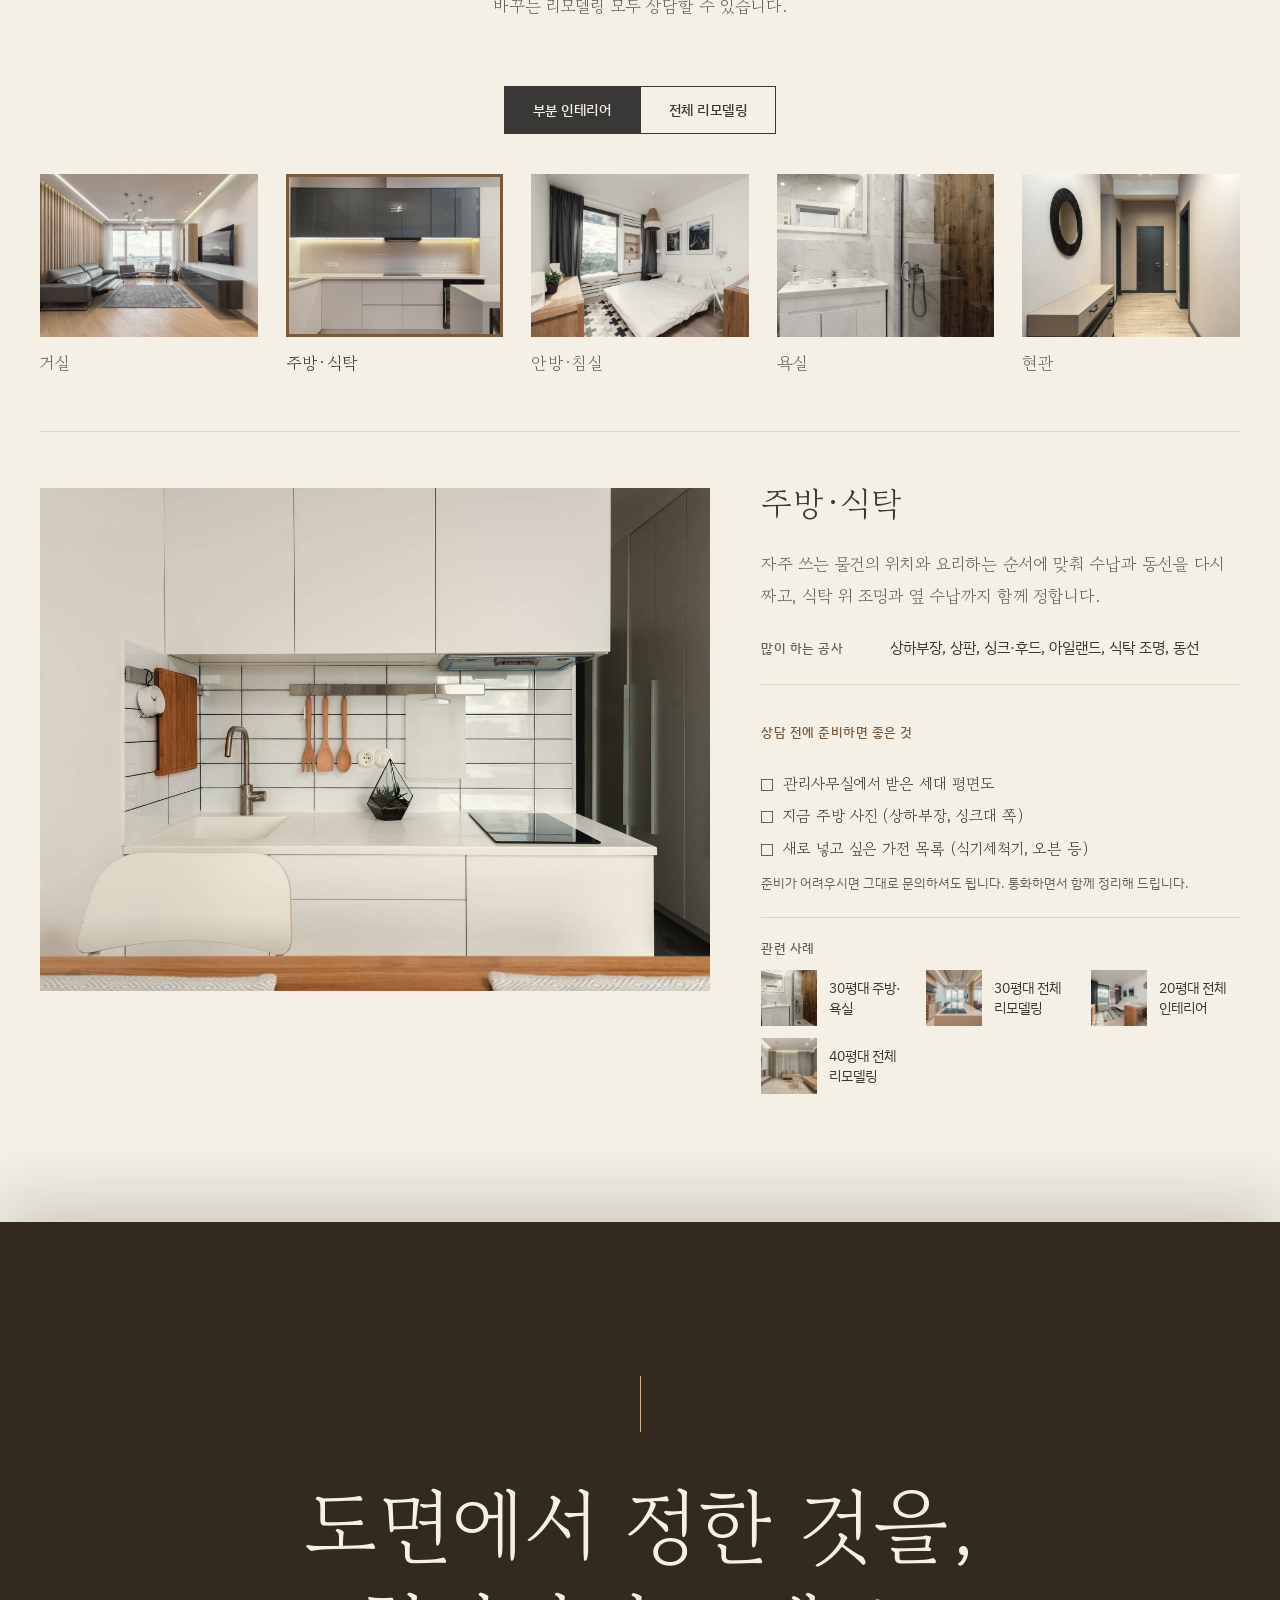
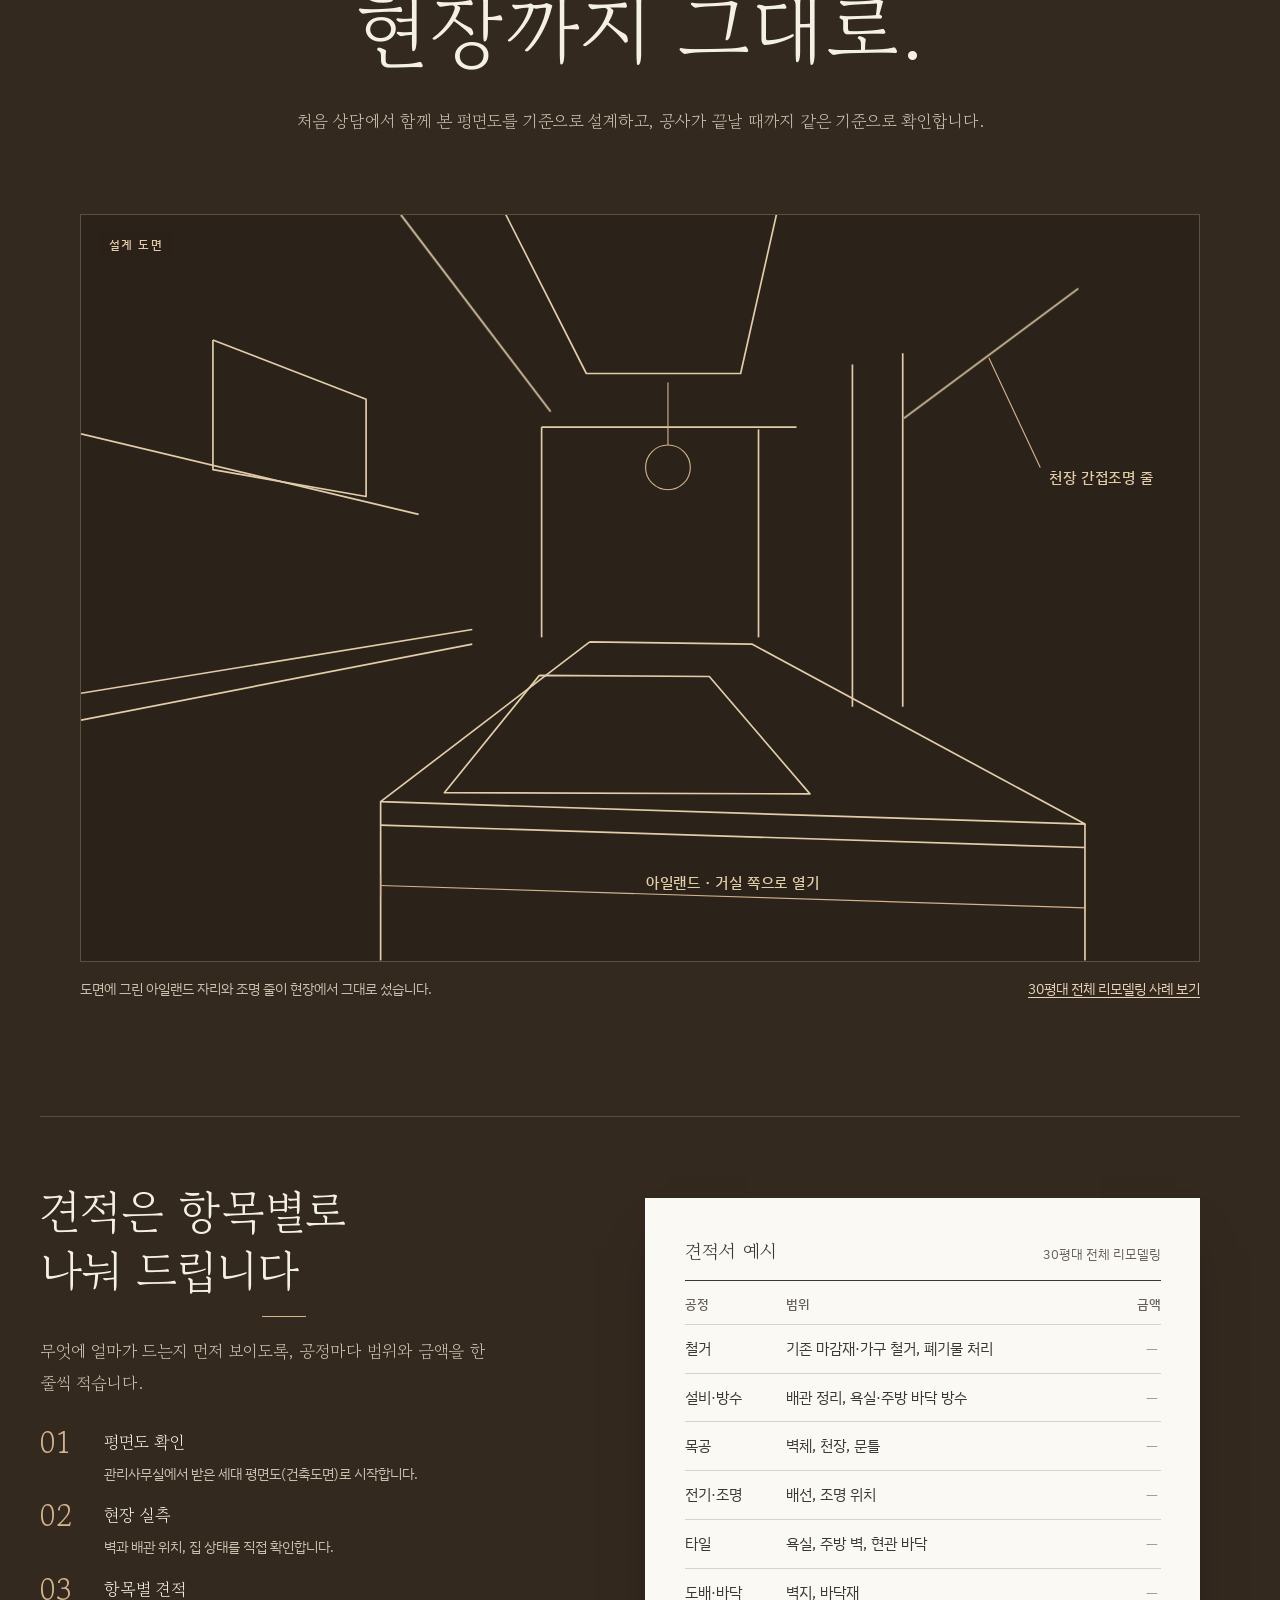
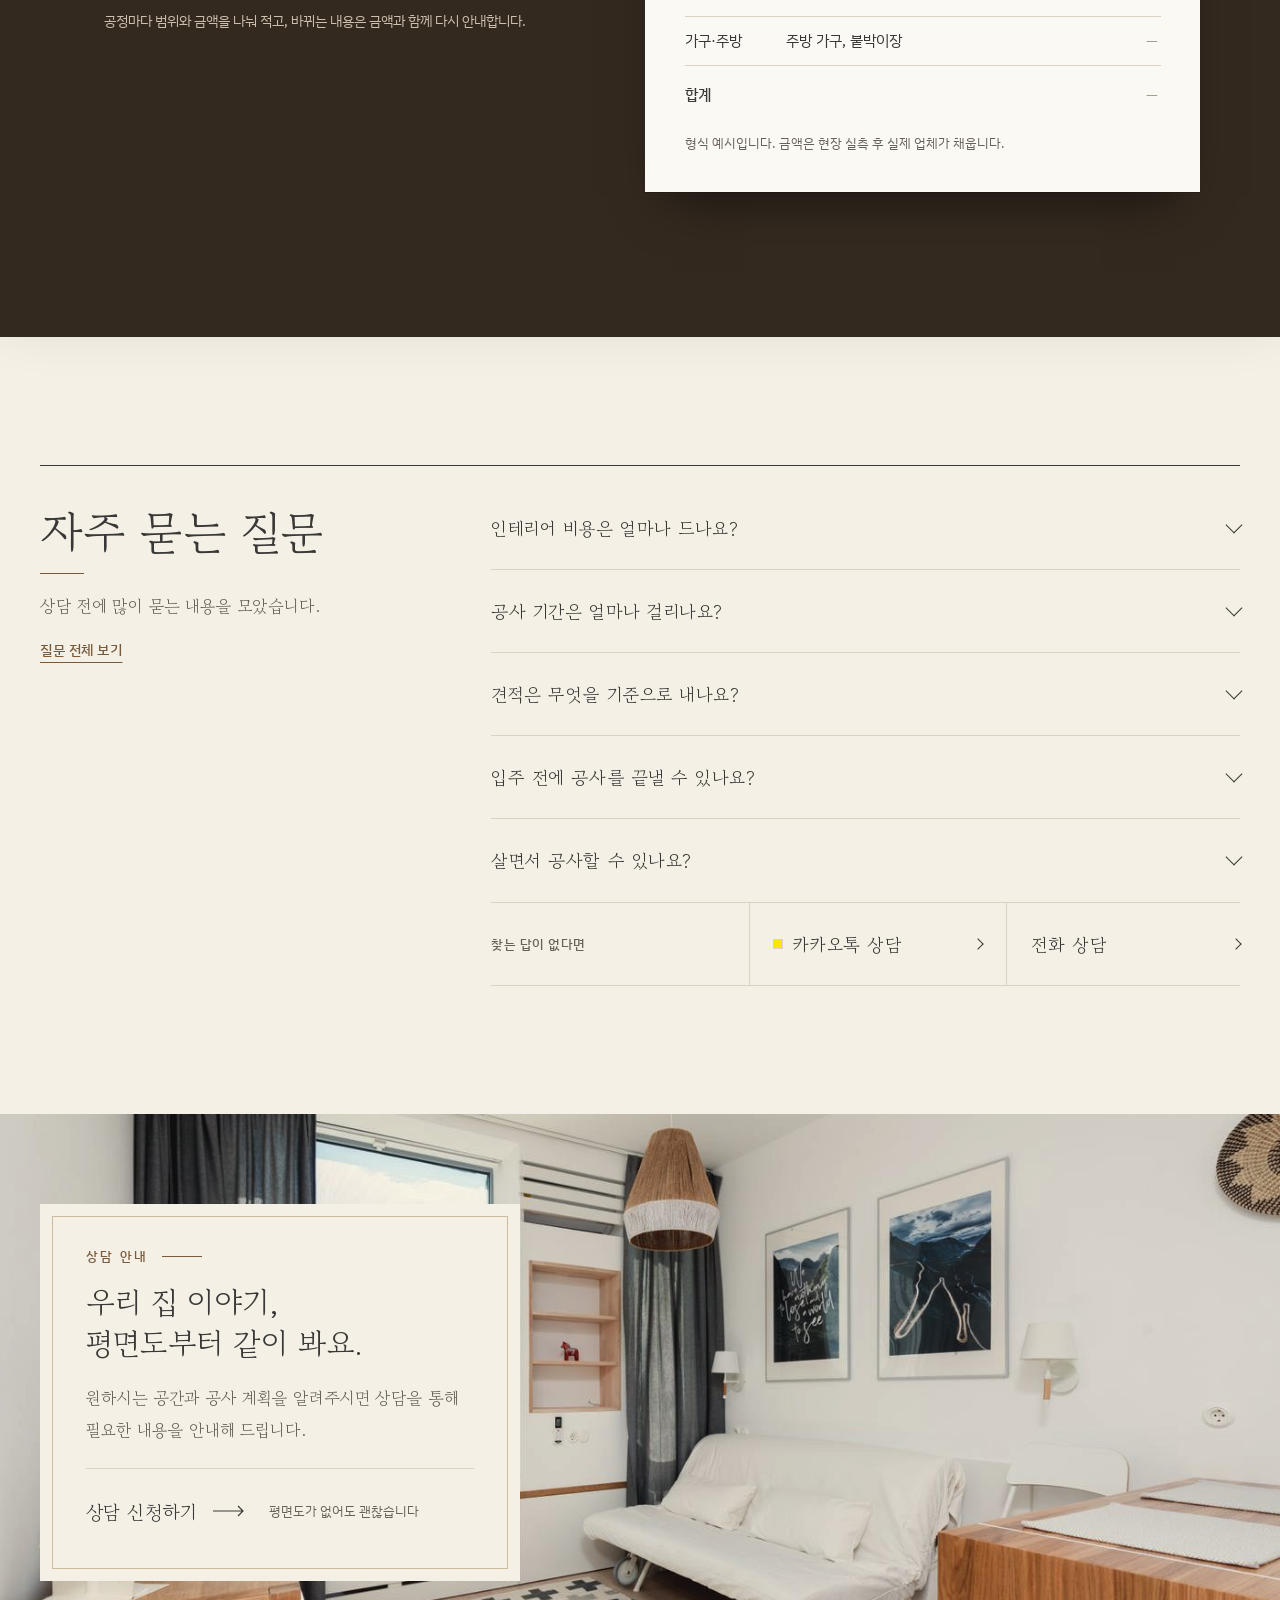
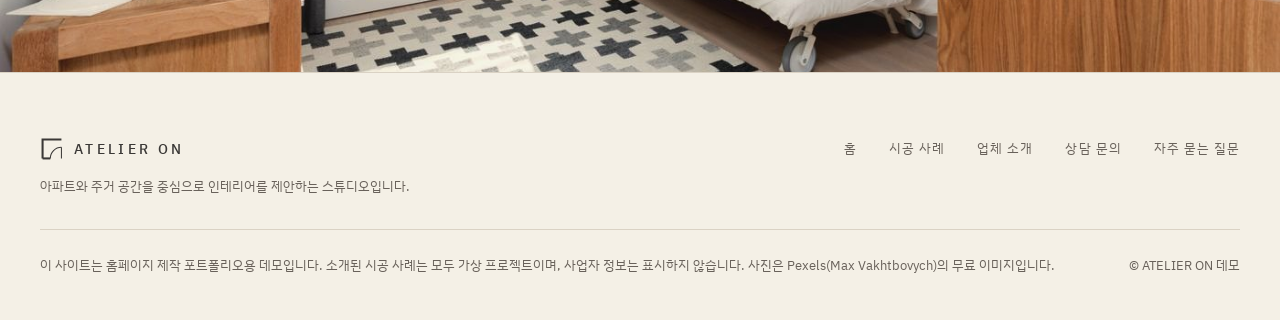
==== commit d852f9ae: "Promise section: traced drawing wipes to site photo on scroll; smaller CTA Co-Authored-By: Claude Op" ====
--- a/atelier-on/index.html
+++ b/atelier-on/index.html
@@ -60,25 +60,15 @@
       <span class="promise-rule" aria-hidden="true"></span>
       <p class="promise-line">도면에서 정한 것을,<br>현장까지 그대로.</p>
       <p class="promise-sub">처음 상담에서 함께 본 평면도를 기준으로 설계하고, 공사가 끝날 때까지 같은 기준으로 확인합니다.</p>
-      <figure class="proof">
-        <div class="proof-col">
-          <p class="proof-step"><span>01</span>설계 단계 · 평면도</p>
-          <div class="proof-sheet">
-            <div data-proof-plan></div>
-            <dl class="title-block">
-              <div><dt>도면</dt><dd>30평대 아파트 평면 (예시)</dd></div>
-              <div><dt>표시</dt><dd><b>A</b> 거실 쪽으로 여는 아일랜드 자리</dd></div>
-            </dl>
-          </div>
+      <figure class="trace" data-trace>
+        <div class="trace-box">
+          <div data-img="6933853" data-alt="거실 쪽으로 열린 아일랜드 주방. 30평대 전체 리모델링 사례" data-pos="50% 50%"></div>
+          <div class="trace-lines" data-trace-lines></div>
+          <span class="trace-edge" aria-hidden="true"></span>
+          <p class="trace-label trace-label-a" aria-hidden="true">설계 도면</p>
+          <p class="trace-label trace-label-b" aria-hidden="true">완성 현장</p>
         </div>
-        <div class="proof-col">
-          <p class="proof-step"><span>02</span>완성 · 현장</p>
-          <div class="proof-photo">
-            <div data-img="6933853" data-alt="거실 쪽으로 열린 아일랜드 주방" data-pos="50% 60%"></div>
-            <b class="proof-tag" aria-hidden="true">A</b>
-          </div>
-        </div>
-        <figcaption>도면에 A로 표시한 아일랜드 자리 그대로 완성한 주방입니다. <a href="project-30.html">30평대 전체 리모델링 사례 보기</a></figcaption>
+        <figcaption><span>도면에 그린 아일랜드 자리와 조명 줄이 현장에서 그대로 섰습니다.</span><a href="project-30.html">30평대 전체 리모델링 사례 보기</a></figcaption>
       </figure>
     </div>
   </section>
--- a/atelier-on/styles.css
+++ b/atelier-on/styles.css
@@ -633,20 +633,20 @@
 .hs-on .hs-sticky{padding-bottom:clamp(16px, 3vh, 32px)}
 
 /* ---------- 홈 마지막 상담: 큰 제목 + 사진 ---------- */
-.cta-final{position:relative;display:grid;align-items:end;min-height:clamp(620px, 92vh, 920px);overflow:hidden;background:var(--walnut, #33291F)}
+.cta-final{position:relative;display:grid;align-items:center;min-height:clamp(440px, 62vh, 600px);overflow:hidden;background:var(--walnut, #33291F)}
 .cta-final-photo{position:absolute;inset:0}
 .cta-final-photo .ph{position:absolute;inset:0;aspect-ratio:auto}
 .cta-final-photo .ph img{transform:scale(1.08);transition:transform 2.6s cubic-bezier(.2,.6,.2,1)}
 .cta-final.seen .cta-final-photo .ph img{transform:none}
-.cta-final-inner{position:relative;padding-block:clamp(48px, 6vw, 96px)}
-.cta-card{position:relative;max-width:600px;display:grid;gap:24px;padding:clamp(48px, 5vw, 72px);background:var(--paper);opacity:0;transform:translateY(32px);transition:opacity 1s ease .5s,transform 1.2s cubic-bezier(.2,.7,.2,1) .5s}
+.cta-final-inner{position:relative;padding-block:clamp(40px, 4vw, 64px)}
+.cta-card{position:relative;max-width:480px;display:grid;gap:18px;padding:clamp(36px, 3.6vw, 52px);background:var(--paper);opacity:0;transform:translateY(32px);transition:opacity 1s ease .5s,transform 1.2s cubic-bezier(.2,.7,.2,1) .5s}
 .cta-card::before{content:"";position:absolute;inset:12px;border:1px solid #CDBB9F;pointer-events:none}
 .cta-final.seen .cta-card{opacity:1;transform:none}
 .cta-label{display:flex;align-items:center;gap:14px;font:500 12.5px/1 var(--sans);letter-spacing:.18em;color:var(--oak)}
 .cta-label::after{content:"";width:40px;height:1px;background:currentColor}
-.cta-final-title{font-size:clamp(30px, 3vw, 46px);line-height:1.35;letter-spacing:-.005em}
+.cta-final-title{font-size:clamp(26px, 2.4vw, 36px);line-height:1.35;letter-spacing:-.005em}
 .cta-text{color:var(--stone);max-width:28em}
-.cta-actions{display:flex;flex-wrap:wrap;align-items:center;gap:12px 28px;margin-top:8px;padding-top:24px;border-top:1px solid var(--line)}
+.cta-actions{display:flex;flex-wrap:wrap;align-items:center;gap:8px 24px;margin-top:4px;padding-top:18px;border-top:1px solid var(--line)}
 .cta-go{display:inline-flex;align-items:center;gap:16px;min-height:48px;font:400 19px/1 var(--serif);letter-spacing:.02em;color:var(--ink);text-decoration:none}
 .cta-go svg{width:32px;height:12px;transition:transform .35s cubic-bezier(.2,.7,.2,1)}
 .cta-go:hover{color:var(--oak)}
@@ -658,7 +658,7 @@
   .cta-final{display:block;min-height:0;background:var(--paper-2)}
   .cta-final-photo{position:relative;aspect-ratio:4/3}
   .cta-final-inner{padding:0 20px 64px;margin-top:-56px}
-  .cta-card{padding:40px 28px}
+  .cta-card{padding:32px 24px}
   .cta-card::before{inset:8px}
 }
 
@@ -760,47 +760,38 @@
 .materials .mat-wrap,.materials .mat-note{grid-column:2}
 @media (max-width:900px){ .materials{grid-template-columns:1fr} .materials-head{grid-row:auto;position:static} .materials .mat-wrap,.materials .mat-note{grid-column:1} }
 
-/* ---------- 약속: 도면 → 현장 ---------- */
-.proof{display:grid;grid-template-columns:repeat(2,minmax(0,1fr));gap:20px clamp(24px, 3vw, 48px);margin-top:clamp(64px, 7vw, 112px);text-align:left}
-.proof-col{display:grid;grid-template-rows:auto 1fr;gap:14px;min-width:0}
-.proof-step{display:flex;align-items:baseline;gap:12px;padding-bottom:12px;border-bottom:1px solid rgba(211,180,140,.35);font:500 13px/1.4 var(--sans);letter-spacing:.06em;color:#CBBFAE}
-.proof-step span{font:400 15px/1 var(--serif);color:#D3B48C}
-.proof-sheet{position:relative;display:grid;grid-template-rows:1fr auto;border:1px solid rgba(211,180,140,.45);padding:clamp(20px, 2.4vw, 36px) clamp(20px, 2.4vw, 36px) 0}
-.proof-sheet .plan{--plan-bg:var(--walnut);display:block;max-height:420px;margin:0 auto}
-.proof .plan .ap-walls line,.proof .plan .ap-walls rect,.proof .plan .ap-marks .win,.proof .plan .ap-marks .leaf{stroke:#E4D3B8}
-.proof .plan .ap-marks .swing,.proof .plan .ap-balcony rect,.proof .plan .ap-open line{stroke:#9C8A70}
-.proof .plan .room text{fill:#E4D3B8}
-.proof .plan .ap-balcony text{fill:#9C8A70}
-.proof .plan pattern rect{fill:#4A3B2C}
-.proof .plan pattern path{stroke:#B99A6E;stroke-width:1}
-.proof .plan .room.on text{stroke:#4A3B2C;fill:#F4F0E6}
-.proof .ap-callout line{stroke:#D3B48C;stroke-width:.8}
-.proof .ap-callout circle{fill:var(--walnut);stroke:#D3B48C;stroke-width:1}
-.proof .ap-callout text{font:400 10px var(--serif);fill:#D3B48C;text-anchor:middle}
-.proof .ap-dim line{stroke:#7E6E58;stroke-width:.6}
-.title-block{display:grid;grid-template-columns:1fr 1.4fr;margin:clamp(16px, 2vw, 28px) calc(-1 * clamp(20px, 2.4vw, 36px)) 0;border-top:1px solid rgba(211,180,140,.45)}
-.title-block div{padding:12px clamp(20px, 2.4vw, 36px) 14px;display:grid;gap:2px}
-.title-block div+div{border-left:1px solid rgba(211,180,140,.45)}
-.title-block dt{font:500 11px/1.4 var(--sans);letter-spacing:.12em;color:#9C8A70}
-.title-block dd{margin:0;font:400 14px/1.5 var(--sans);color:#E4D3B8}
-.title-block b{font:400 14px var(--serif);color:#D3B48C;margin-right:6px}
-.proof-photo{position:relative;min-height:0}
-.proof-photo .ph{position:absolute;inset:0;aspect-ratio:auto}
-.proof-tag{position:absolute;left:16px;top:16px;display:grid;place-items:center;width:30px;height:30px;border-radius:50%;background:var(--walnut);border:1px solid #D3B48C;font:400 14px/1 var(--serif);color:#D3B48C}
-.proof figcaption{grid-column:1 / -1;font:400 13.5px/1.7 var(--sans);color:#CBBFAE}
-.proof figcaption a{color:#E4D3B8;text-underline-offset:3px;margin-left:6px}
-.proof figcaption a:hover{color:#D3B48C}
+/* ---------- 약속: 사진 위 도면 선이 걷힘 ---------- */
+.trace{max-width:1120px;margin:clamp(56px, 6vw, 96px) auto 0;display:grid;gap:16px;text-align:left;--p:0}
+.trace-box{position:relative;aspect-ratio:1400/934;overflow:hidden;background:#2B221A;border:1px solid rgba(211,180,140,.3)}
+.trace-box .ph{position:absolute;inset:0;aspect-ratio:auto;clip-path:inset(0 calc((1 - var(--p)) * 100%) 0 0)}
+.trace-lines,.trace-lines svg{position:absolute;inset:0;width:100%;height:100%}
+.trace-lines polyline,.trace-lines line,.trace-lines circle{fill:none;stroke:#E2CDA9;stroke-width:1.5;stroke-linejoin:round}
+.trace-lines .tl-light polyline{stroke-dasharray:8 6}
+.trace-lines .tl-note line,.trace-lines .tl-note circle{stroke:#D3B48C;stroke-width:1}
+.trace-lines text{font:500 13px var(--sans);fill:#E2CDA9;letter-spacing:.04em}
+.trace-lines .tl-note text{text-anchor:middle}
+.trace-lines .tl-note text:last-child{text-anchor:start}
+.trace-lines .tl-main,.trace-lines .tl-light{opacity:calc(1 - var(--p) * .72)}
+.trace-lines .tl-note-wrap{opacity:calc(1 - var(--p))}
+.trace-edge{position:absolute;top:0;bottom:0;left:calc(var(--p) * 100%);width:1px;background:#E2CDA9;opacity:calc(var(--p) * (1 - var(--p)) * 4)}
+.trace-label{position:absolute;top:18px;padding:6px 10px;font:500 12px/1 var(--sans);letter-spacing:.12em;color:#E2CDA9;background:rgba(43,34,26,.72)}
+.trace-label-a{left:18px;opacity:calc(1 - var(--p))}
+.trace-label-b{right:18px;opacity:var(--p)}
+.trace figcaption{display:flex;flex-wrap:wrap;justify-content:space-between;gap:8px 24px;font:400 13.5px/1.7 var(--sans);color:#CBBFAE}
+.trace figcaption a{color:#E4D3B8;text-underline-offset:3px}
+.trace figcaption a:hover{color:#D3B48C}
 @media (prefers-reduced-motion:no-preference){
-  .proof-photo .ph{clip-path:inset(0 100% 0 0);transition:clip-path 1.3s cubic-bezier(.7,0,.2,1) 1.1s}
-  .proof-tag,.proof .ap-callout,.title-block{opacity:0;transition:opacity .6s ease 1.6s}
-  .proof.seen .proof-photo .ph{clip-path:inset(0)}
-  .proof.seen .proof-tag,.proof.seen .ap-callout,.proof.seen .title-block{opacity:1}
-}
-@media (max-width:768px){
-  .proof{grid-template-columns:1fr;gap:40px}
-  .proof-photo{aspect-ratio:4/3}
-  .title-block{grid-template-columns:1fr}
-  .title-block div+div{border-left:0;border-top:1px solid rgba(211,180,140,.45)}
+  .trace .tl-main polyline,.trace .tl-light polyline{stroke-dasharray:1;stroke-dashoffset:1}
+  .trace.drawn .tl-main polyline{animation:draw 1.4s cubic-bezier(.5,0,.2,1) forwards}
+  .trace.drawn .tl-light polyline{stroke-dasharray:8 6;stroke-dashoffset:0;opacity:0;animation:fade .6s ease 1.2s forwards}
+  .trace .tl-note{opacity:0}
+  .trace.drawn .tl-note{animation:fade .6s ease 1.3s forwards}
+}
+@media (max-width:768px){
+  .trace-lines polyline,.trace-lines line,.trace-lines circle{stroke-width:3}
+  .trace-lines .tl-note text{display:none}
+  .trace-label{top:10px;font-size:11px}
+  .trace-label-a{left:10px}.trace-label-b{right:10px}
 }
 .dark-zone .promise + .section{padding-top:clamp(56px, 5vw, 80px)}
 .dark-zone .estimate{padding-top:clamp(48px, 5vw, 72px);border-top:1px solid rgba(211,180,140,.25)}
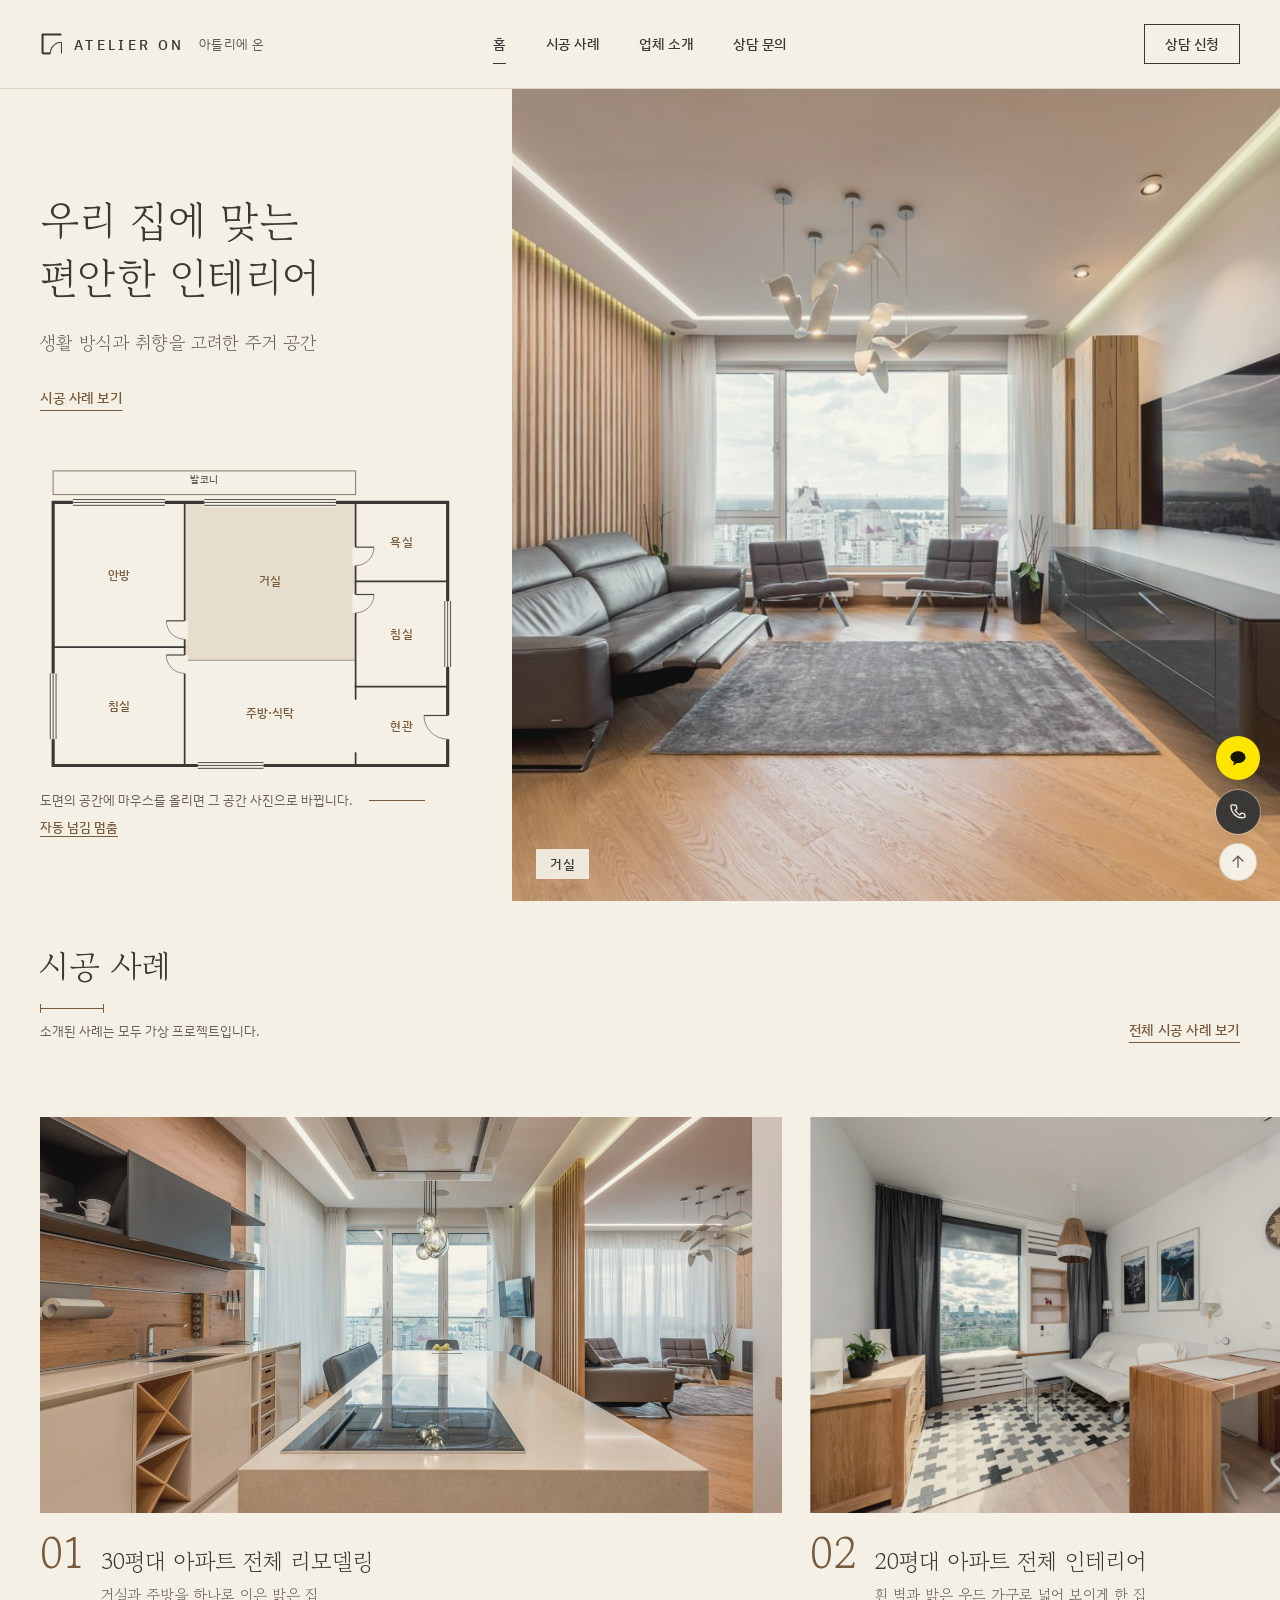
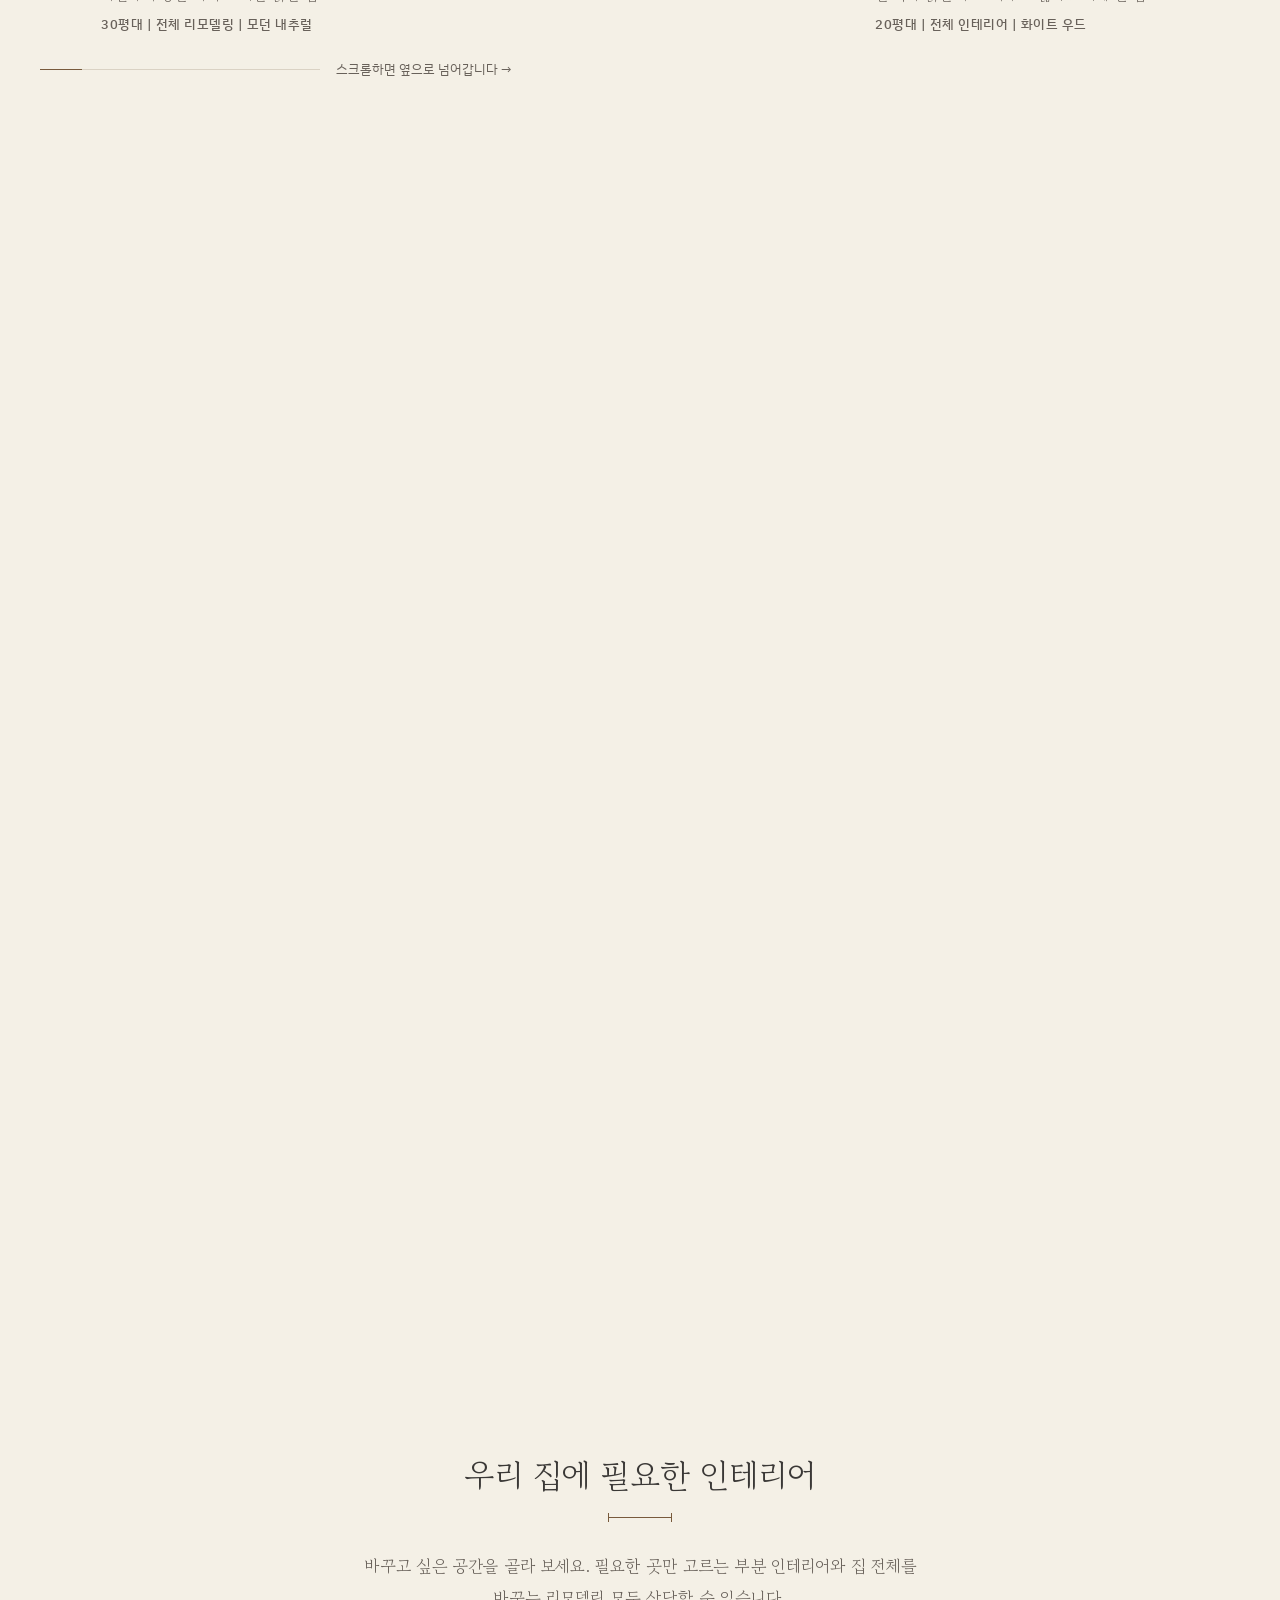
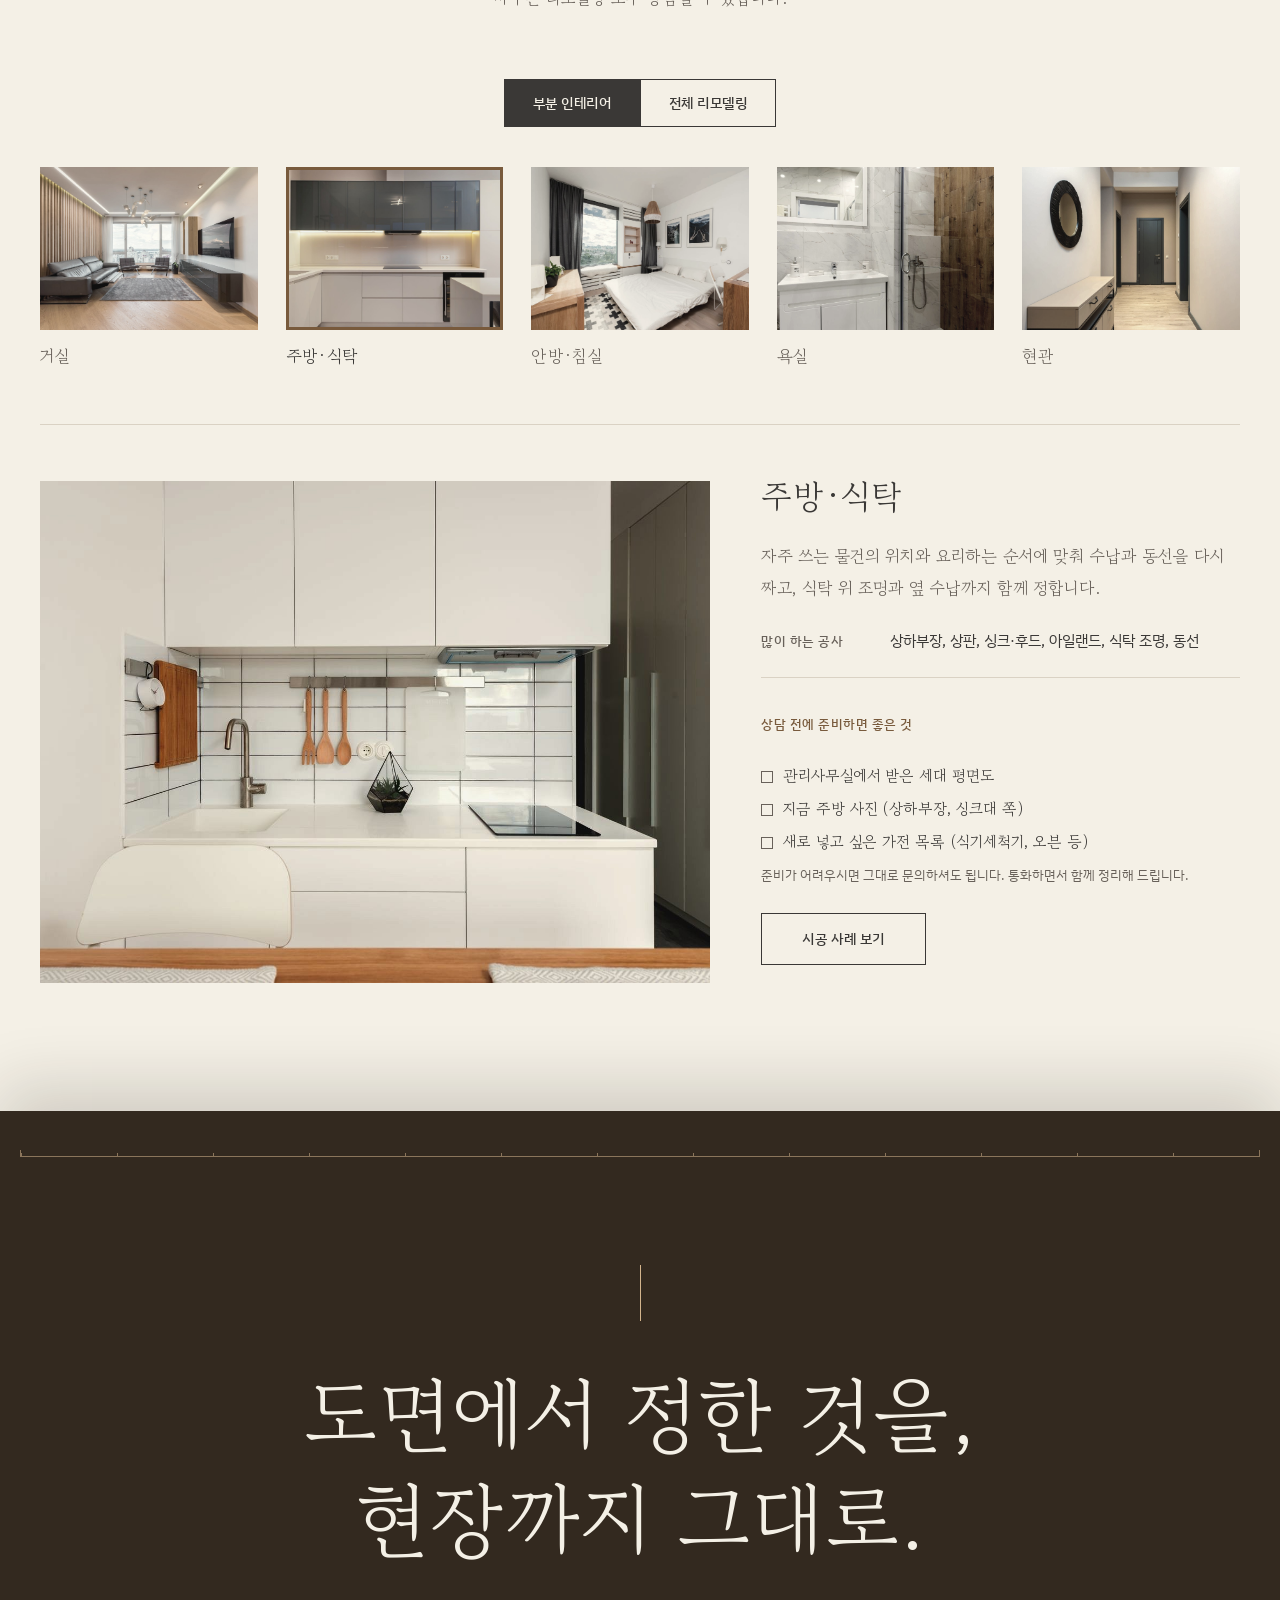
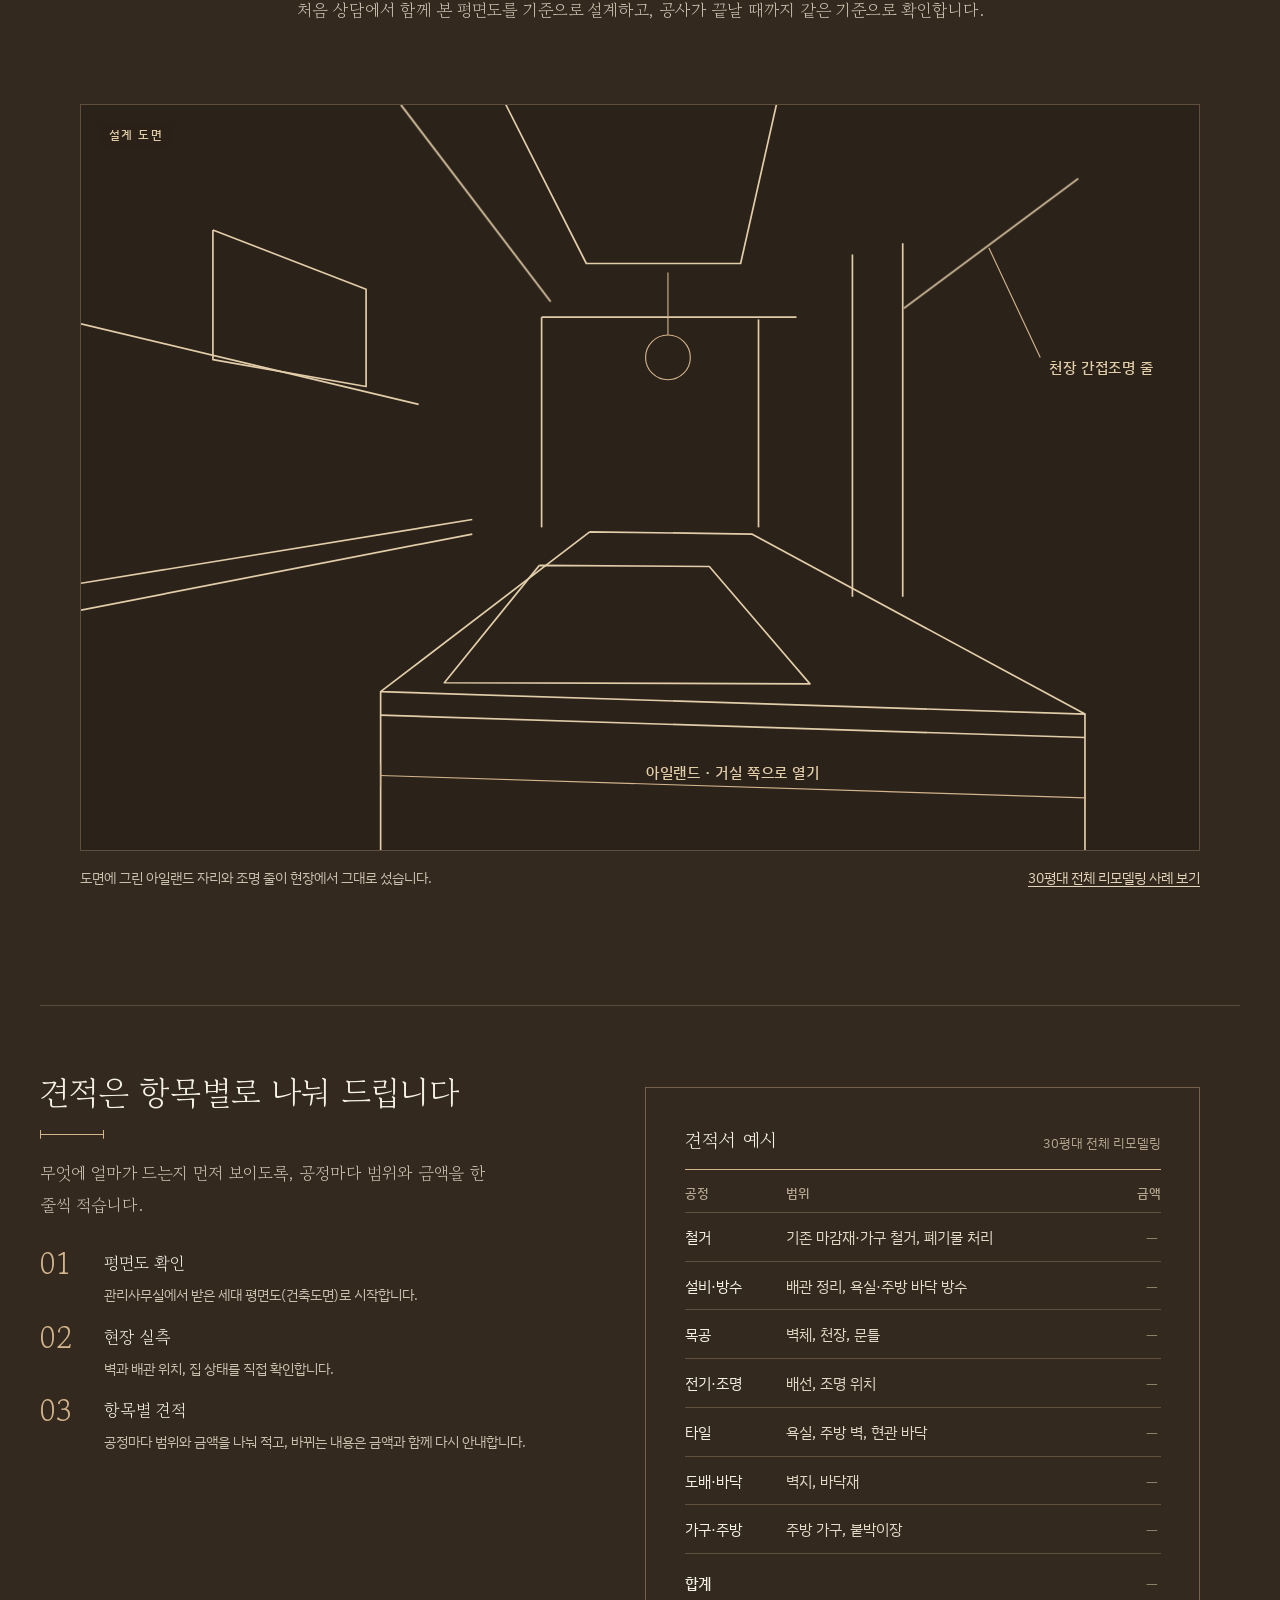
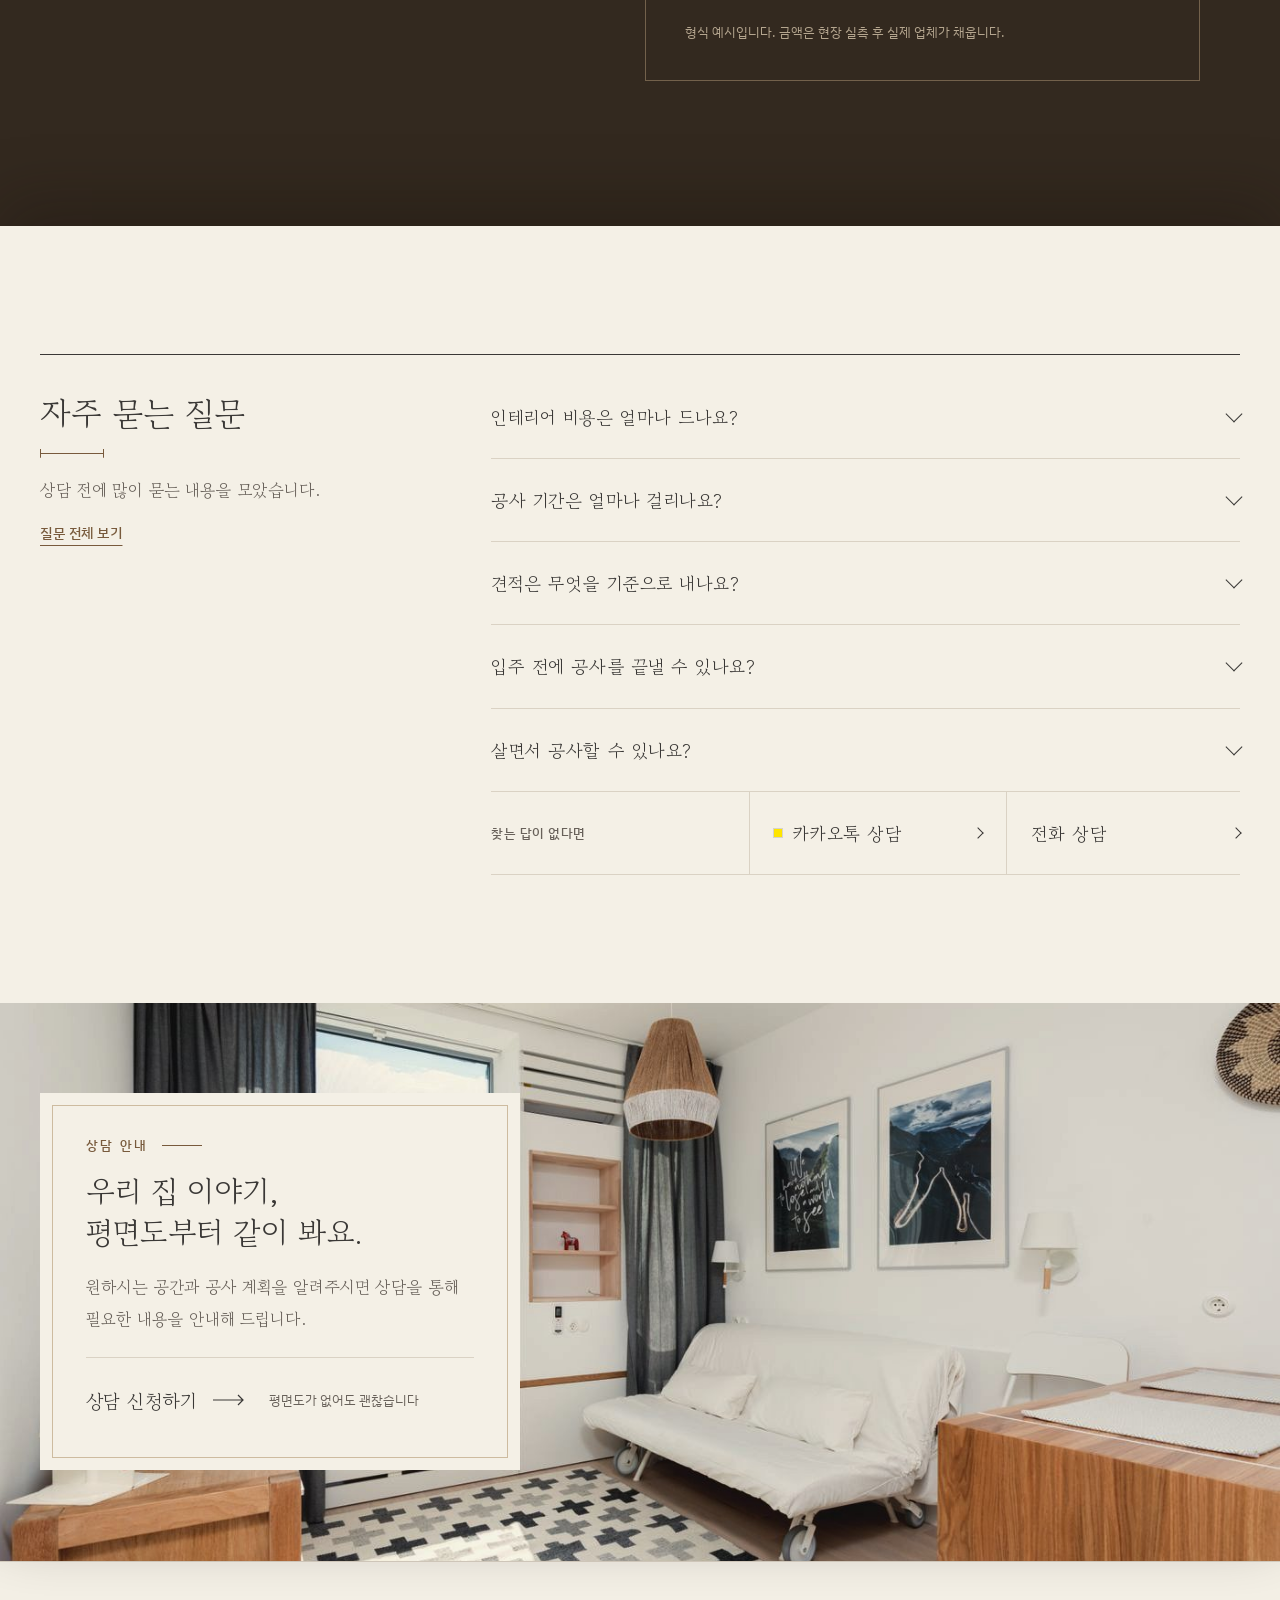
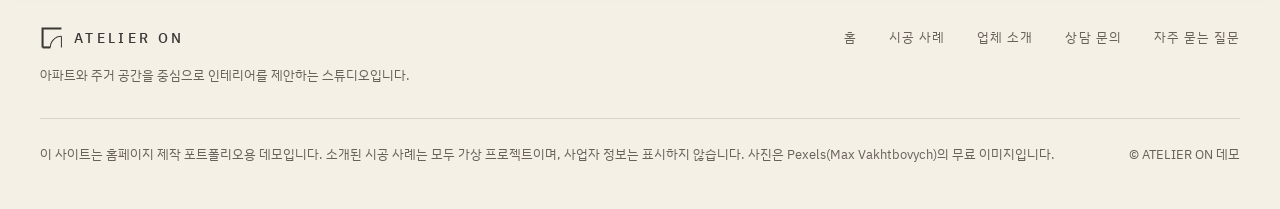
==== commit 802ff2c7: "Home: FAQ and CTA slide over the walnut zone (second stacked cover) Co-Authored-By: Claude Opus 5.5 " ====
--- a/atelier-on/index.html
+++ b/atelier-on/index.html
@@ -54,7 +54,8 @@
     </div>
   </section>
 
-  <div class="dark-zone">
+  <div class="stack stack-b">
+  <div class="dark-zone stack-under">
   <section class="promise" aria-label="아틀리에 온의 약속">
     <div class="wrap">
       <span class="promise-rule" aria-hidden="true"></span>
@@ -104,8 +105,8 @@
     </div>
   </section>
   </div>
-  </div>
 
+  <div class="stack-cover">
   <section class="section" aria-labelledby="faq-title">
     <div class="wrap faq-split">
       <div class="faq-side">
@@ -123,6 +124,9 @@
   </section>
 
   <div data-final></div>
+  </div>
+  </div>
+  </div>
 </main>
 <script src="main.js"></script>
 </body>
--- a/atelier-on/styles.css
+++ b/atelier-on/styles.css
@@ -43,7 +43,7 @@
 @media (prefers-reduced-motion:no-preference){ html{scroll-behavior:smooth} }
 
 /* ---------- 글자 단계 ---------- */
-.sec-title{font-size:clamp(30px, 3.6vw, 56px);line-height:1.3;letter-spacing:-.005em;text-align:center;margin-bottom:64px}
+.sec-title{font-size:clamp(26px, 2.6vw, 40px);line-height:1.3;letter-spacing:-.005em;text-align:center;margin-bottom:64px}
 .t-h1{font-size:clamp(24px, 2.2vw, 30px);letter-spacing:.04em}
 .t-h2{font-size:clamp(22px, 2vw, 27px);letter-spacing:.02em}
 .t-h3{font-size:19px;letter-spacing:.04em}
@@ -293,16 +293,13 @@
   .plan.draw .room text,.plan.draw .ap-balcony,.plan.draw .ap-open{opacity:0;animation:fade .5s ease 1s forwards}
   /* 첫 화면 순서: 벽 → 사진 */
   @media (min-width:901px){
-    /* 사진: 우드 슬랫처럼 세로 띠가 차례로 걷히며 드러남 */
-    .home-hero-photo .hero-slats{position:absolute;inset:0;z-index:2;display:grid;grid-template-columns:repeat(6,1fr);pointer-events:none}
-    .hero-slats i{background:var(--paper);transform-origin:50% 0;animation:slat .9s cubic-bezier(.7,0,.2,1) forwards}
-    .hero-slats i:nth-child(1){animation-delay:1.5s}.hero-slats i:nth-child(2){animation-delay:1.62s}.hero-slats i:nth-child(3){animation-delay:1.74s}
-    .hero-slats i:nth-child(4){animation-delay:1.86s}.hero-slats i:nth-child(5){animation-delay:1.98s}.hero-slats i:nth-child(6){animation-delay:2.1s}
+    /* 사진: 도면이 다 그려진 뒤, 도면 쪽(왼쪽)부터 걷히며 드러남 */
+    .home-hero-photo{clip-path:inset(0 100% 0 0);animation:wipe 1.4s cubic-bezier(.7,0,.2,1) 1.5s forwards}
     .home-hero-photo .hero-shot.on img{transform:scale(1.06);animation:settle 2s cubic-bezier(.2,.7,.2,1) 1.5s forwards}
     .home-hero-photo .hero-shot-name{opacity:0;animation:fade .5s ease 3s forwards}
   }
 }
-@keyframes slat{to{transform:scaleY(0)}}
+@keyframes wipe{to{clip-path:inset(0)}}
 
 @keyframes settle{to{transform:none}}
 @keyframes draw{to{stroke-dashoffset:0}}
@@ -514,11 +511,11 @@
 .title-motion .sec-title,.title-motion .t-h2{position:relative}
 .title-motion .sec-title .tt,.title-motion .t-h2 .tt{display:inline-block;overflow:hidden;vertical-align:top;padding-bottom:.08em}
 .title-motion .sec-title .tt>span,.title-motion .t-h2 .tt>span{display:inline-block;transform:translateY(110%);transition:transform .9s cubic-bezier(.2,.75,.2,1) .35s}
-.title-motion .sec-title::after,.title-motion .t-h2::after{content:"";display:block;width:44px;height:1px;margin:12px auto 0;background:var(--oak);transform:scaleX(0);transition:transform .5s cubic-bezier(.5,0,.2,1)}
-.title-motion .row-head .sec-title::after,.title-motion .faq-side .sec-title::after,.title-motion .t-h2::after{margin-left:0;transform-origin:0 50%}
-.title-motion .cta .sec-title::after,.title-motion .sec-head .t-h2::after{margin-left:auto;transform-origin:50% 50%}
+.title-motion .sec-title::after,.title-motion .t-h2::after{content:"";display:block;width:64px;height:9px;margin:14px auto 0;border-left:1px solid var(--dim, var(--oak));border-right:1px solid var(--dim, var(--oak));background:linear-gradient(var(--dim, var(--oak)),var(--dim, var(--oak))) 0 50%/100% 1px no-repeat;clip-path:inset(0 100% 0 0);transition:clip-path .8s cubic-bezier(.5,0,.2,1)}
+.title-motion .row-head .sec-title::after,.title-motion .faq-side .sec-title::after,.title-motion .t-h2::after,.title-motion .estimate-side .sec-title::after{margin-left:0}
+.title-motion .cta .sec-title::after,.title-motion .sec-head .t-h2::after{margin-left:auto}
 .title-motion .in .tt>span{transform:none}
-.title-motion .in::after{transform:scaleX(1)}
+.title-motion .in::after{clip-path:inset(0)}
 
 /* ---------- 홈: 약속 한 줄 ---------- */
 .promise{padding-block:clamp(40px, 5vw, 72px) clamp(112px, 11vw, 168px);text-align:center}
@@ -582,7 +579,7 @@
 .hs-on .hs-card:first-child{width:clamp(560px, 58vw, 920px)}
 
 /* ---------- 어두운 월넛 구간 (약속 + 견적) ---------- */
-.dark-zone{--walnut:#33291F;position:relative;z-index:2;background:var(--walnut);color:var(--paper);box-shadow:0 -24px 60px rgba(30,24,18,.16)}
+.dark-zone{--walnut:#33291F;position:relative;background:var(--walnut);color:var(--paper);box-shadow:0 -24px 60px rgba(30,24,18,.16)}
 /* 고정 범위를 이 묶음 안으로 제한: 월넛 판이 끝나면 서비스 섹션도 함께 올라감 */
 .stack{position:relative}
 /* 덮이는 서비스 섹션: 멈춘 채 살짝 어두워지고 작아짐 */
@@ -590,9 +587,17 @@
 .stack-under::after{content:"";position:absolute;inset:0;pointer-events:none;background:rgb(30,24,18);opacity:calc(var(--cover) * .35)}
 @media (prefers-reduced-motion:reduce){ .stack-under{transform:none} .stack-under::after{display:none} }
 .dark-zone .promise-sub,.dark-zone .estimate-side p,.dark-zone .estimate-steps span{color:#CBBFAE;transition:color .9s}
-.dark-zone .promise-rule,.dark-zone .sec-title::after{background:#D3B48C}
+.dark-zone .promise-rule{background:#D3B48C}
+.dark-zone{--dim:#D3B48C}
 .dark-zone .estimate-steps li::before{color:#D3B48C}
-.dark-zone .quote{color:var(--ink);border-color:transparent}
+.dark-zone .quote{color:var(--paper);background:transparent;border:1px solid rgba(211,180,140,.4)}
+.dark-zone .quote-head{border-bottom-color:#D3B48C}
+.dark-zone .quote-head span,.dark-zone .quote th,.dark-zone .quote-note{color:#B5A68F}
+.dark-zone .quote th,.dark-zone .quote td{border-bottom-color:rgba(211,180,140,.2)}
+.dark-zone .quote td{color:#E4D8C6}
+.dark-zone .quote td:first-child{color:var(--paper)}
+.dark-zone .quote td.blank{color:#8E7F6A}
+.dark-zone .quote-total td{color:#D3B48C}
 .dark-zone .promise-line{color:inherit}
 .dark-zone .promise{padding-block:clamp(120px, 12vw, 180px) clamp(48px, 4vw, 64px)}
 .dark-zone :focus-visible{outline-color:#D3B48C}
@@ -629,7 +634,7 @@
 @media print{ .fab{display:none} }
 
 /* 가로 스크롤 다음 섹션 위 여백 줄이기 */
-.hscroll + .stack .stack-under{padding-top:clamp(56px, 5vw, 88px)}
+.hscroll + .stack > .stack-under{padding-top:clamp(56px, 5vw, 88px)}
 .hs-on .hs-sticky{padding-bottom:clamp(16px, 3vh, 32px)}
 
 /* ---------- 홈 마지막 상담: 큰 제목 + 사진 ---------- */
@@ -663,12 +668,8 @@
 }
 
 /* ---------- 공간 고르기: 사례 미리보기, 공사 기간 막대 ---------- */
-.cases{display:grid;gap:12px;padding-top:20px;border-top:1px solid var(--line)}
-.cases-title{font:500 12.5px/1.6 var(--sans);letter-spacing:var(--track-s);color:var(--stone)}
-.cases-list{display:grid;grid-template-columns:repeat(auto-fill,minmax(140px,1fr));gap:12px 16px}
-.case-mini{display:grid;grid-template-columns:56px 1fr;gap:12px;align-items:center;text-decoration:none;font:400 14px/1.45 var(--sans);color:var(--ink)}
-.case-mini .ph{--ar:1/1}
-.case-mini:hover span{color:var(--oak);text-decoration:underline;text-underline-offset:3px}
+.picker-cases{justify-self:start;margin-top:4px}
+@media (max-width:768px){ .picker-cases{width:100%} }
 .period{display:grid;gap:12px}
 .period-head{display:flex;align-items:baseline;gap:16px;font:400 15px/1.6 var(--sans)}
 .period-head span{font:500 12.5px/1.6 var(--sans);letter-spacing:var(--track-s);color:var(--stone)}
@@ -795,7 +796,6 @@
 }
 .dark-zone .promise + .section{padding-top:clamp(56px, 5vw, 80px)}
 .dark-zone .estimate{padding-top:clamp(48px, 5vw, 72px);border-top:1px solid rgba(211,180,140,.25)}
-.dark-zone .quote{box-shadow:0 1px 0 rgba(0,0,0,.2),0 28px 50px -24px rgba(0,0,0,.55)}
 
 /* ---------- 자주 묻는 질문: 바로 물어보기 ---------- */
 /* 자주 묻는 질문: 위 굵은 선 하나에 왼쪽 제목과 오른쪽 첫 질문을 맞추고, 바로 물어보기는 질문 목록의 마지막 줄로 */
@@ -821,3 +821,36 @@
   .quick-row:first-of-type{padding-left:0;border-left:0}
 }
 @media (max-width:768px){ .faq-split{row-gap:28px} }
+
+/* ---------- 도면 말투 통일 ---------- */
+/* 첫 화면 평면도: 굵은 벽 대신 가는 선 */
+.home-hero-plan .plan .ap-walls .in{stroke-width:1.3}
+.home-hero-plan .plan .ap-walls .out{stroke-width:2.4}
+.home-hero-plan .plan .ap-walls line,.home-hero-plan .plan .ap-walls rect{stroke:#3A3836}
+.home-hero-plan .plan .ap-marks .leaf{stroke-width:.9}
+
+/* 다크 존 위쪽 가장자리: 도면 경계선 (가는 금색 선 + 눈금) */
+.dark-zone::before{content:"";position:absolute;top:clamp(24px, 3vw, 40px);left:max(20px, calc((100% - 1440px) / 2 + 40px));right:max(20px, calc((100% - 1440px) / 2 + 40px));height:7px;opacity:.55;
+  border-left:1px solid #D3B48C;border-right:1px solid #D3B48C;
+  background:linear-gradient(#D3B48C,#D3B48C) 0 100%/100% 1px no-repeat,repeating-linear-gradient(90deg,#D3B48C 0 1px,transparent 1px 96px) 0 100%/100% 4px no-repeat}
+
+/* 시공 사례 카드: 사진 테두리가 선으로 먼저 그려지고 사진이 채워짐 */
+.draw-motion .hs-card .ph,.draw-motion .cards .card .ph{background:transparent}
+.draw-motion .hs-card .ph::after,.draw-motion .cards .card .ph::after{content:"";position:absolute;inset:0;pointer-events:none;
+  background:linear-gradient(var(--ink),var(--ink)) 0 0/0 1px no-repeat,linear-gradient(var(--ink),var(--ink)) 100% 0/1px 0 no-repeat,linear-gradient(var(--ink),var(--ink)) 100% 100%/0 1px no-repeat,linear-gradient(var(--ink),var(--ink)) 0 100%/1px 0 no-repeat;
+  transition:background-size .5s cubic-bezier(.5,0,.2,1),opacity .6s ease 1.3s}
+.draw-motion .hs-card .ph img,.draw-motion .cards .card .ph img{clip-path:inset(0 100% 0 0);transition:clip-path 1s cubic-bezier(.7,0,.2,1) .55s,transform 1s cubic-bezier(.2,.7,.2,1)}
+.draw-motion .in .ph::after{background-size:100% 1px,1px 100%,100% 1px,1px 100%;opacity:0}
+.draw-motion .in .ph img{clip-path:inset(0)}
+
+/* 견적서: 화면에 들어오면 표의 선이 한 줄씩 그어지고 글자가 따라 나타남 */
+.draw-motion .quote th,.draw-motion .quote td{border-bottom-color:transparent !important;background:linear-gradient(var(--qline, var(--line)),var(--qline, var(--line))) 0 100%/0 1px no-repeat;transition:background-size .5s cubic-bezier(.5,0,.2,1) calc(var(--r, 0) * 90ms),color .5s ease calc(var(--r, 0) * 90ms + 200ms)}
+.draw-motion .quote:not(.in) th,.draw-motion .quote:not(.in) td{color:transparent !important}
+.draw-motion .quote.in th,.draw-motion .quote.in td{background-size:100% 1px}
+.draw-motion .quote .quote-total td{background:none}
+.dark-zone .quote{--qline:rgba(211,180,140,.28)}
+
+/* 두 번째 덮기: 월넛 판이 멈추고 자주 묻는 질문·상담이 위로 올라옴 */
+.stack-b{position:relative;z-index:2;background:#241C15}
+.stack-b > .dark-zone.stack-under{position:sticky;z-index:1}
+.stack-cover{position:relative;z-index:2;background:var(--paper);box-shadow:0 -24px 60px rgba(20,15,10,.28)}
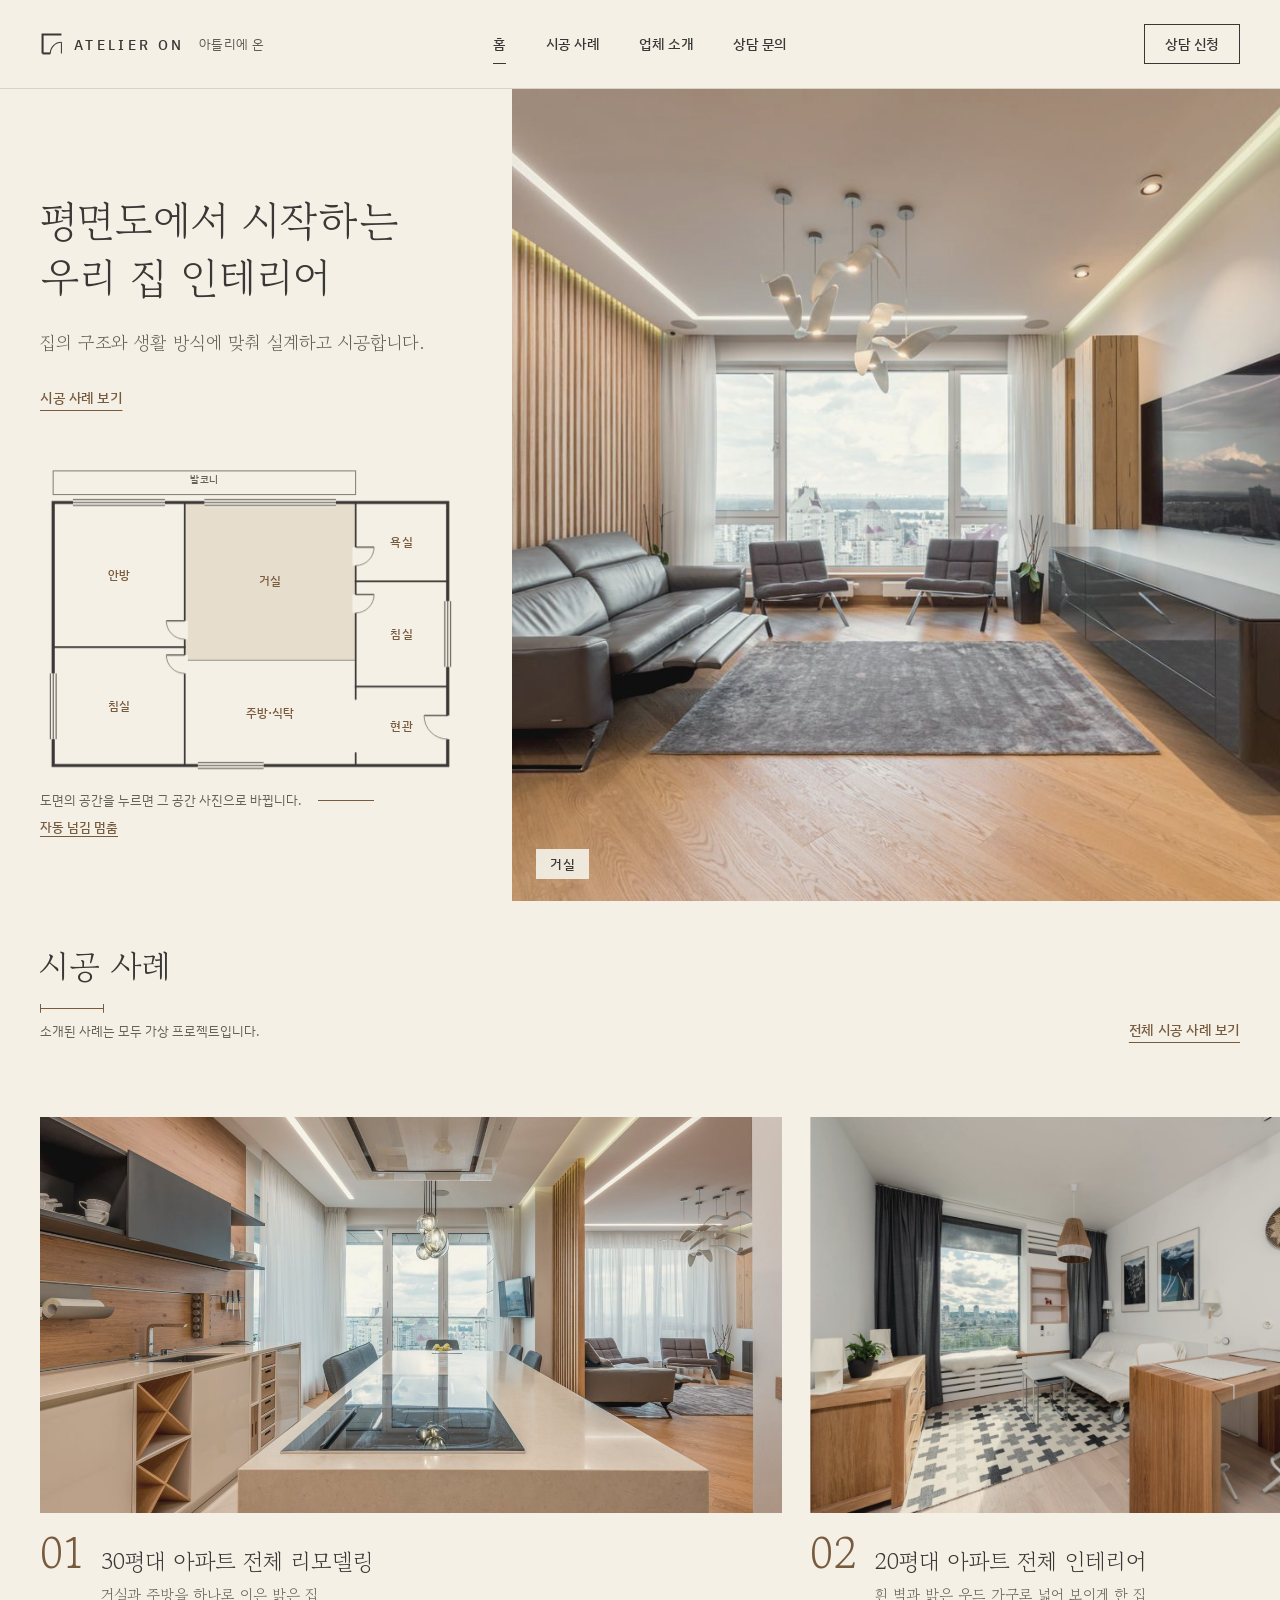
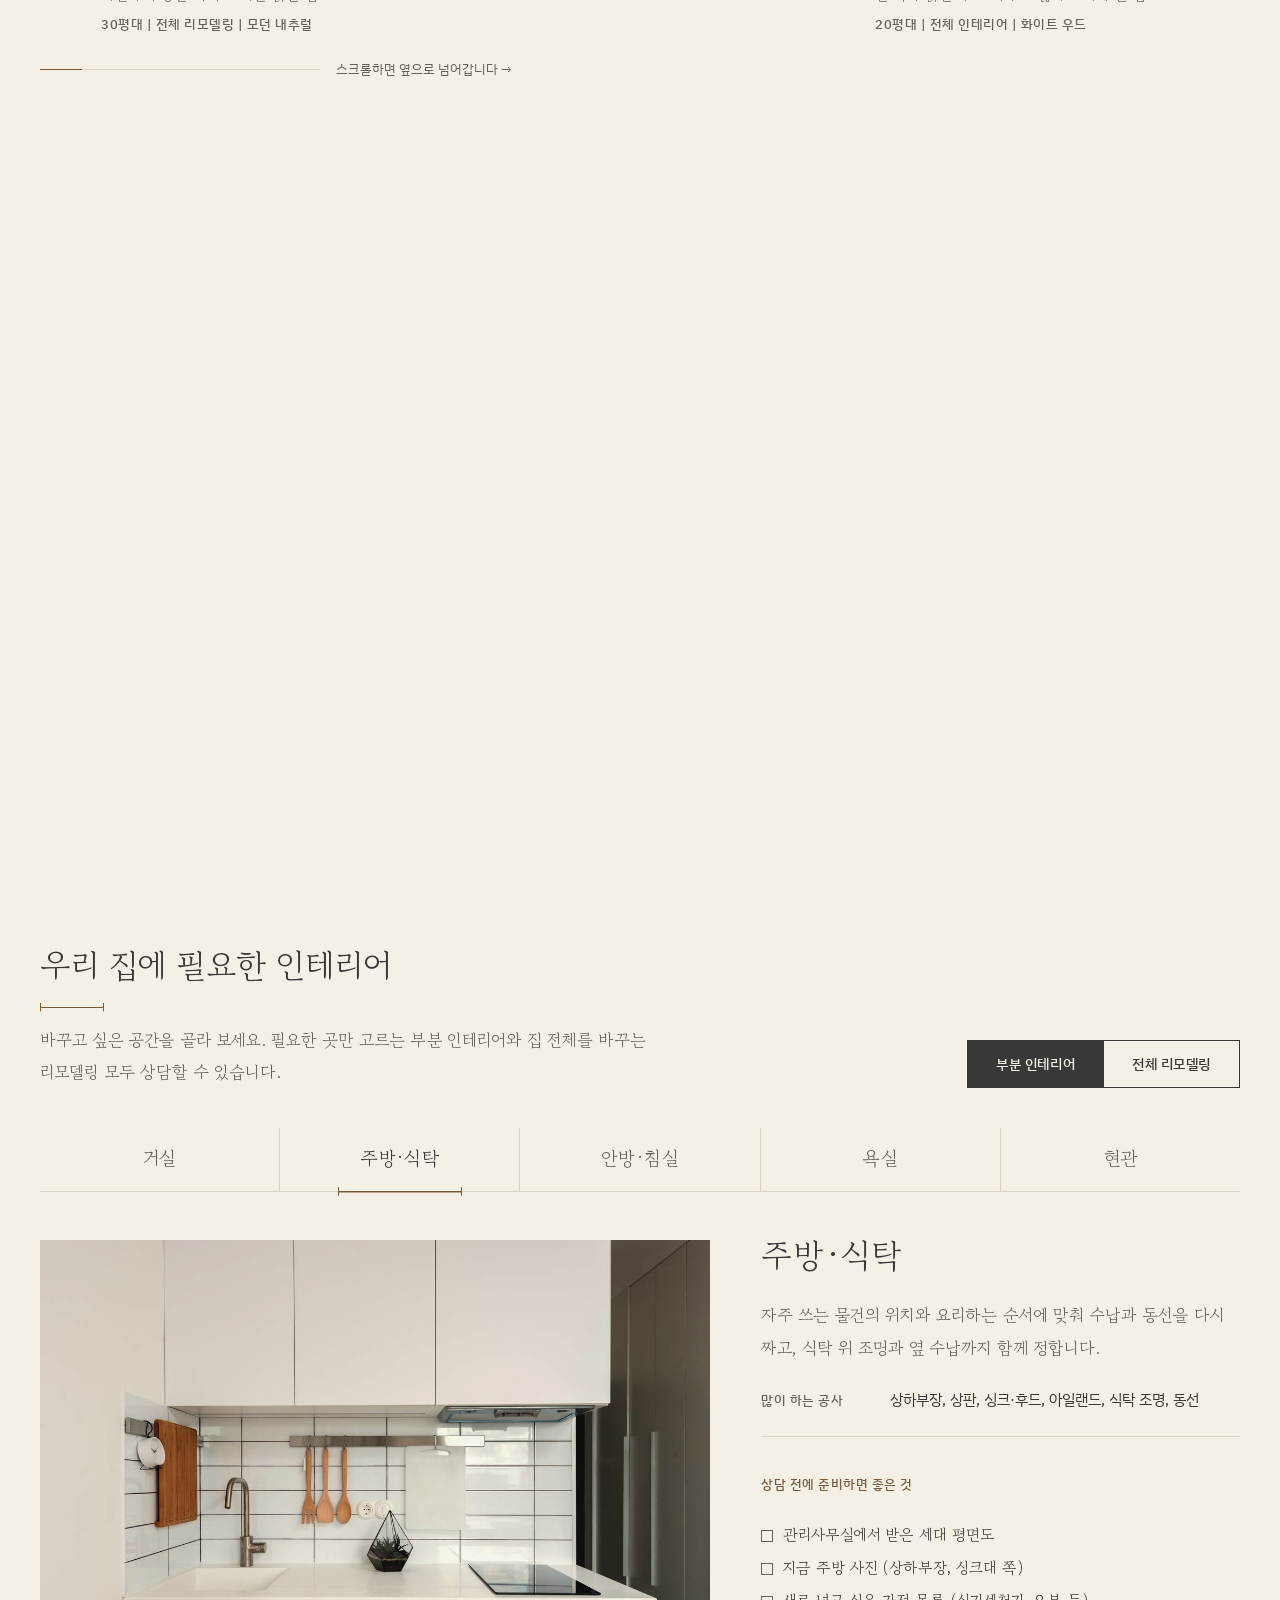
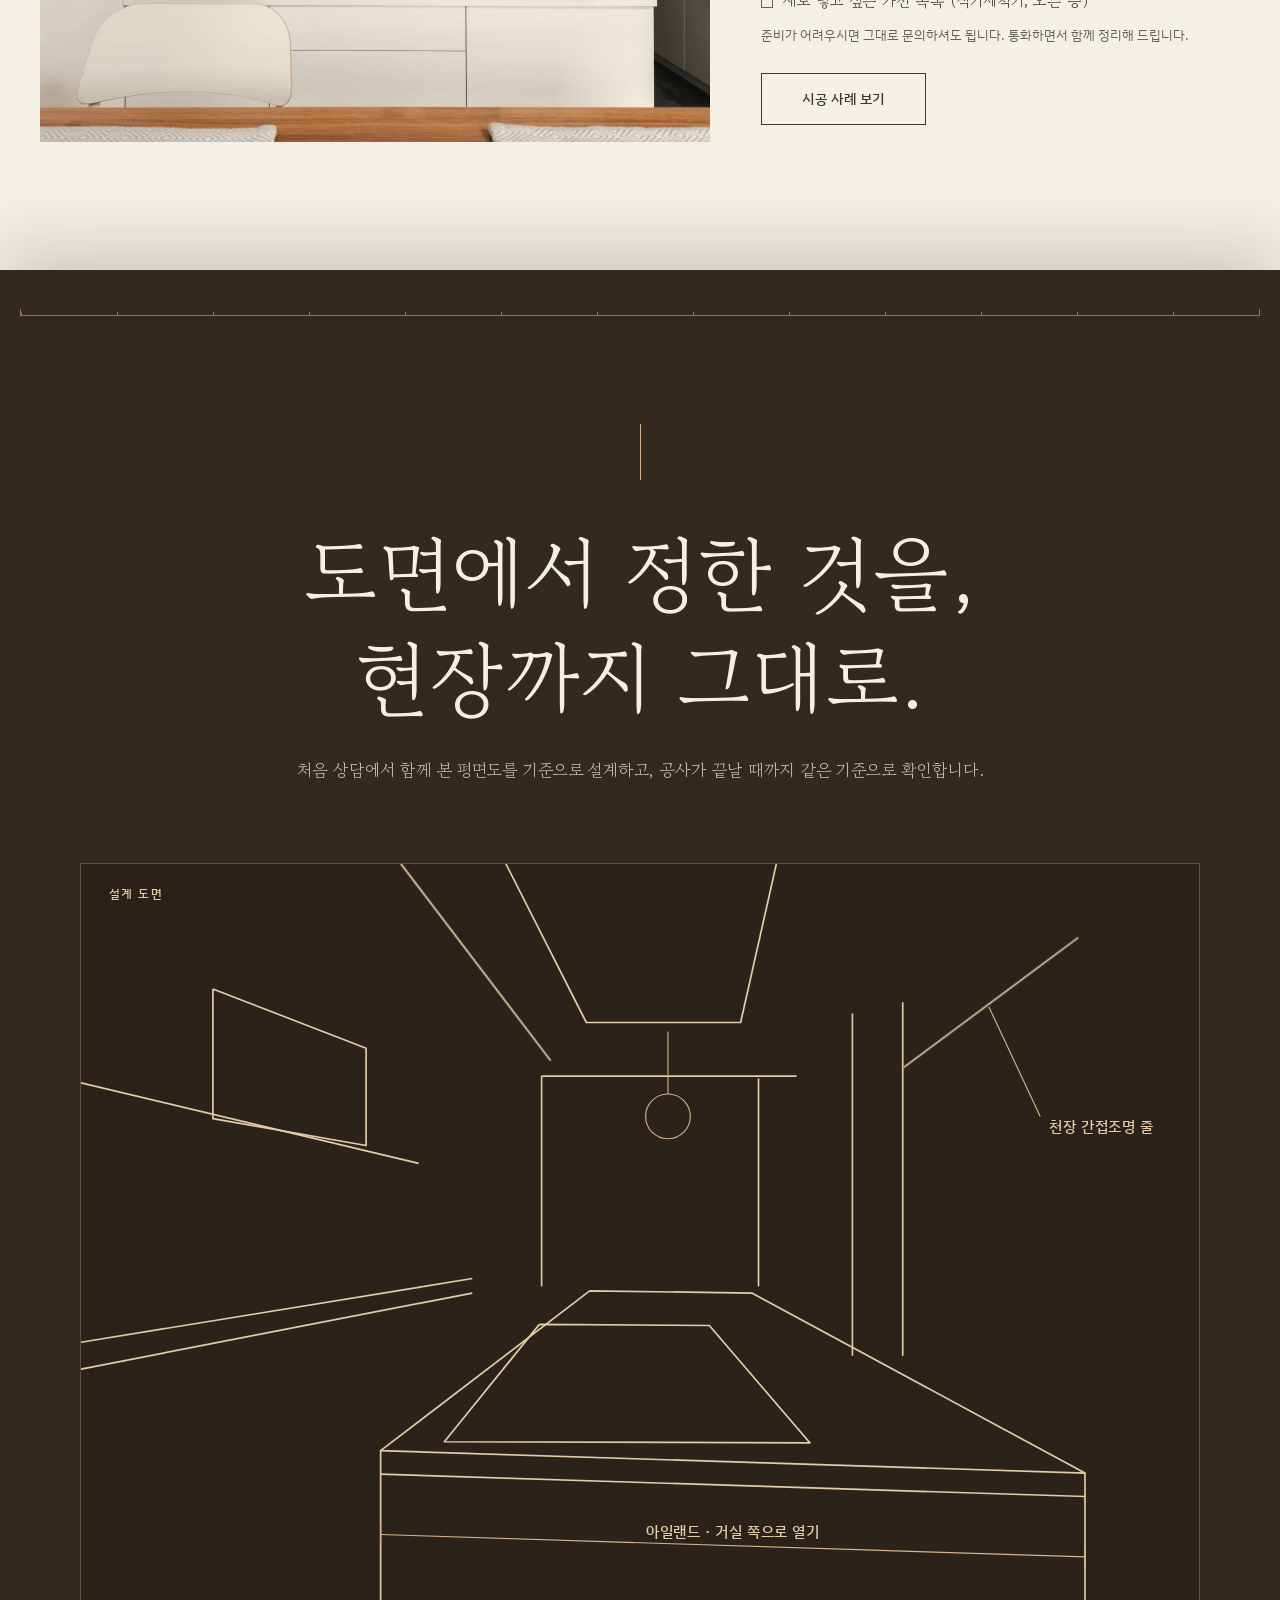
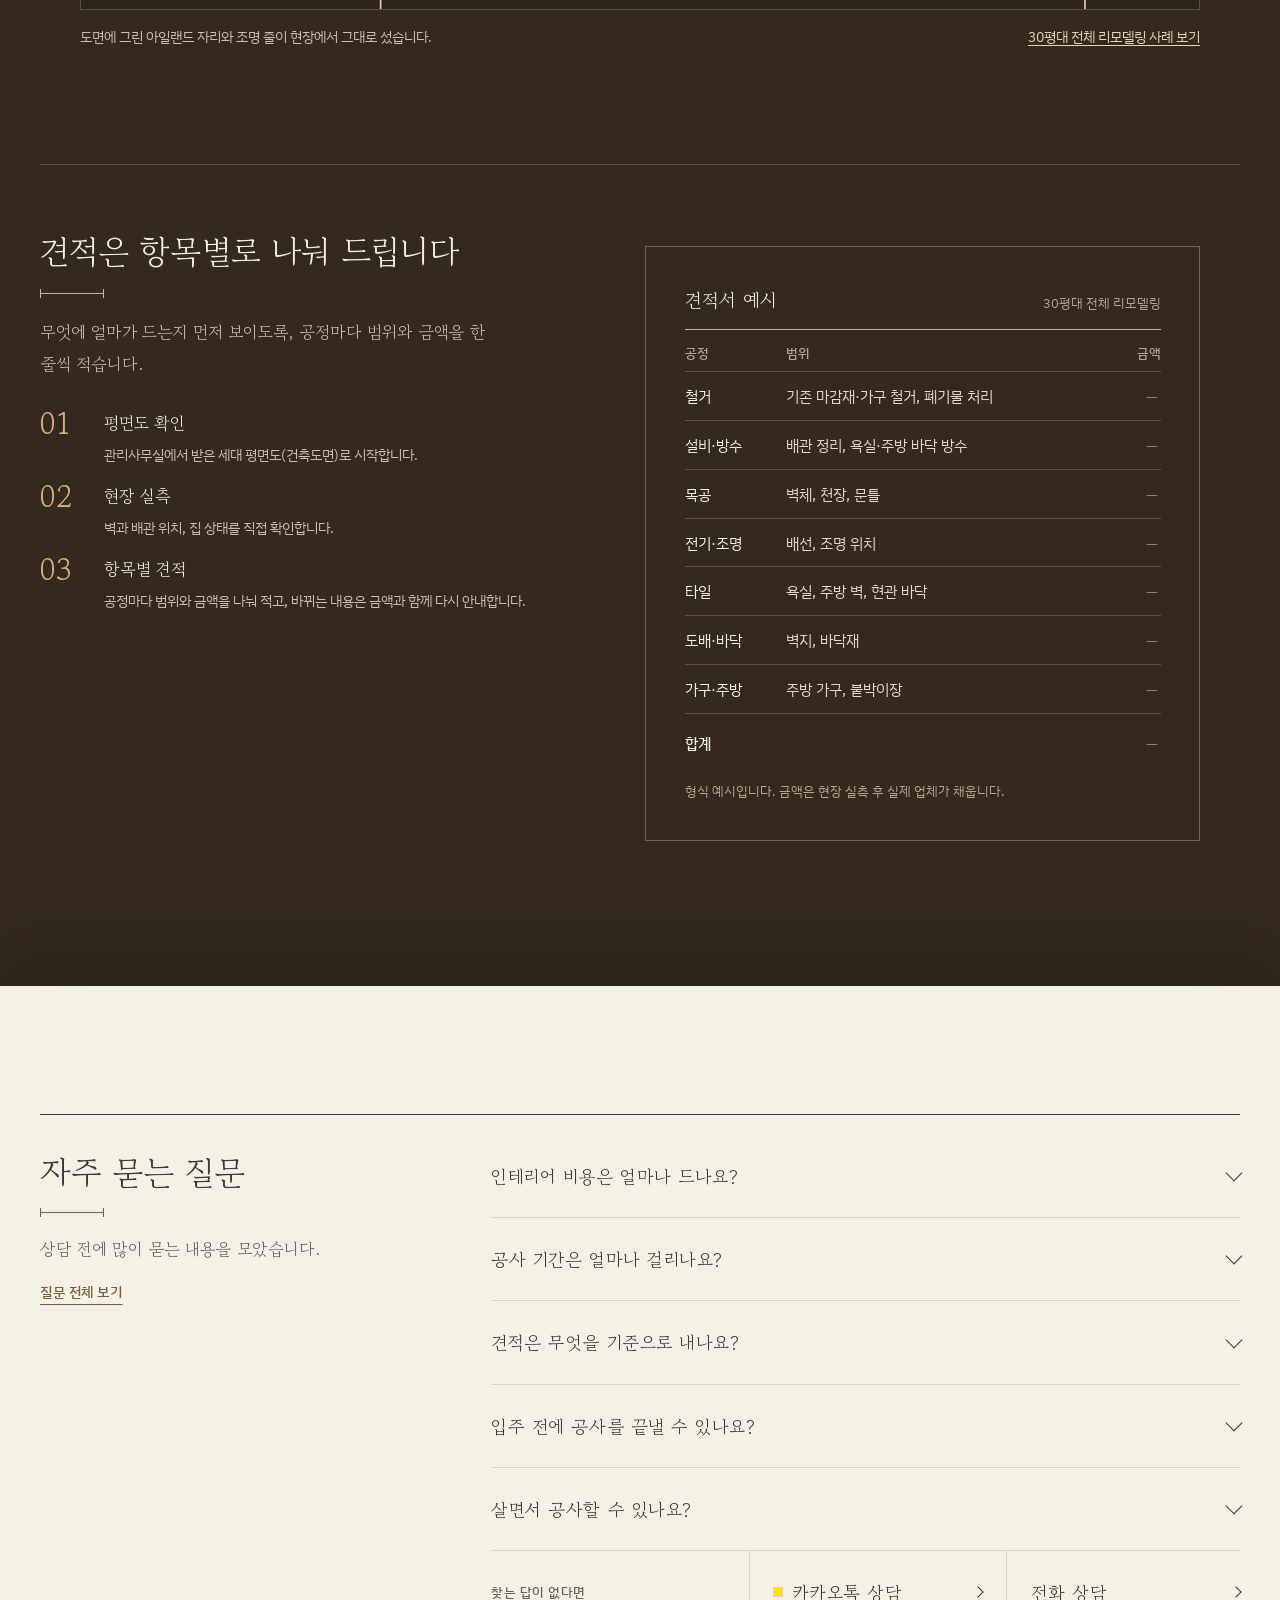
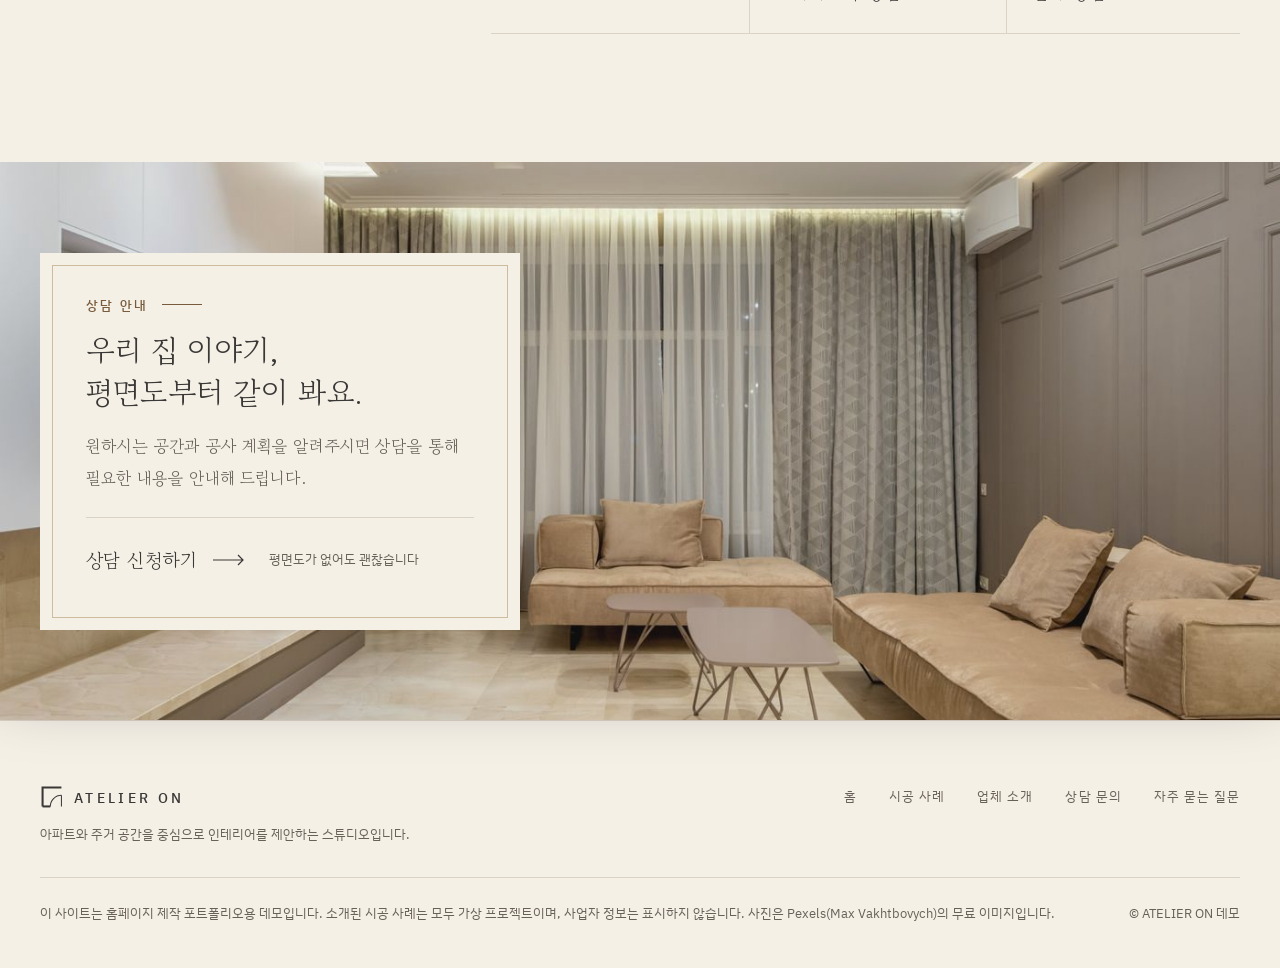
==== commit 04b998e1: "Apply full design feedback - Mobile hero shows the interactive plan; hero copy leads with the plan -" ====
--- a/atelier-on/index.html
+++ b/atelier-on/index.html
@@ -22,13 +22,13 @@
   <section class="home-hero" aria-labelledby="hero-title">
     <div class="home-hero-copy">
       <div class="home-hero-text">
-        <h1 id="hero-title" class="home-hero-title">우리 집에 맞는<br>편안한 인테리어</h1>
-        <p>생활 방식과 취향을 고려한 주거 공간</p>
+        <h1 id="hero-title" class="home-hero-title">평면도에서 시작하는<br>우리 집 인테리어</h1>
+        <p>집의 구조와 생활 방식에 맞춰 설계하고 시공합니다.</p>
         <a class="link" href="projects.html">시공 사례 보기</a>
       </div>
       <figure class="home-hero-plan">
         <div data-hero-plan></div>
-        <figcaption>도면의 공간에 마우스를 올리면 그 공간 사진으로 바뀝니다.</figcaption>
+        <figcaption>도면의 공간을 누르면 그 공간 사진으로 바뀝니다.</figcaption>
       </figure>
     </div>
     <div class="home-hero-photo"></div>
@@ -48,8 +48,13 @@
   <div class="stack">
   <section class="section stack-under" aria-labelledby="service-title">
     <div class="wrap">
-      <h2 class="sec-title" id="service-title">우리 집에 필요한 인테리어</h2>
-      <p class="sec-lead">바꾸고 싶은 공간을 골라 보세요. 필요한 곳만 고르는 부분 인테리어와 집 전체를 바꾸는 리모델링 모두 상담할 수 있습니다.</p>
+      <div class="svc-head">
+        <div>
+          <h2 class="sec-title" id="service-title">우리 집에 필요한 인테리어</h2>
+          <p class="sec-lead">바꾸고 싶은 공간을 골라 보세요. 필요한 곳만 고르는 부분 인테리어와 집 전체를 바꾸는 리모델링 모두 상담할 수 있습니다.</p>
+        </div>
+        <div class="svc-modes"></div>
+      </div>
       <div class="picker" data-picker></div>
     </div>
   </section>
--- a/atelier-on/styles.css
+++ b/atelier-on/styles.css
@@ -202,17 +202,10 @@
 .picker-plan{display:grid;gap:0}
 .picker-cards{display:grid;grid-template-columns:repeat(5,1fr);gap:var(--gap)}
 .space-card{display:grid;gap:12px;padding:0;border:0;background:none;text-align:left;cursor:pointer;color:var(--ink);font:400 17px/1.4 var(--serif);letter-spacing:.02em}
-.space-card .ph{--ar:4/3}
-.space-card .ph::after{content:"";position:absolute;inset:0;box-shadow:inset 0 0 0 0 var(--oak);transition:box-shadow .2s;pointer-events:none}
-.space-card .ph img{transition:transform .6s cubic-bezier(.2,.7,.2,1),filter .3s}
-.space-card:hover .ph img{transform:scale(1.04)}
-.space-card[aria-pressed="false"] .ph img{filter:saturate(.7) brightness(1.03)}
 .space-card[aria-pressed="false"] span{color:var(--stone)}
-.space-card[aria-pressed="true"] .ph::after{box-shadow:inset 0 0 0 3px var(--oak)}
 .space-card[aria-pressed="true"] span{color:var(--ink)}
 .space-card span{padding-top:2px}
 .space-card:focus-visible{outline:none}
-.space-card:focus-visible .ph{outline:2px solid var(--oak);outline-offset:3px}
 .picker-info{display:grid;grid-template-columns:minmax(0,7fr) minmax(0,5fr);gap:clamp(32px, 4vw, 72px);align-items:start;padding-top:56px;border-top:1px solid var(--line)}
 .picker-photo .ph{--ar:4/3}
 .picker-text{display:grid;gap:24px;align-content:start}
@@ -241,7 +234,6 @@
   .picker-body{gap:32px}
   .picker-cards{display:flex;gap:12px;overflow-x:auto;margin-inline:-20px;padding:0 20px 4px;scroll-snap-type:x mandatory;scrollbar-width:none}
   .picker-cards::-webkit-scrollbar{display:none}
-  .space-card{flex:none;width:38%;scroll-snap-align:start;font-size:15px}
     }
 
 /* ---------- 왼쪽 정렬 머리 (홈 시공 사례·FAQ) ---------- */
@@ -336,10 +328,9 @@
   .home-hero-photo{order:-1;min-height:0}
   .home-hero-photo{aspect-ratio:4/3}
   .home-hero-photo .hero-shot:not(.on){display:none}
-  .hero-shot-name{display:none}
-  .home-hero-copy{padding:40px 20px 8px;gap:40px}
-  .home-hero-plan{max-width:none}
-  .home-hero-plan [data-hero-plan],.home-hero-plan figcaption{display:none}
+  .hero-shot-name{left:12px;bottom:12px;padding:5px 10px;font-size:12px}
+  .home-hero-copy{padding:36px 20px 24px;gap:32px}
+  .home-hero-plan{max-width:420px}
 }
 
 /* ---------- 페이지 제목 (시공 사례 목록) ---------- */
@@ -854,3 +845,39 @@
 .stack-b{position:relative;z-index:2;background:#241C15}
 .stack-b > .dark-zone.stack-under{position:sticky;z-index:1}
 .stack-cover{position:relative;z-index:2;background:var(--paper);box-shadow:0 -24px 60px rgba(20,15,10,.28)}
+
+/* ---------- 피드백 반영 (전체) ---------- */
+/* 모바일: 상단 '상담 신청'은 빼고 하단 막대 하나로 */
+@media (max-width:768px){ .head-cta{display:none} }
+/* 플로팅 버튼: 첫 화면을 지난 뒤에 나타남 (PC·모바일 공통) */
+.fab{transition:opacity .35s ease,transform .35s ease,visibility 0s}
+.fab:not(.show-top){opacity:0;visibility:hidden;transform:translateY(12px);transition:opacity .35s ease,transform .35s ease,visibility 0s .35s}
+@media (max-width:768px){ .fab:not(.show-top){transform:translateY(100%)} }
+@media (min-width:769px){ .fab-btn{width:40px;height:40px} .fab-btn svg{width:18px;height:18px} .fab-label{right:50px} }
+@media (prefers-reduced-motion:reduce){ .fab,.fab:not(.show-top){transition:none} }
+
+/* 우리 집에 필요한 인테리어: 제목 왼쪽, 공사 방식 전환 오른쪽 */
+.svc-head{display:flex;justify-content:space-between;align-items:flex-end;gap:24px 48px;flex-wrap:wrap;margin-bottom:40px}
+.svc-head .sec-title{text-align:left;margin-bottom:12px}
+.svc-head .sec-lead{margin:0;max-width:36em;text-align:left}
+.title-motion .svc-head .sec-title::after{margin-left:0}
+.svc-modes .picker-modes{justify-content:flex-end}
+@media (max-width:768px){ .svc-head{margin-bottom:28px} .svc-modes{width:100%} .svc-modes .picker-modes{justify-content:stretch} }
+
+/* 공간 고르기: 작은 사진 카드 대신 글자 탭 (고른 탭 아래 치수선) */
+.picker-cards{display:flex;gap:0;border-bottom:1px solid var(--line)}
+.space-card{position:relative;display:block;flex:1;padding:18px 0 20px;text-align:center;font:400 19px/1.3 var(--serif);letter-spacing:.02em;color:var(--stone)}
+.space-card + .space-card{border-left:1px solid var(--line)}
+.space-card span{padding:0}
+.space-card:hover span{color:var(--ink)}
+.space-card[aria-pressed="true"] span{color:var(--ink)}
+.space-card::after{content:"";position:absolute;left:24%;right:24%;bottom:-1px;height:9px;transform:translateY(4px);border-left:1px solid var(--oak);border-right:1px solid var(--oak);background:linear-gradient(var(--oak),var(--oak)) 0 50%/100% 1.5px no-repeat;clip-path:inset(0 50% 0 50%);transition:clip-path .45s cubic-bezier(.5,0,.2,1)}
+.space-card[aria-pressed="true"]::after{clip-path:inset(0)}
+.space-card:focus-visible{outline:2px solid var(--oak);outline-offset:-4px}
+@media (max-width:768px){
+  .picker-cards{display:flex;overflow-x:auto;margin-inline:-20px;padding:0 20px;scrollbar-width:none;scroll-snap-type:none}
+  .space-card{flex:none;width:auto;padding:14px 18px 16px;font-size:16px}
+  .space-card + .space-card{border-left:0}
+}
+.picker:not(.is-full) .picker-info{border-top:0;padding-top:0}
+.picker:not(.is-full) .picker-body{gap:48px}
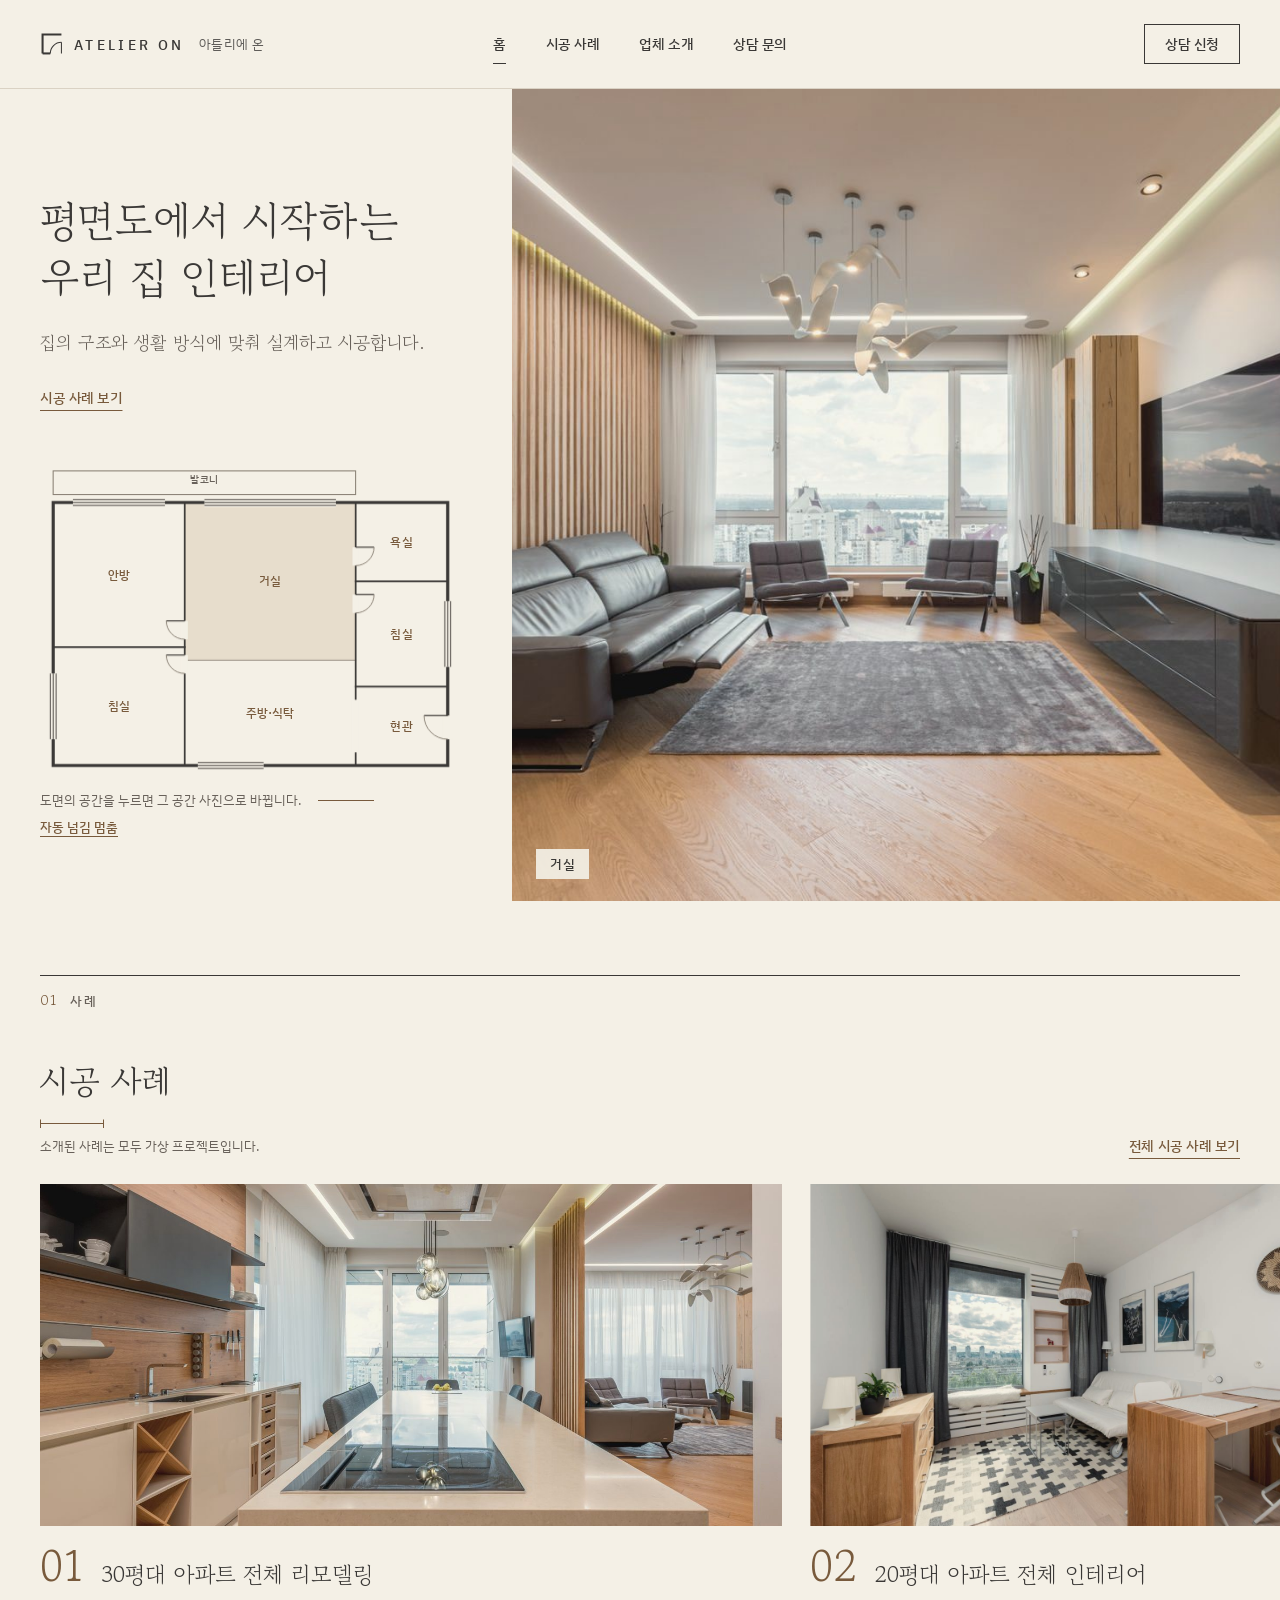
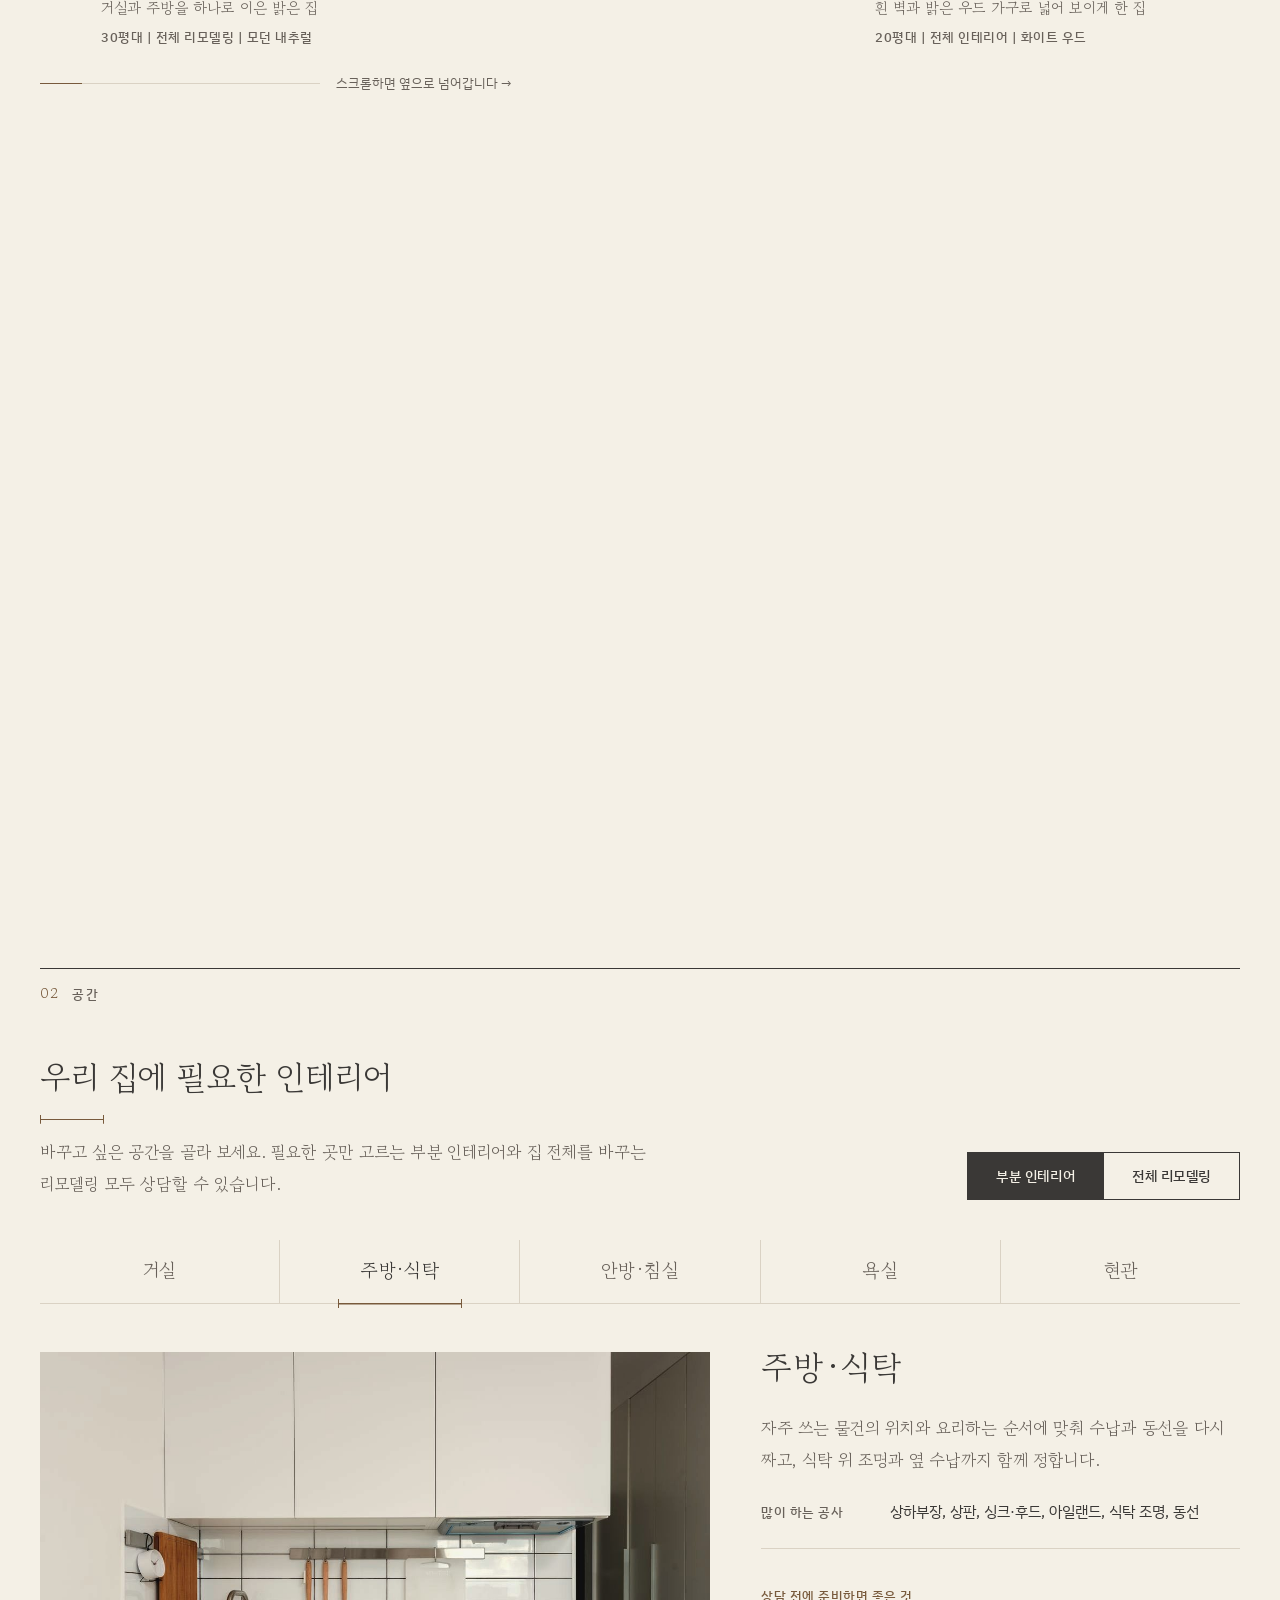
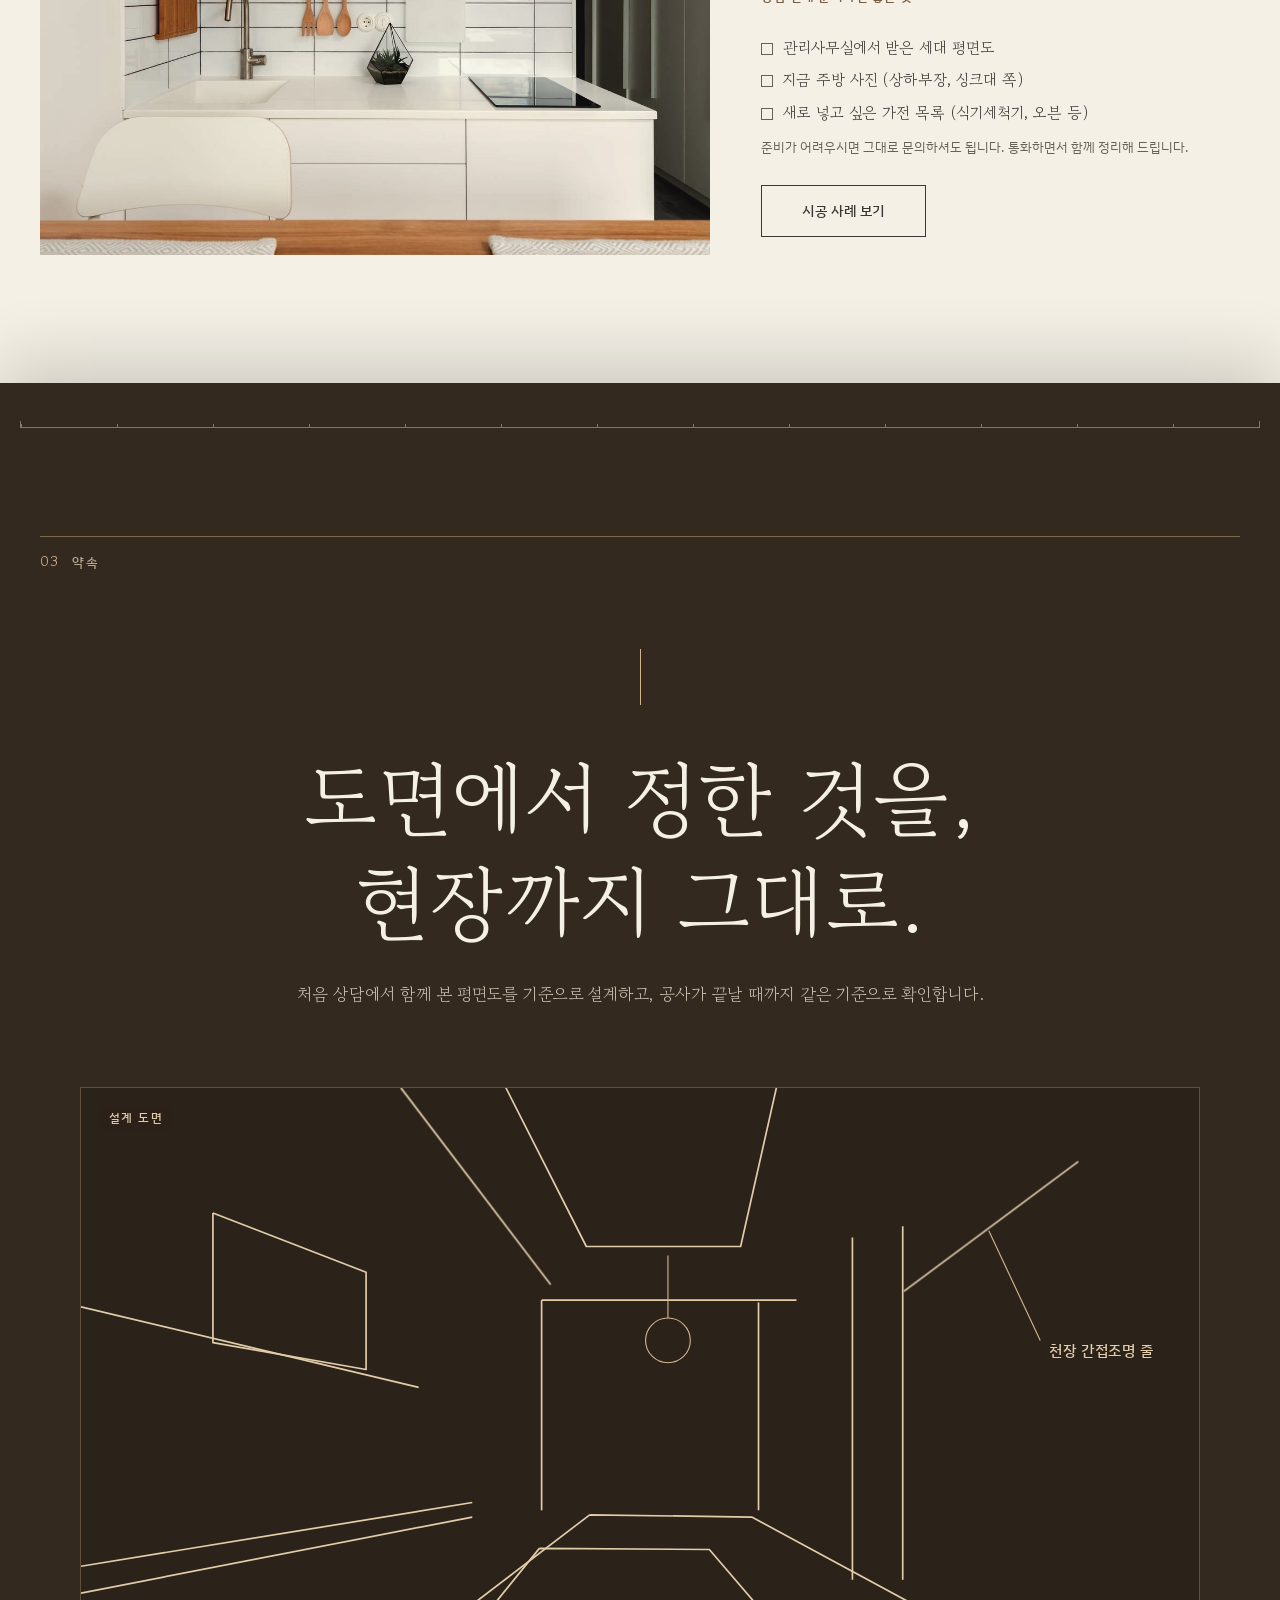
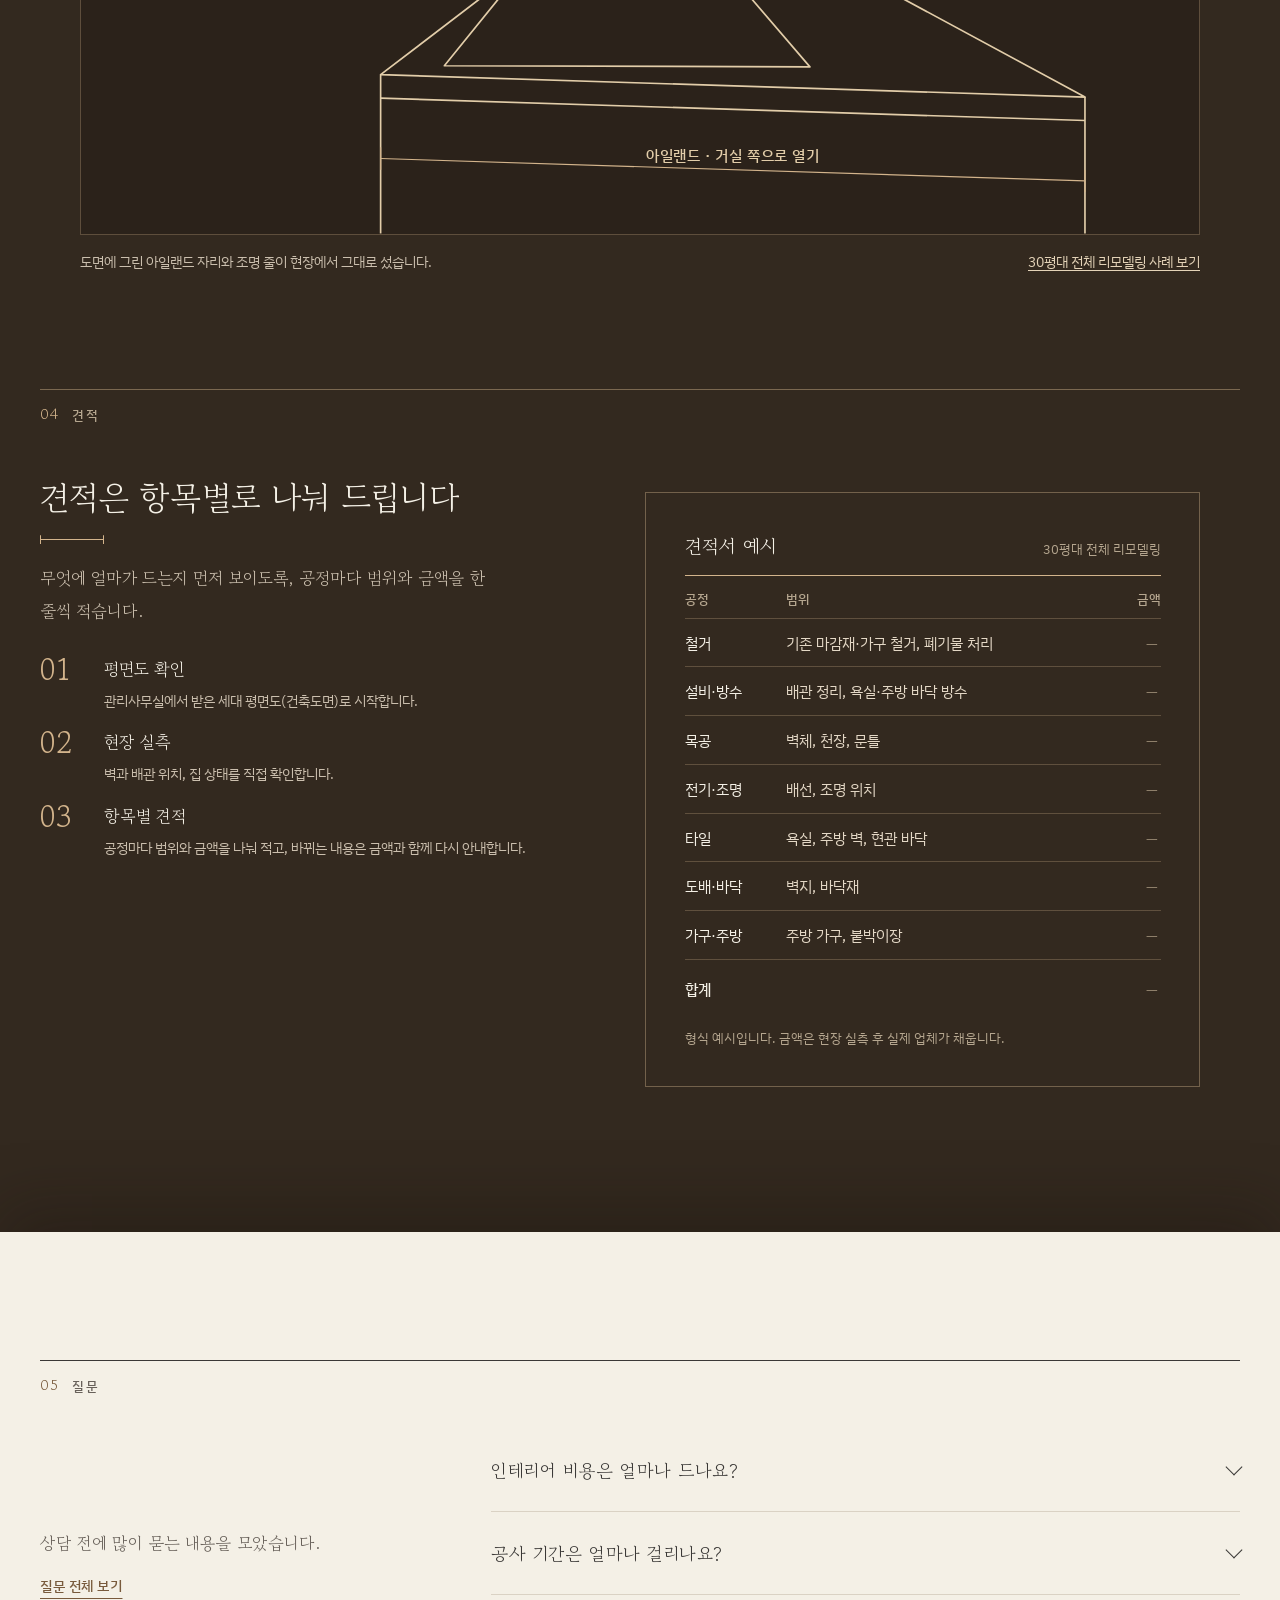
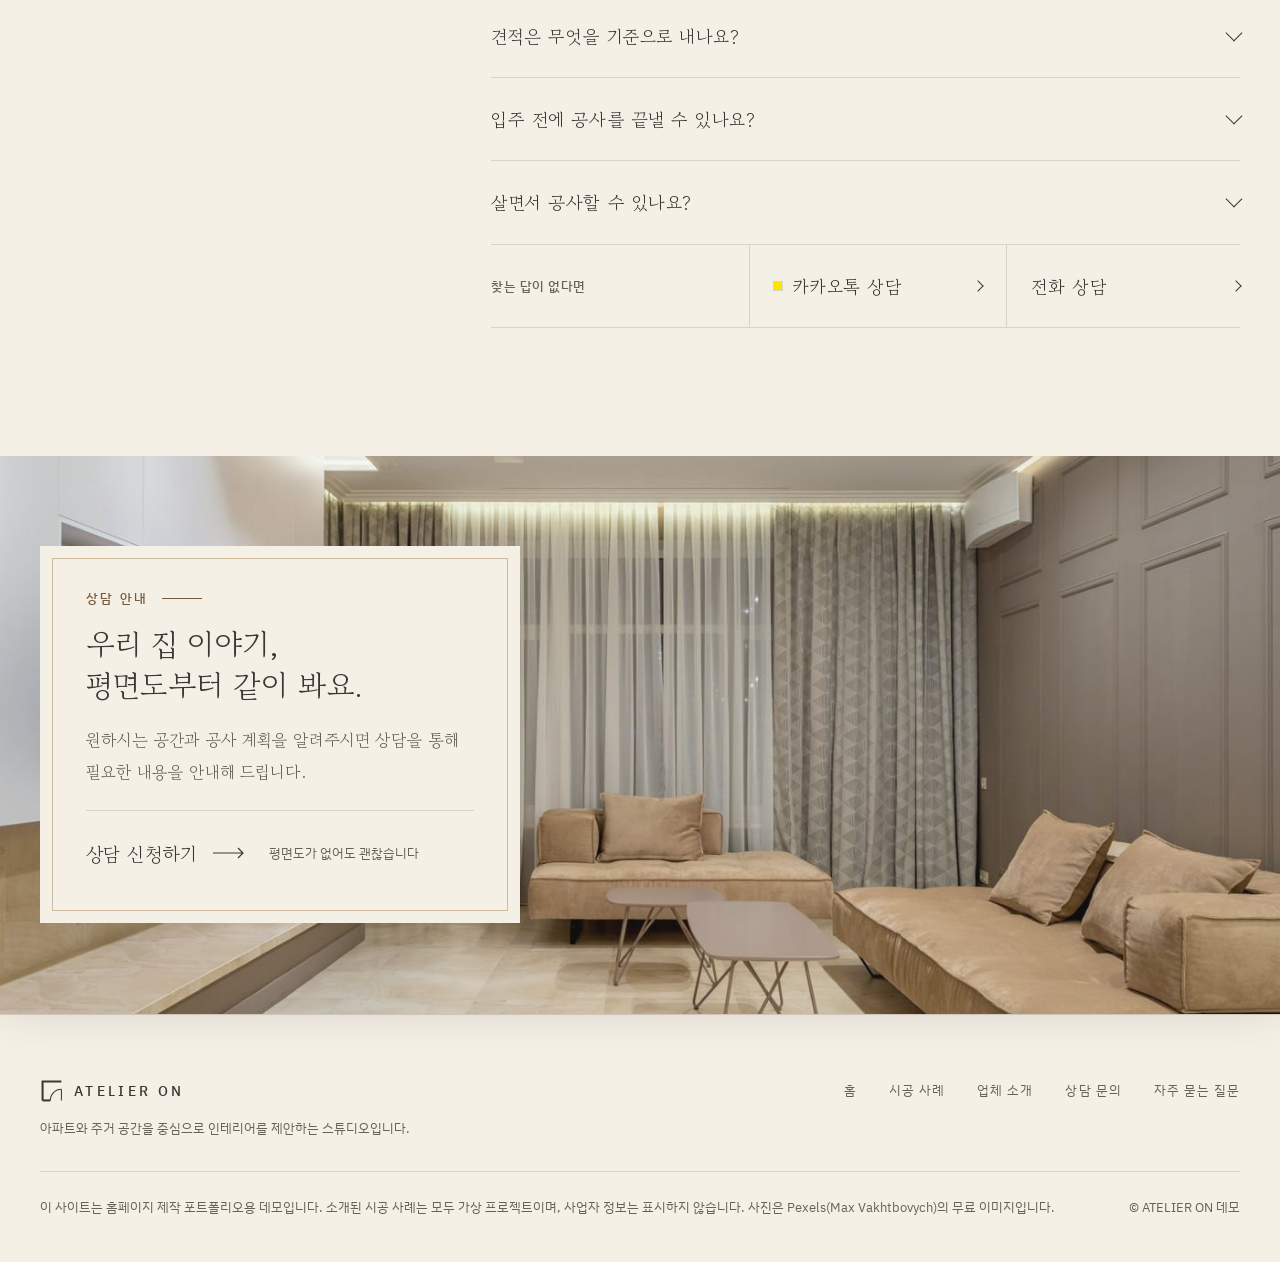
==== commit 1d8fc5cc: "Home: numbered section marks (01 사례 … 05 질문) with full-width rule Co-Authored-By: Claude Opus 5.5 <n" ====
--- a/atelier-on/index.html
+++ b/atelier-on/index.html
@@ -36,6 +36,7 @@
 
   <section class="hscroll" aria-labelledby="work-title">
     <div class="hs-sticky">
+      <div class="wrap"><p class="sec-mark"><span>01</span>사례</p></div>
       <div class="wrap row-head">
         <div><h2 class="sec-title" id="work-title">시공 사례</h2><p class="list-note">소개된 사례는 모두 가상 프로젝트입니다.</p></div>
         <a class="link" href="projects.html">전체 시공 사례 보기</a>
@@ -48,6 +49,7 @@
   <div class="stack">
   <section class="section stack-under" aria-labelledby="service-title">
     <div class="wrap">
+      <p class="sec-mark"><span>02</span>공간</p>
       <div class="svc-head">
         <div>
           <h2 class="sec-title" id="service-title">우리 집에 필요한 인테리어</h2>
@@ -63,6 +65,7 @@
   <div class="dark-zone stack-under">
   <section class="promise" aria-label="아틀리에 온의 약속">
     <div class="wrap">
+      <p class="sec-mark"><span>03</span>약속</p>
       <span class="promise-rule" aria-hidden="true"></span>
       <p class="promise-line">도면에서 정한 것을,<br>현장까지 그대로.</p>
       <p class="promise-sub">처음 상담에서 함께 본 평면도를 기준으로 설계하고, 공사가 끝날 때까지 같은 기준으로 확인합니다.</p>
@@ -80,6 +83,7 @@
   </section>
 
   <section class="section" aria-labelledby="estimate-title">
+    <div class="wrap"><p class="sec-mark"><span>04</span>견적</p></div>
     <div class="wrap estimate">
       <div class="estimate-side">
         <h2 class="sec-title" id="estimate-title">견적은 항목별로 나눠 드립니다</h2>
@@ -112,7 +116,8 @@
   </div>
 
   <div class="stack-cover">
-  <section class="section" aria-labelledby="faq-title">
+  <section class="section has-mark" aria-labelledby="faq-title">
+    <div class="wrap"><p class="sec-mark"><span>05</span>질문</p></div>
     <div class="wrap faq-split">
       <div class="faq-side">
         <h2 class="sec-title" id="faq-title">자주 묻는 질문</h2>
--- a/atelier-on/styles.css
+++ b/atelier-on/styles.css
@@ -786,7 +786,6 @@
   .trace-label-a{left:10px}.trace-label-b{right:10px}
 }
 .dark-zone .promise + .section{padding-top:clamp(56px, 5vw, 80px)}
-.dark-zone .estimate{padding-top:clamp(48px, 5vw, 72px);border-top:1px solid rgba(211,180,140,.25)}
 
 /* ---------- 자주 묻는 질문: 바로 물어보기 ---------- */
 /* 자주 묻는 질문: 위 굵은 선 하나에 왼쪽 제목과 오른쪽 첫 질문을 맞추고, 바로 물어보기는 질문 목록의 마지막 줄로 */
@@ -881,3 +880,22 @@
 }
 .picker:not(.is-full) .picker-info{border-top:0;padding-top:0}
 .picker:not(.is-full) .picker-body{gap:48px}
+
+/* ---------- 섹션 번호 머리말: 가로 전체 가는 선 + 01 사례 ---------- */
+.sec-mark{display:flex;align-items:baseline;gap:14px;padding-top:16px;margin-bottom:clamp(36px, 4vw, 56px);border-top:1px solid var(--ink);font:500 12.5px/1.4 var(--sans);letter-spacing:.14em;color:var(--stone);text-align:left}
+.sec-mark span{font:400 15px/1 var(--serif);letter-spacing:.04em;color:var(--oak)}
+.dark-zone .sec-mark{border-top-color:rgba(211,180,140,.45);color:#B5A68F}
+.dark-zone .sec-mark span{color:#D3B48C}
+.dark-zone .promise .sec-mark{margin-bottom:clamp(56px, 6vw, 96px)}
+.has-mark .faq-split{border-top:0;padding-top:0}
+.hs-sticky .sec-mark{margin-bottom:clamp(24px, 3vw, 40px)}
+/* 머리말이 생겨서 섹션 위 여백은 조금 줄임 */
+.hscroll + .stack > .stack-under{padding-top:clamp(72px, 7vw, 112px)}
+@media (max-width:768px){ .sec-mark{margin-bottom:28px} }
+.hs-on.hscroll{padding-top:clamp(24px, 3vw, 40px)}
+.hs-on .hs-sticky{align-content:start}
+/* 머리말이 생긴 만큼 고정 구간 안의 사진 높이를 줄여 진행 막대까지 한 화면에 */
+.hs-on .hs-card .ph{height:min(38vh, 420px)}
+.hs-on .row-head{margin-bottom:0}
+.hs-on .hs-sticky .sec-mark{margin-bottom:clamp(16px, 2.4vh, 28px)}
+@media (max-height:820px){ .hs-on .hs-card .ph{height:30vh} .hs-on .hs-sticky .sec-mark{padding-top:10px;margin-bottom:8px} }
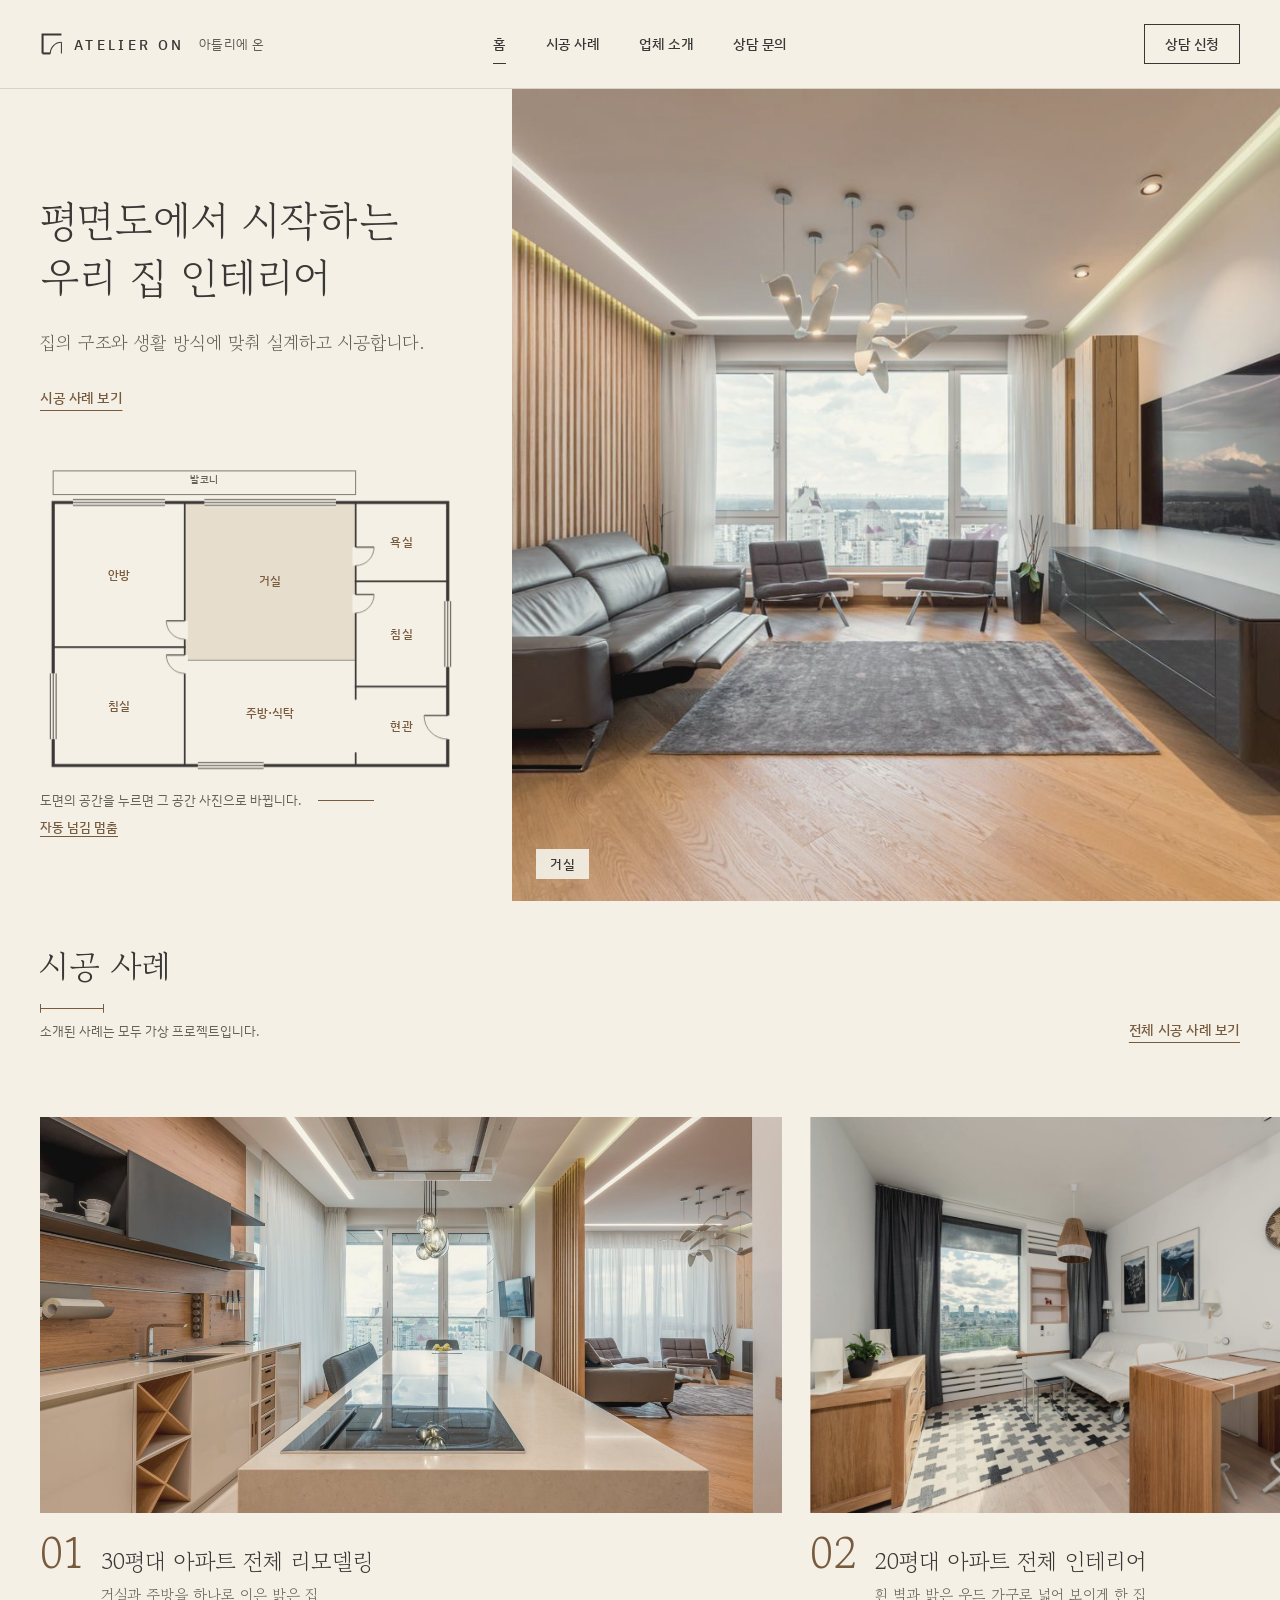
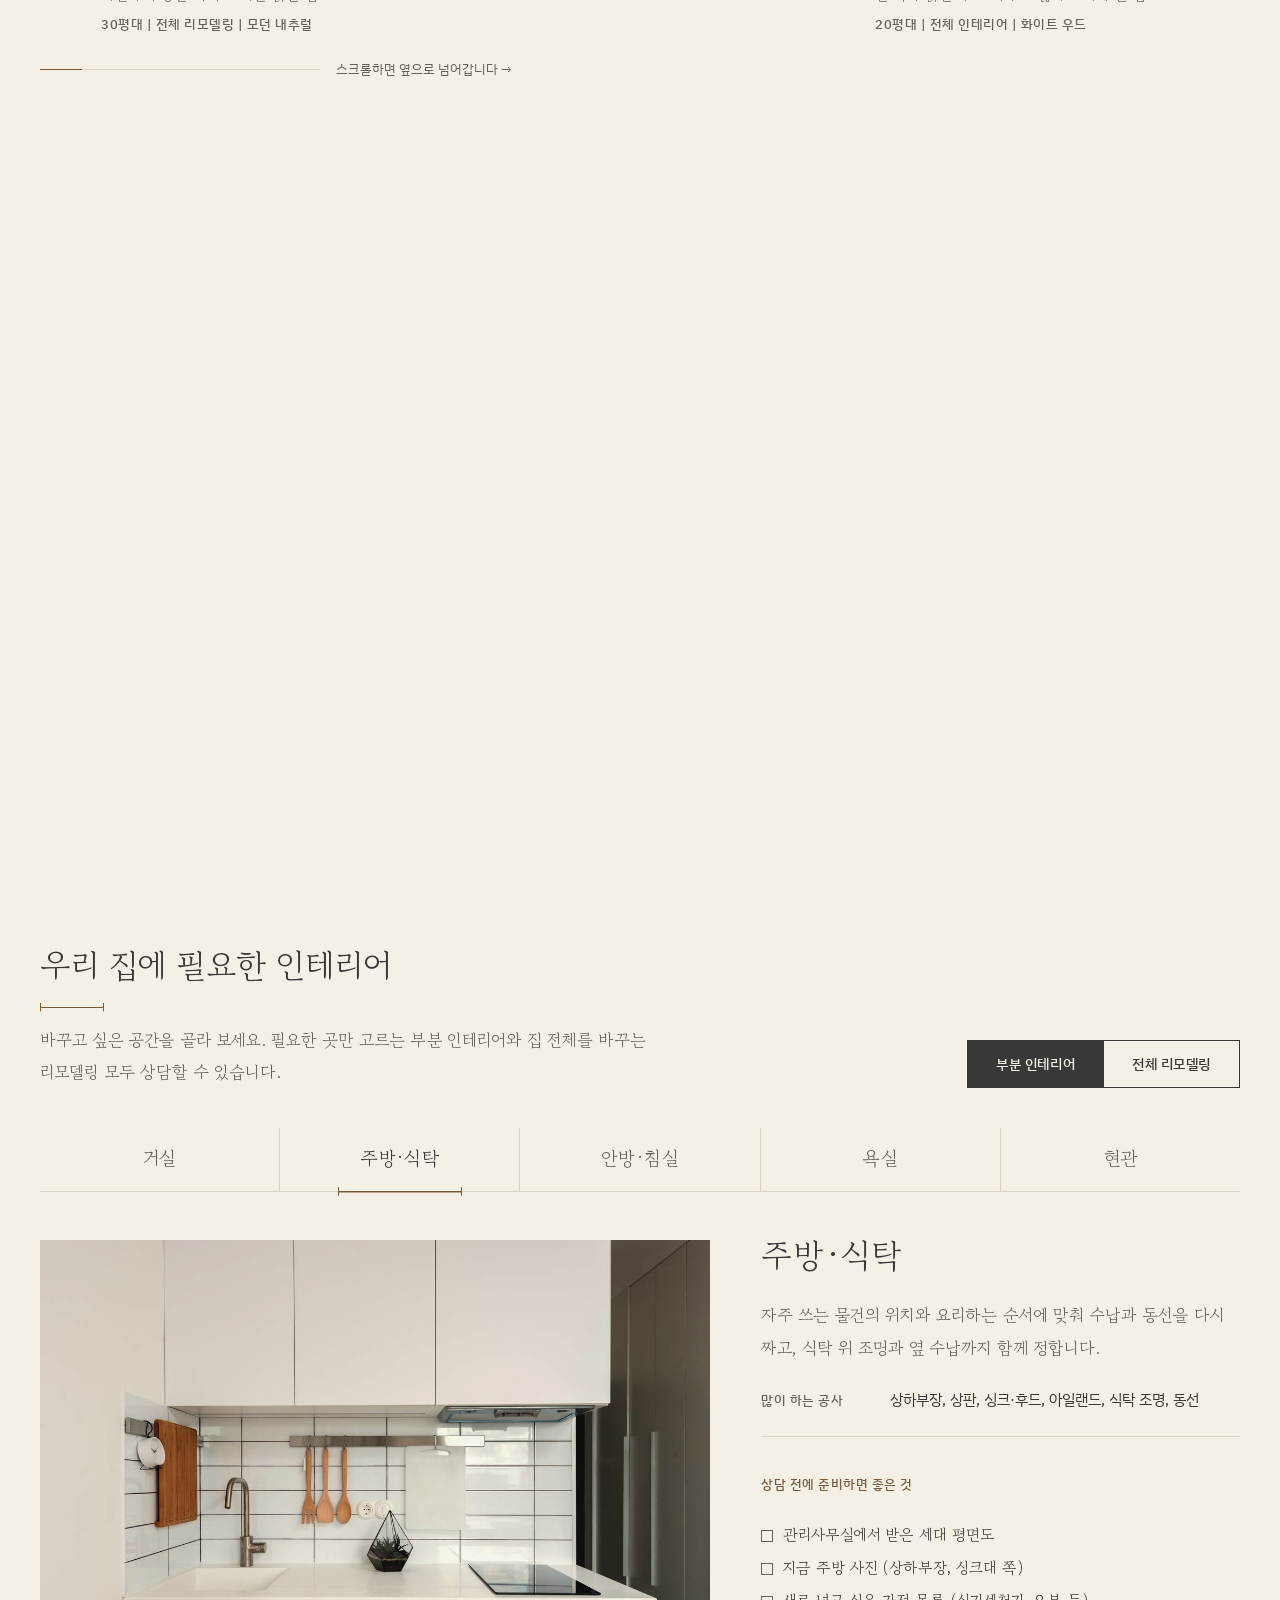
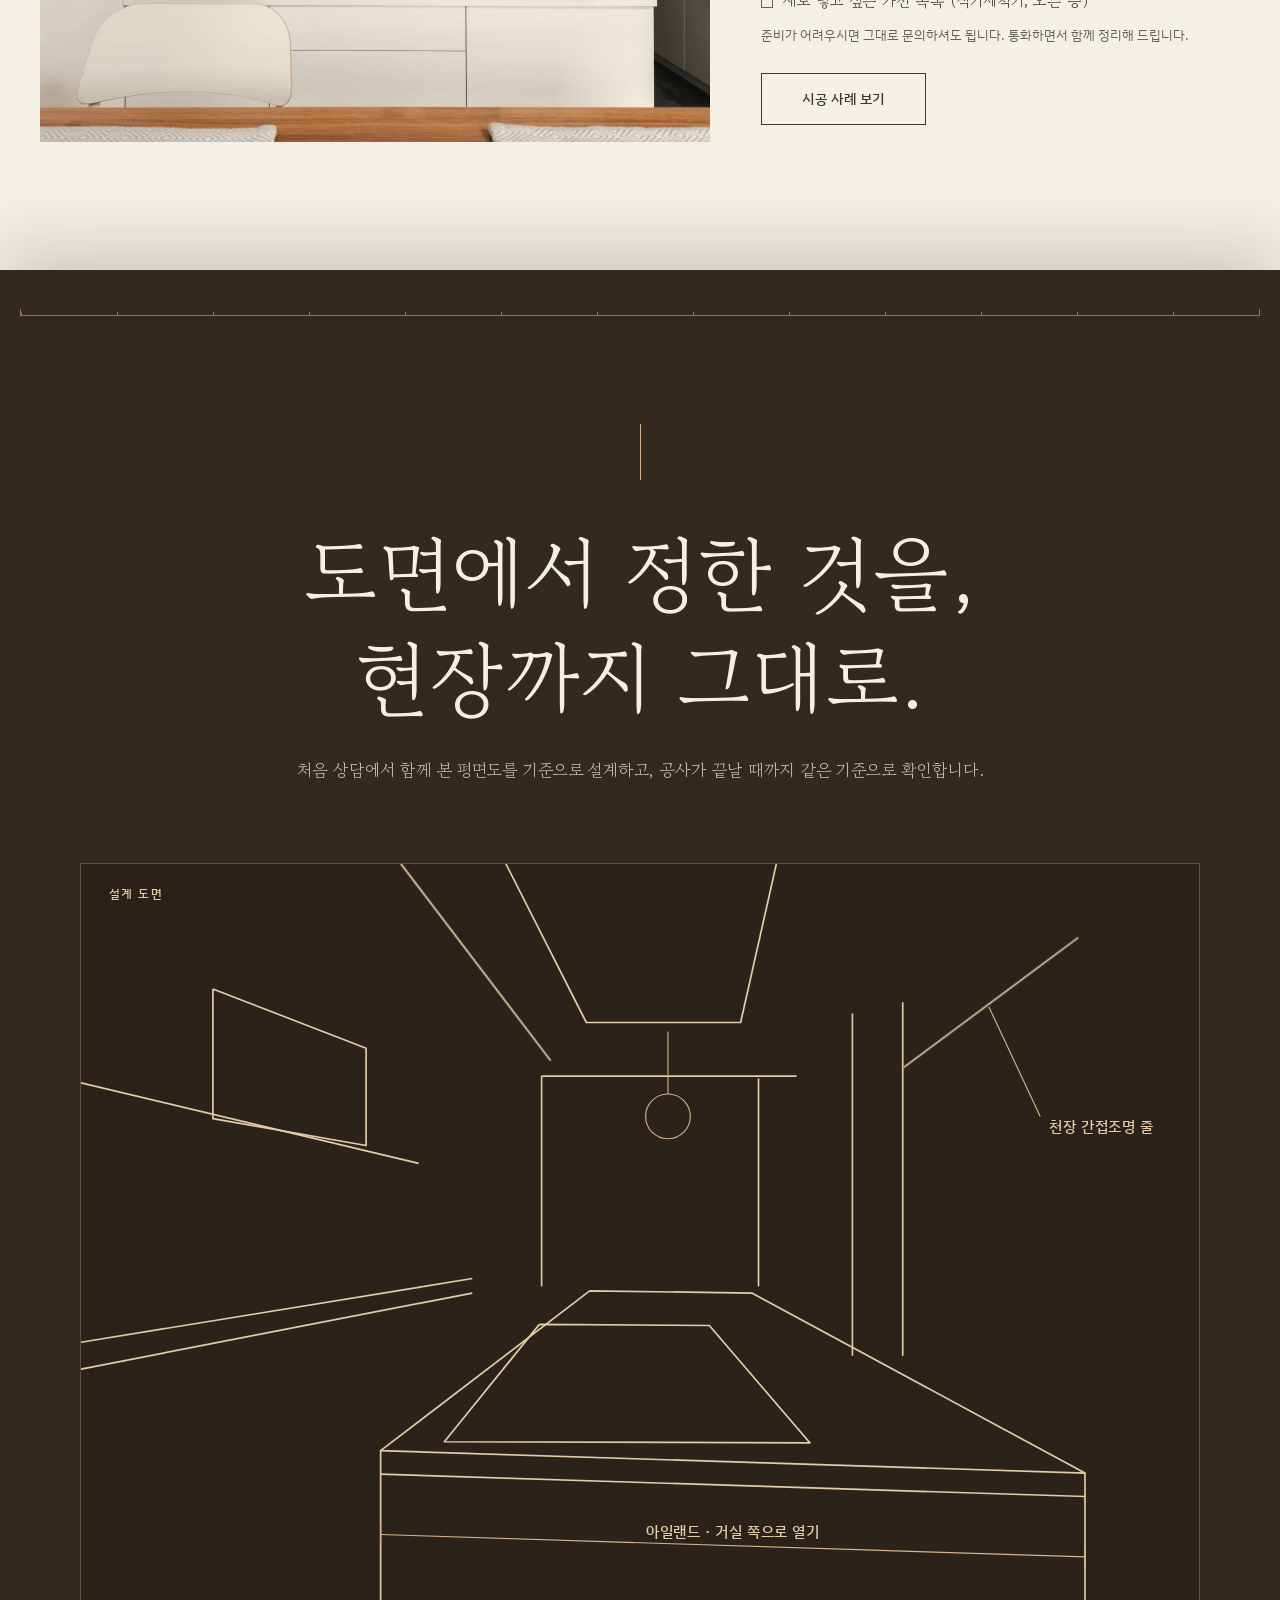
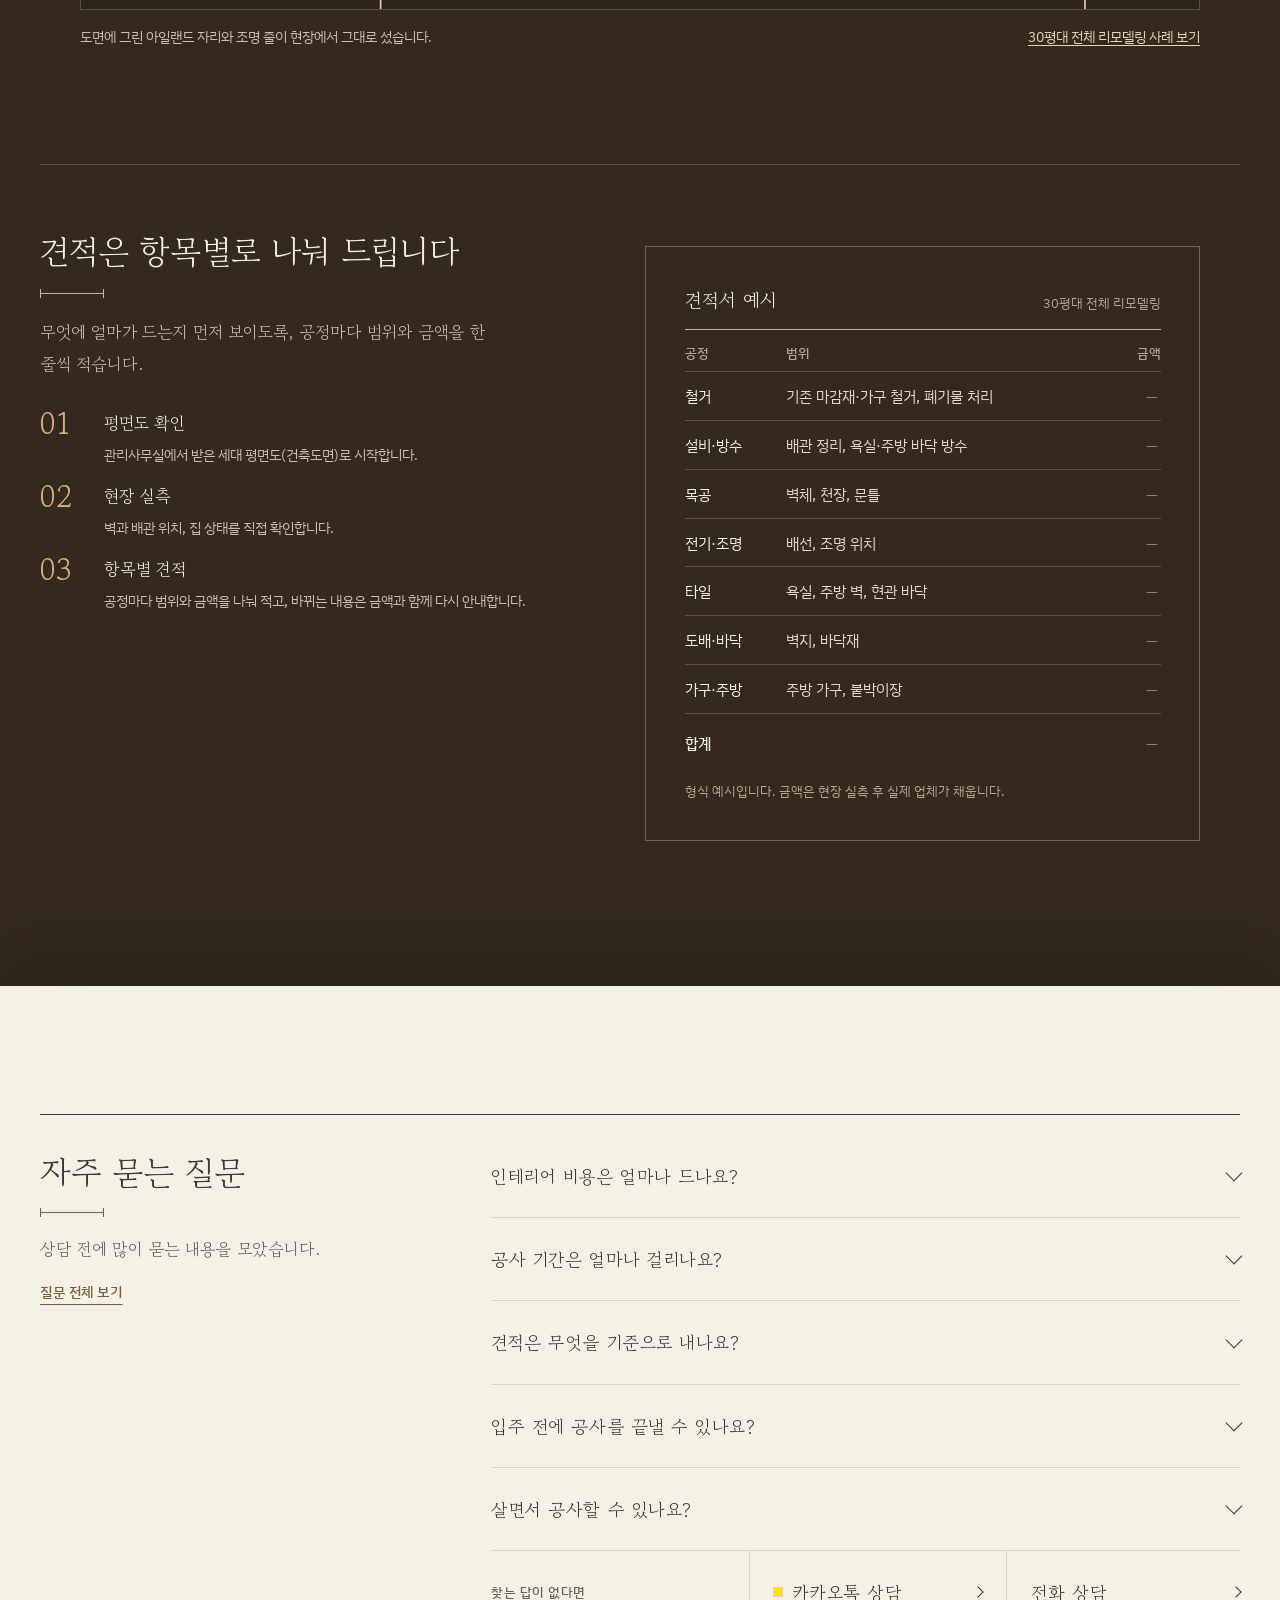
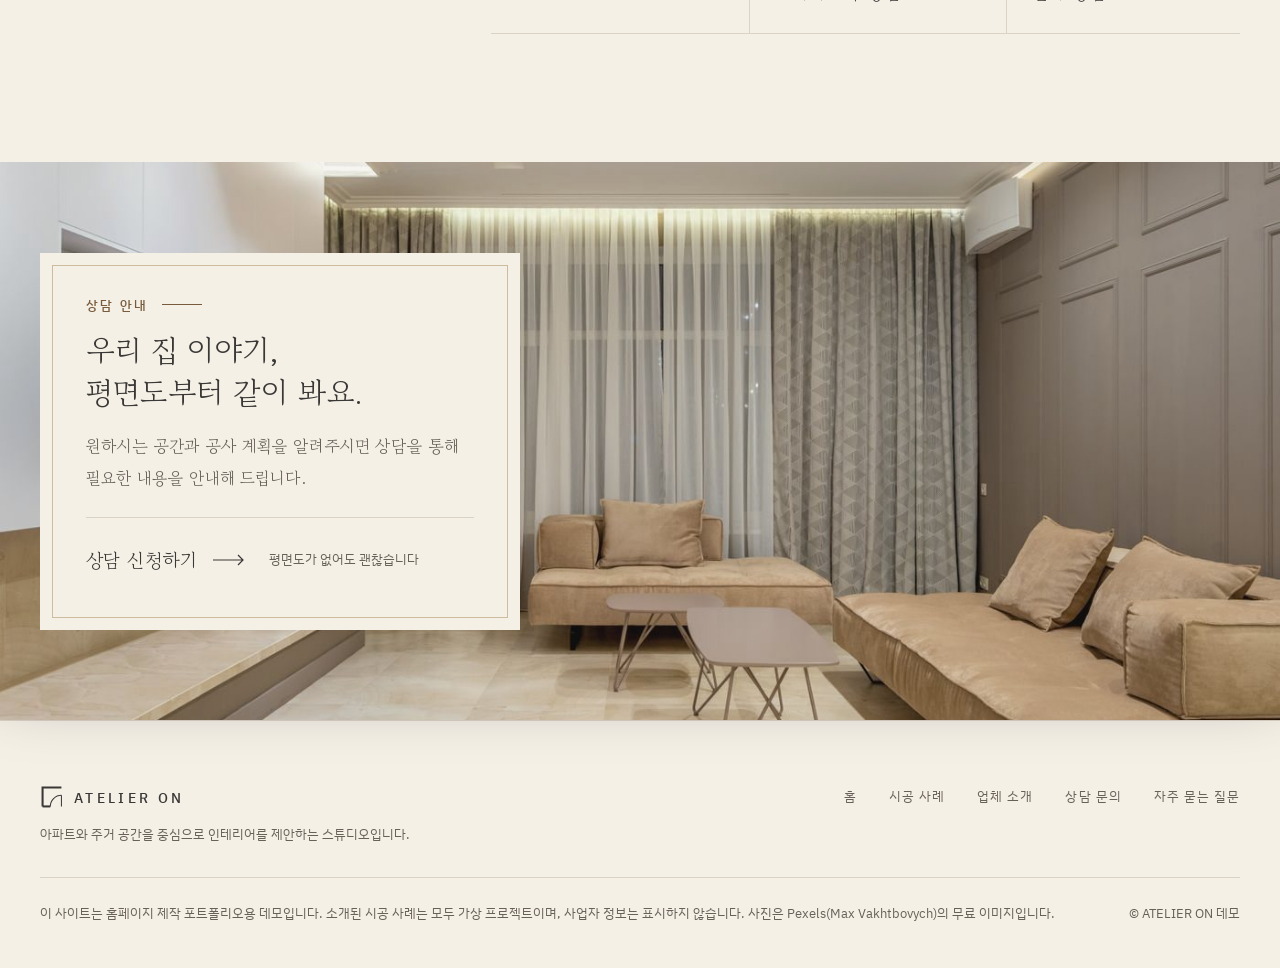
==== commit 20cfaa12: "Revert "Home: numbered section marks (01 사례 … 05 질문) with full-width rule" This reverts commit 1d8fc" ====
--- a/atelier-on/index.html
+++ b/atelier-on/index.html
@@ -36,7 +36,6 @@
 
   <section class="hscroll" aria-labelledby="work-title">
     <div class="hs-sticky">
-      <div class="wrap"><p class="sec-mark"><span>01</span>사례</p></div>
       <div class="wrap row-head">
         <div><h2 class="sec-title" id="work-title">시공 사례</h2><p class="list-note">소개된 사례는 모두 가상 프로젝트입니다.</p></div>
         <a class="link" href="projects.html">전체 시공 사례 보기</a>
@@ -49,7 +48,6 @@
   <div class="stack">
   <section class="section stack-under" aria-labelledby="service-title">
     <div class="wrap">
-      <p class="sec-mark"><span>02</span>공간</p>
       <div class="svc-head">
         <div>
           <h2 class="sec-title" id="service-title">우리 집에 필요한 인테리어</h2>
@@ -65,7 +63,6 @@
   <div class="dark-zone stack-under">
   <section class="promise" aria-label="아틀리에 온의 약속">
     <div class="wrap">
-      <p class="sec-mark"><span>03</span>약속</p>
       <span class="promise-rule" aria-hidden="true"></span>
       <p class="promise-line">도면에서 정한 것을,<br>현장까지 그대로.</p>
       <p class="promise-sub">처음 상담에서 함께 본 평면도를 기준으로 설계하고, 공사가 끝날 때까지 같은 기준으로 확인합니다.</p>
@@ -83,7 +80,6 @@
   </section>
 
   <section class="section" aria-labelledby="estimate-title">
-    <div class="wrap"><p class="sec-mark"><span>04</span>견적</p></div>
     <div class="wrap estimate">
       <div class="estimate-side">
         <h2 class="sec-title" id="estimate-title">견적은 항목별로 나눠 드립니다</h2>
@@ -116,8 +112,7 @@
   </div>
 
   <div class="stack-cover">
-  <section class="section has-mark" aria-labelledby="faq-title">
-    <div class="wrap"><p class="sec-mark"><span>05</span>질문</p></div>
+  <section class="section" aria-labelledby="faq-title">
     <div class="wrap faq-split">
       <div class="faq-side">
         <h2 class="sec-title" id="faq-title">자주 묻는 질문</h2>
--- a/atelier-on/styles.css
+++ b/atelier-on/styles.css
@@ -786,6 +786,7 @@
   .trace-label-a{left:10px}.trace-label-b{right:10px}
 }
 .dark-zone .promise + .section{padding-top:clamp(56px, 5vw, 80px)}
+.dark-zone .estimate{padding-top:clamp(48px, 5vw, 72px);border-top:1px solid rgba(211,180,140,.25)}
 
 /* ---------- 자주 묻는 질문: 바로 물어보기 ---------- */
 /* 자주 묻는 질문: 위 굵은 선 하나에 왼쪽 제목과 오른쪽 첫 질문을 맞추고, 바로 물어보기는 질문 목록의 마지막 줄로 */
@@ -880,22 +881,3 @@
 }
 .picker:not(.is-full) .picker-info{border-top:0;padding-top:0}
 .picker:not(.is-full) .picker-body{gap:48px}
-
-/* ---------- 섹션 번호 머리말: 가로 전체 가는 선 + 01 사례 ---------- */
-.sec-mark{display:flex;align-items:baseline;gap:14px;padding-top:16px;margin-bottom:clamp(36px, 4vw, 56px);border-top:1px solid var(--ink);font:500 12.5px/1.4 var(--sans);letter-spacing:.14em;color:var(--stone);text-align:left}
-.sec-mark span{font:400 15px/1 var(--serif);letter-spacing:.04em;color:var(--oak)}
-.dark-zone .sec-mark{border-top-color:rgba(211,180,140,.45);color:#B5A68F}
-.dark-zone .sec-mark span{color:#D3B48C}
-.dark-zone .promise .sec-mark{margin-bottom:clamp(56px, 6vw, 96px)}
-.has-mark .faq-split{border-top:0;padding-top:0}
-.hs-sticky .sec-mark{margin-bottom:clamp(24px, 3vw, 40px)}
-/* 머리말이 생겨서 섹션 위 여백은 조금 줄임 */
-.hscroll + .stack > .stack-under{padding-top:clamp(72px, 7vw, 112px)}
-@media (max-width:768px){ .sec-mark{margin-bottom:28px} }
-.hs-on.hscroll{padding-top:clamp(24px, 3vw, 40px)}
-.hs-on .hs-sticky{align-content:start}
-/* 머리말이 생긴 만큼 고정 구간 안의 사진 높이를 줄여 진행 막대까지 한 화면에 */
-.hs-on .hs-card .ph{height:min(38vh, 420px)}
-.hs-on .row-head{margin-bottom:0}
-.hs-on .hs-sticky .sec-mark{margin-bottom:clamp(16px, 2.4vh, 28px)}
-@media (max-height:820px){ .hs-on .hs-card .ph{height:30vh} .hs-on .hs-sticky .sec-mark{padding-top:10px;margin-bottom:8px} }
